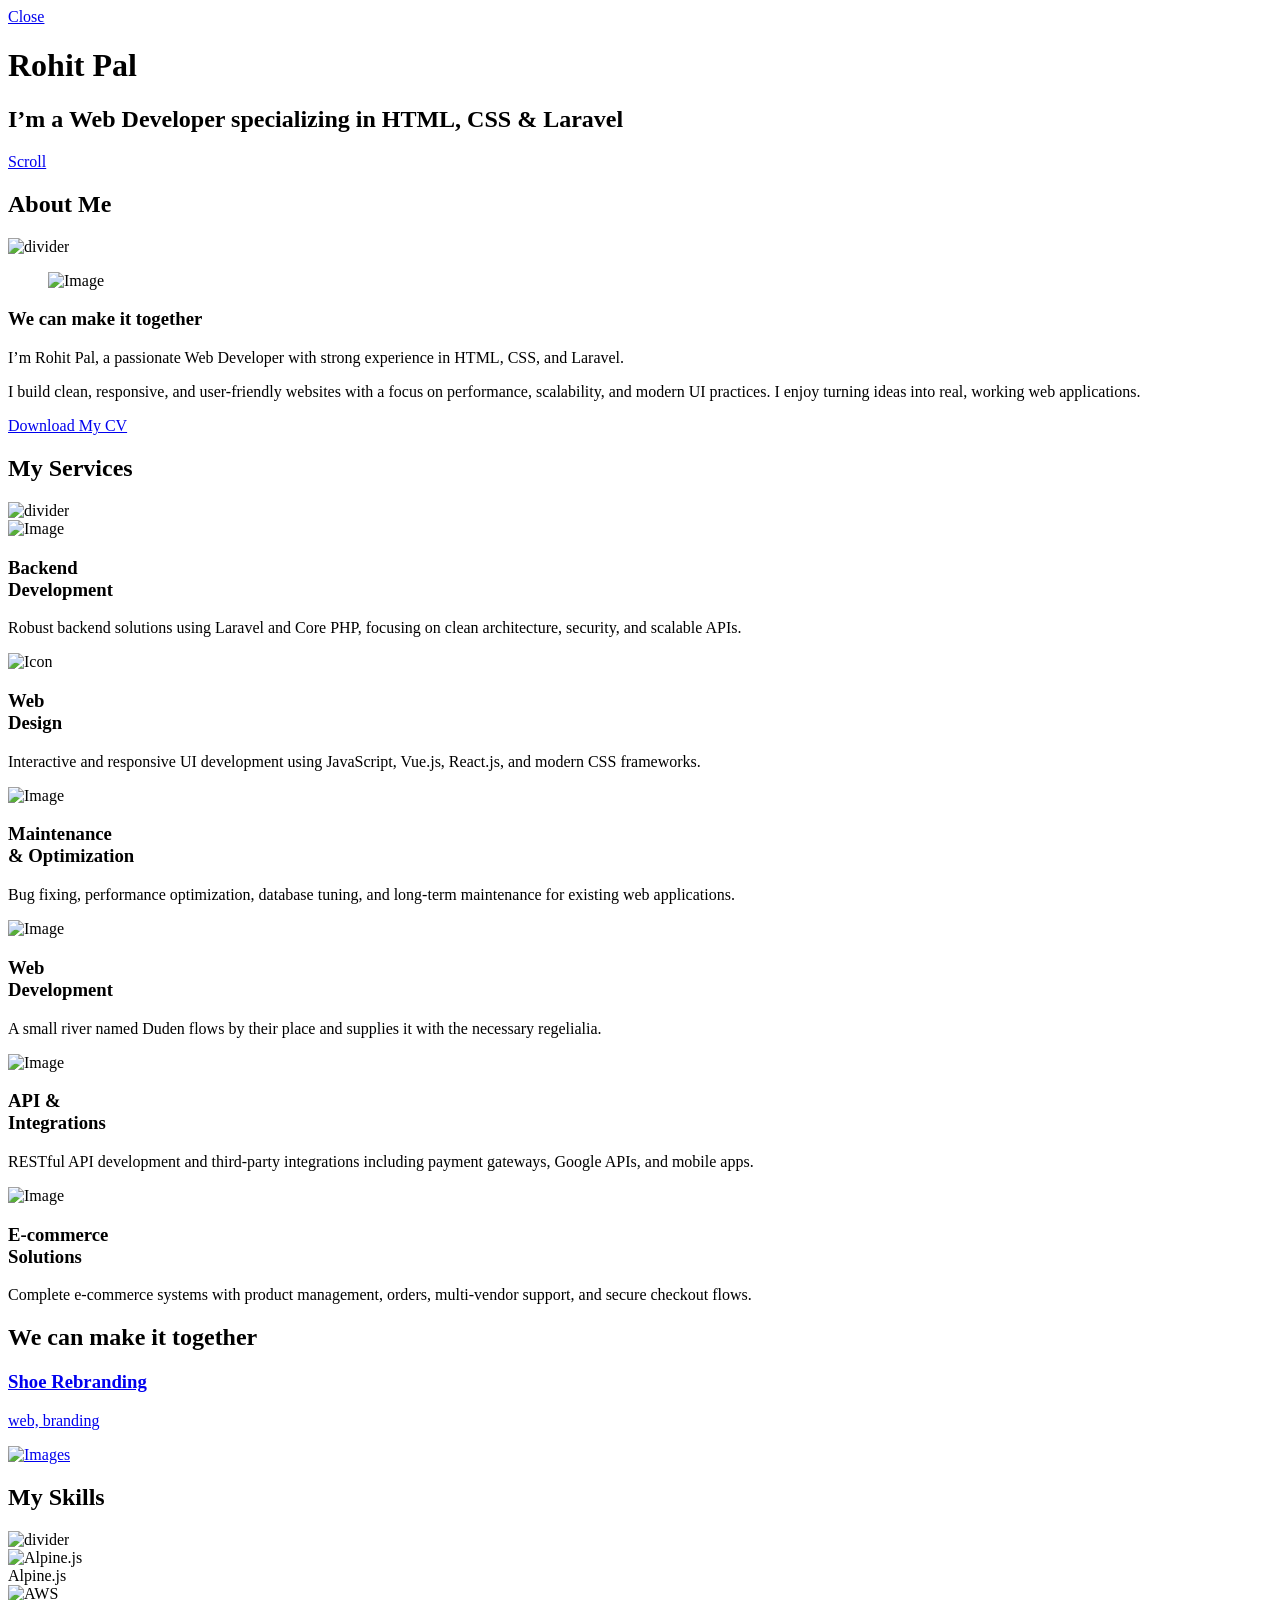
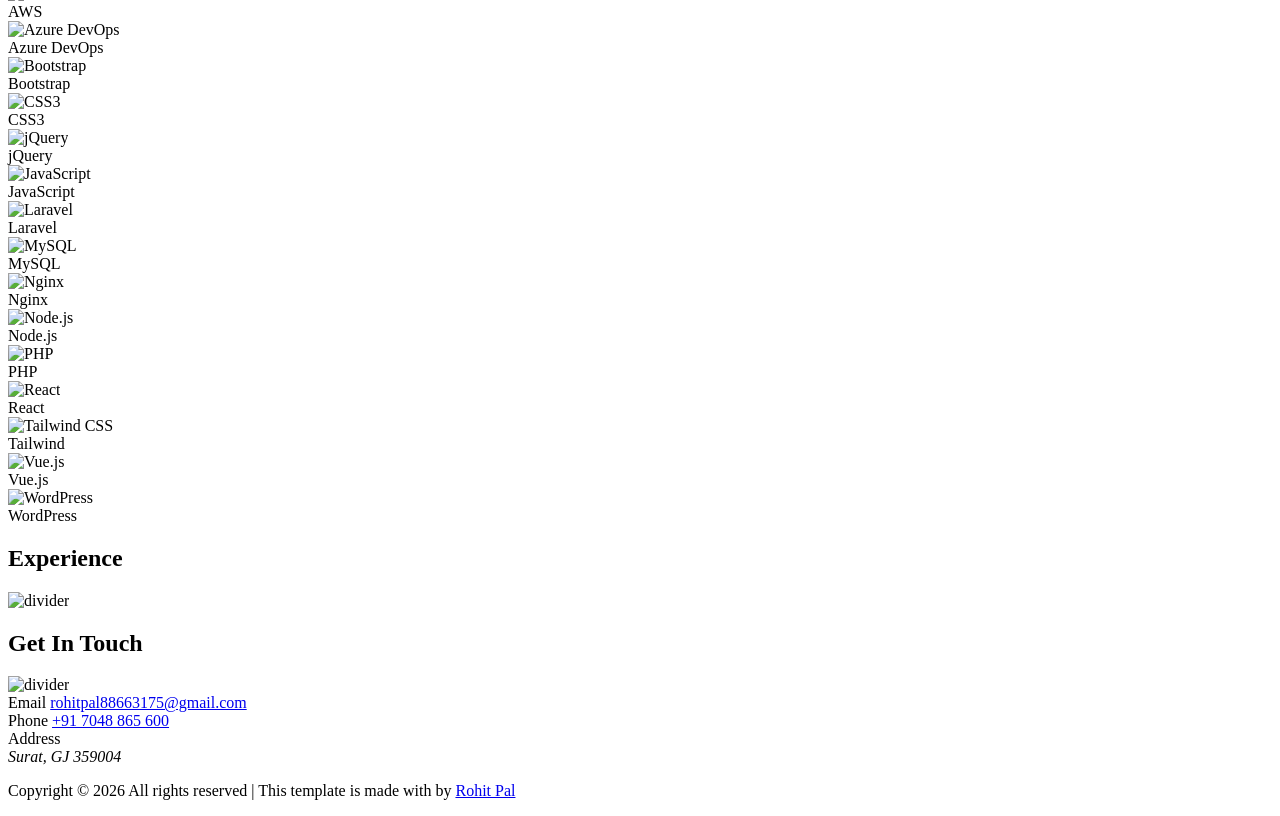
==== index.html @ 23f252c6 "Add files via upload" ====
<!doctype html>
<html lang="en">

<head>
  <title>Rohit Pal &mdash; a resume</title>
  <meta charset="utf-8">
  <meta name="viewport" content="width=device-width, initial-scale=1, shrink-to-fit=no">

  <meta name="description" content="">
  <meta name="keywords" content="html, css, javascript, jquery">
  <meta name="author" content="">

  <link rel="stylesheet" href="css/vendor/icomoon/style.css">
  <link rel="stylesheet" href="css/vendor/owl.carousel.min.css">
  <link rel="stylesheet" href="css/vendor/animate.min.css">
  <link rel="stylesheet" href="css/vendor/aos.css">
  <link rel="stylesheet" href="css/vendor/bootstrap.min.css">
  <link rel="stylesheet" href="css/vendor/jquery.fancybox.min.css">


  <!-- Theme Style -->
  <link rel="stylesheet" href="css/style.css">

</head>

<body data-spy="scroll" data-target=".site-nav-target" data-offset="200">

  <nav class="unslate_co--site-mobile-menu">
    <div class="close-wrap d-flex">
      <a href="#" class="d-flex ml-auto js-menu-toggle">
        <span class="close-label">Close</span>
        <div class="close-times">
          <span class="bar1"></span>
          <span class="bar2"></span>
        </div>
      </a>
    </div>
    <div class="site-mobile-inner"></div>
  </nav>


  <div class="unslate_co--site-wrap">

    <div class="unslate_co--site-inner">

      <div class="lines-wrap">
        <div class="lines-inner">
          <div class="lines"></div>
        </div>
      </div>
      <!-- END lines -->


      <!-- END nav -->

      <div class="cover-v1 jarallax" style="background-image: url('images/hero.png');" id="home-section">
        <div class="container">
          <div class="row align-items-center">

            <div class="col-md-7 mx-auto text-center">
              <h1 class="heading gsap-reveal-hero">Rohit Pal</h1>
              <h2 class="subheading gsap-reveal-hero">
                I’m a Web Developer specializing in HTML, CSS & Laravel
              </h2>
            </div>

          </div>
        </div>


        <a href="#portfolio-section" class="mouse-wrap smoothscroll">
          <span class="mouse">
            <span class="scroll"></span>
          </span>
          <span class="mouse-label">Scroll</span>
        </a>

      </div>
      <!-- END .cover-v1 -->




      <!-- About Me Section -->
      <div class="unslate_co--section" id="about-section">
        <div class="container">
          <div class="section-heading-wrap text-center mb-5">
            <h2 class="heading-h2 text-center divider"><span class="gsap-reveal">About Me</span></h2>
            <span class="gsap-reveal">
              <img src="images/divider.png" alt="divider" width="76">
            </span>
          </div>
          <div class="row mt-5 justify-content-between">
            <div class="col-lg-7 mb-5 mb-lg-0">
              <figure class="dotted-bg gsap-reveal-img ">
                <img src="images/about_me_pic2.jpg" alt="Image" class="img-fluid">
              </figure>
            </div>
            <div class="col-lg-4 pr-lg-5">
              <h3 class="mb-4 heading-h3"><span class="gsap-reveal">We can make it together</span></h3>
              <p class="lead gsap-reveal">
                I’m Rohit Pal, a passionate Web Developer with strong experience in HTML, CSS, and Laravel.
              </p>
              <p class="mb-4 gsap-reveal">
                I build clean, responsive, and user-friendly websites with a focus on performance,
                scalability, and modern UI practices. I enjoy turning ideas into real, working web
                applications.
              </p>
              <p class="gsap-reveal">
                <a href="pdf/Rohit_Laravel_Developer_Resume.pdf" target="_blank"
                  download="Rohit_Laravel_Developer_Resume.pdf" class="btn btn-outline-pill btn-custom-light">
                  Download My CV
                </a>
              </p>
            </div>
          </div>
        </div>
      </div>

      <!-- Service Section -->
      <div class="unslate_co--section" id="services-section">
        <div class="container">

          <div class="section-heading-wrap text-center mb-5">
            <h2 class="heading-h2 text-center divider"><span class="gsap-reveal">My Services</span></h2>
            <span class="gsap-reveal"><img src="images/divider.png" alt="divider" width="76"></span>
          </div>

          <div class="row gutter-v3">
            <div class="col-md-6 col-lg-4 mb-4">
              <div class="feature-v1" data-aos="fade-up" data-aos-delay="0">
                <div class="wrap-icon mb-3">
                  <img src="images/svg/001-options.svg" alt="Image" width="45">
                </div>
                <h3>Backend <br> Development</h3>
                <p>
                  Robust backend solutions using Laravel and Core PHP, focusing on clean architecture, security, and
                  scalable APIs.
                </p>
              </div>
            </div>
            <div class="col-md-6 col-lg-4 mb-4">
              <div class="feature-v1" data-aos="fade-up" data-aos-delay="100">
                <div class="wrap-icon mb-3">
                  <img src="images/svg/002-chat.svg" alt="Icon" width="45">
                </div>
                <h3>Web <br> Design</h3>
                <p>Interactive and responsive UI development using JavaScript, Vue.js, React.js, and modern CSS
                  frameworks.</p>
              </div>
            </div>
            <div class="col-md-6 col-lg-4 mb-4">
              <div class="feature-v1" data-aos="fade-up" data-aos-delay="200">
                <div class="wrap-icon mb-3">
                  <img src="images/svg/003-contact-book.svg" alt="Image" class="img-fluid" width="45">
                </div>
                <h3>Maintenance <br> & Optimization</h3>
                <p>
                  Bug fixing, performance optimization, database tuning, and long-term maintenance for existing web
                  applications.
                </p>
              </div>
            </div>

            <div class="col-md-6 col-lg-4 mb-4">
              <div class="feature-v1" data-aos="fade-up" data-aos-delay="0">
                <div class="wrap-icon mb-3">
                  <img src="images/svg/004-percentage.svg" alt="Image" width="45">
                </div>
                <h3>Web <br> Development</h3>
                <p>A small river named Duden flows by their place and supplies it with the necessary regelialia. </p>
              </div>
            </div>
            <div class="col-md-6 col-lg-4 mb-4">
              <div class="feature-v1" data-aos="fade-up" data-aos-delay="100">
                <div class="wrap-icon mb-3">
                  <img src="images/svg/006-goal.svg" alt="Image" width="45">
                </div>
                <h3>API & <br> Integrations</h3>
                <p>
                  RESTful API development and third-party integrations including payment gateways, Google APIs, and
                  mobile apps.
                </p>
              </div>
            </div>
            <div class="col-md-6 col-lg-4 mb-4">
              <div class="feature-v1" data-aos="fade-up" data-aos-delay="200">
                <div class="wrap-icon mb-3">
                  <img src="images/svg/005-line-chart.svg" alt="Image" width="45">
                </div>
                <h3>E-commerce <br> Solutions</h3>
                <p>
                  Complete e-commerce systems with product management, orders, multi-vendor support, and secure checkout
                  flows.
                </p>
              </div>
            </div>

          </div>
        </div>
      </div>

      <!-- Portfolio Section -->
      <div class="unslate_co--section" id="portfolio-section">
        <div class="container">
          <div class="portfolio-wrapper">
            <div class="d-flex align-items-center mb-4 gsap-reveal gsap-reveal-filter">
              <h2 class="mr-auto heading-h2"><span class="gsap-reveal">We can make it together</span></h2>
            </div>
            <div id="posts" class="row gutter-isotope-item">
              <div class="item web branding col-sm-6 col-md-6 col-lg-4 isotope-mb-2">
                <a href="portfolio-single-1.html" class="portfolio-item ajax-load-page isotope-item gsap-reveal-img"
                  data-id="1">
                  <div class="overlay">
                    <span class="wrap-icon icon-link2"></span>
                    <div class="portfolio-item-content">
                      <h3>Shoe Rebranding</h3>
                      <p>web, branding</p>
                    </div>
                  </div>
                  <img src="images/work_1_md.jpg" class="lazyload  img-fluid" alt="Images" />
                </a>
              </div>
            </div>
          </div>
        </div>
      </div>

      <!-- Skills Section-->
      <div class="unslate_co--section section-counter" id="skills-section">
        <div class="container">
          <div class="section-heading-wrap text-center mb-5">
            <h2 class="heading-h2 text-center divider"><span class="gsap-reveal">My Skills</span></h2>
            <span class="gsap-reveal"><img src="images/divider.png" alt="divider" width="76"></span>
          </div>

          <div class="owl-carousel logo-slider">
            <div class="logo-v1 gsap-reveal text-center">
              <div class="logo-box">
                <img src="images/skill/alpine_long.svg" alt="Alpine.js" class="img-fluid">
              </div>
              <span class="skill-name">Alpine.js</span>
            </div>

            <div class="logo-v1 gsap-reveal text-center">
              <div class="logo-box">
                <img src="images/skill/aws-color.png" alt="AWS" class="img-fluid">
              </div>
              <span class="skill-name">AWS</span>
            </div>

            <div class="logo-v1 gsap-reveal text-center">
              <div class="logo-box">
                <img src="images/skill/azure-devops-svgrepo-com.svg" alt="Azure DevOps" class="img-fluid">
              </div>
              <span class="skill-name">Azure DevOps</span>
            </div>

            <div class="logo-v1 gsap-reveal text-center">
              <div class="logo-box">
                <img src="images/skill/bootstrap-svgrepo-com.svg" alt="Bootstrap" class="img-fluid">
              </div>
              <span class="skill-name">Bootstrap</span>
            </div>

            <div class="logo-v1 gsap-reveal text-center">
              <div class="logo-box">
                <img src="images/skill/css-3-svgrepo-com.svg" alt="CSS3" class="img-fluid">
              </div>
              <span class="skill-name">CSS3</span>
            </div>

            <div class="logo-v1 gsap-reveal text-center">
              <div class="logo-box">
                <img src="images/skill/jQuery.png" alt="jQuery" class="img-fluid">
              </div>
              <span class="skill-name">jQuery</span>
            </div>

            <div class="logo-v1 gsap-reveal text-center">
              <div class="logo-box">
                <img src="images/skill/js-svgrepo-com.svg" alt="JavaScript" class="img-fluid">
              </div>
              <span class="skill-name">JavaScript</span>
            </div>

            <div class="logo-v1 gsap-reveal text-center">
              <div class="logo-box">
                <img src="images/skill/laravel-svgrepo-com.svg" alt="Laravel" class="img-fluid">
              </div>
              <span class="skill-name">Laravel</span>
            </div>

            <div class="logo-v1 gsap-reveal text-center">
              <div class="logo-box">
                <img src="images/skill/mysql-logo.svg" alt="MySQL" class="img-fluid">
              </div>
              <span class="skill-name">MySQL</span>
            </div>

            <div class="logo-v1 gsap-reveal text-center">
              <div class="logo-box">
                <img src="images/skill/nginx-logo-svgrepo-com.svg" alt="Nginx" class="img-fluid">
              </div>
              <span class="skill-name">Nginx</span>
            </div>

            <div class="logo-v1 gsap-reveal text-center">
              <div class="logo-box">
                <img src="images/skill/node-svgrepo-com.svg" alt="Node.js" class="img-fluid">
              </div>
              <span class="skill-name">Node.js</span>
            </div>

            <div class="logo-v1 gsap-reveal text-center">
              <div class="logo-box">
                <img src="images/skill/php2-svgrepo-com.svg" alt="PHP" class="img-fluid">
              </div>
              <span class="skill-name">PHP</span>
            </div>

            <div class="logo-v1 gsap-reveal text-center">
              <div class="logo-box">
                <img src="images/skill/react-svgrepo-com.svg" alt="React" class="img-fluid">
              </div>
              <span class="skill-name">React</span>
            </div>

            <div class="logo-v1 gsap-reveal text-center">
              <div class="logo-box">
                <img src="images/skill/tailwind-svgrepo-com.svg" alt="Tailwind CSS" class="img-fluid">
              </div>
              <span class="skill-name">Tailwind</span>
            </div>

            <div class="logo-v1 gsap-reveal text-center">
              <div class="logo-box">
                <img src="images/skill/vue-svgrepo-com.svg" alt="Vue.js" class="img-fluid">
              </div>
              <span class="skill-name">Vue.js</span>
            </div>

            <div class="logo-v1 gsap-reveal text-center">
              <div class="logo-box">
                <img src="images/skill/wordpress-svgrepo-com.svg" alt="WordPress" class="img-fluid">
              </div>
              <span class="skill-name">WordPress</span>
            </div>

          </div>




          <!-- <div class="row pt-5">
            <div class="col-6 col-sm-6 mb-5 mb-lg-0 col-md-6 col-lg-3" data-aos="fade-up" data-aos-delay="0">
              <div class="counter-v1 text-center">
                <span class="number-wrap">
                  <span class="number number-counter" data-number="90">0</span>
                  <span class="append-text">%</span>
                </span>
                <span class="counter-label">WordPress</span>
              </div>
            </div>
            <div class="col-6 col-sm-6 mb-5 mb-lg-0 col-md-6 col-lg-3" data-aos="fade-up" data-aos-delay="100">
              <div class="counter-v1 text-center">
                <span class="number-wrap">
                  <span class="number number-counter" data-number="99">0</span>
                  <span class="append-text">%</span>
                </span>
                <span class="counter-label">HTML/CSS</span>
              </div>
            </div>
            <div class="col-6 col-sm-6 mb-5 mb-lg-0 col-md-6 col-lg-3" data-aos="fade-up" data-aos-delay="200">
              <div class="counter-v1 text-center">
                <span class="number-wrap">
                  <span class="number number-counter" data-number="95">0</span>
                  <span class="append-text">%</span>
                </span>
                <span class="counter-label">jQuery</span>
              </div>
            </div>
            <div class="col-6 col-sm-6 mb-5 mb-lg-0 col-md-6 col-lg-3" data-aos="fade-up" data-aos-delay="300">
              <div class="counter-v1 text-center">
                <span class="number-wrap">
                  <span class="number number-counter" data-number="100">0</span>
                  <span class="append-text">%</span>
                </span>
                <span class="counter-label">Design</span>
              </div>
            </div>
          </div> -->
        </div>
      </div>

      <!-- experience Section-->
      <div class="unslate_co--section section-counter experience-section">
        <div class="container">
          <div class="section-heading-wrap text-center mb-5">
            <h2 class="heading-h2 divider">
              <span class="gsap-reveal">Experience</span>
            </h2>
            <img src="images/divider.png" alt="divider" width="76">
          </div>

          <div class="experience-timeline" id="experience-timeline"></div>
        </div>
      </div>


      <!-- Get In Touch Section-->
      <div class="unslate_co--section" id="contact-section">
        <div class="container">
          <div class="section-heading-wrap text-center mb-5">
            <h2 class="heading-h2 text-center divider"><span class="gsap-reveal">Get In Touch</span></h2>
            <span class="gsap-reveal"><img src="images/divider.png" alt="divider" width="76"></span>
          </div>

          <div class="d-flex justify-content-around">
            <div class="gsap-reveal d-block contact-info-v1">
              <span class="d-block contact-info-label">Email</span>
              <a href="mailto:rohitpal88663175@gmail.com" class="contact-info-val">rohitpal88663175@gmail.com</a>
            </div>
            <div class="gsap-reveal d-block contact-info-v1">
              <span class="d-block contact-info-label">Phone</span>
              <a href="tel:7048865600" class="contact-info-val">+91 7048 865 600</a>
            </div>
            <div class="gsap-reveal d-block contact-info-v1">
              <span class="d-block contact-info-label">Address</span>
              <address class="contact-info-val">Surat, GJ 359004</address>
            </div>
          </div>
          <p class="site-copyright mt-5">

              Copyright &copy;
              <script>
                document.write(new Date().getFullYear());
              </script> All rights reserved | This template is made with <i class="icon-heart"
                aria-hidden="true"></i> by <a href="tel: +91 7048665600" target="_blank">Rohit Pal</a>
             
            </p>
        </div>
      </div>
    </div> <!-- END .unslate_co-site-inner -->
  </div>


  <!-- Loader -->
  <div id="unslate_co--overlayer"></div>
  <div class="site-loader-wrap">
    <div class="site-loader"></div>
  </div>

  <script src="js/scripts-dist.js"></script>
  <script src="js/main.js"></script>
  <script src="js/experince.js"></script>
  <script src="js/project.js"></script>
</body>

</html>
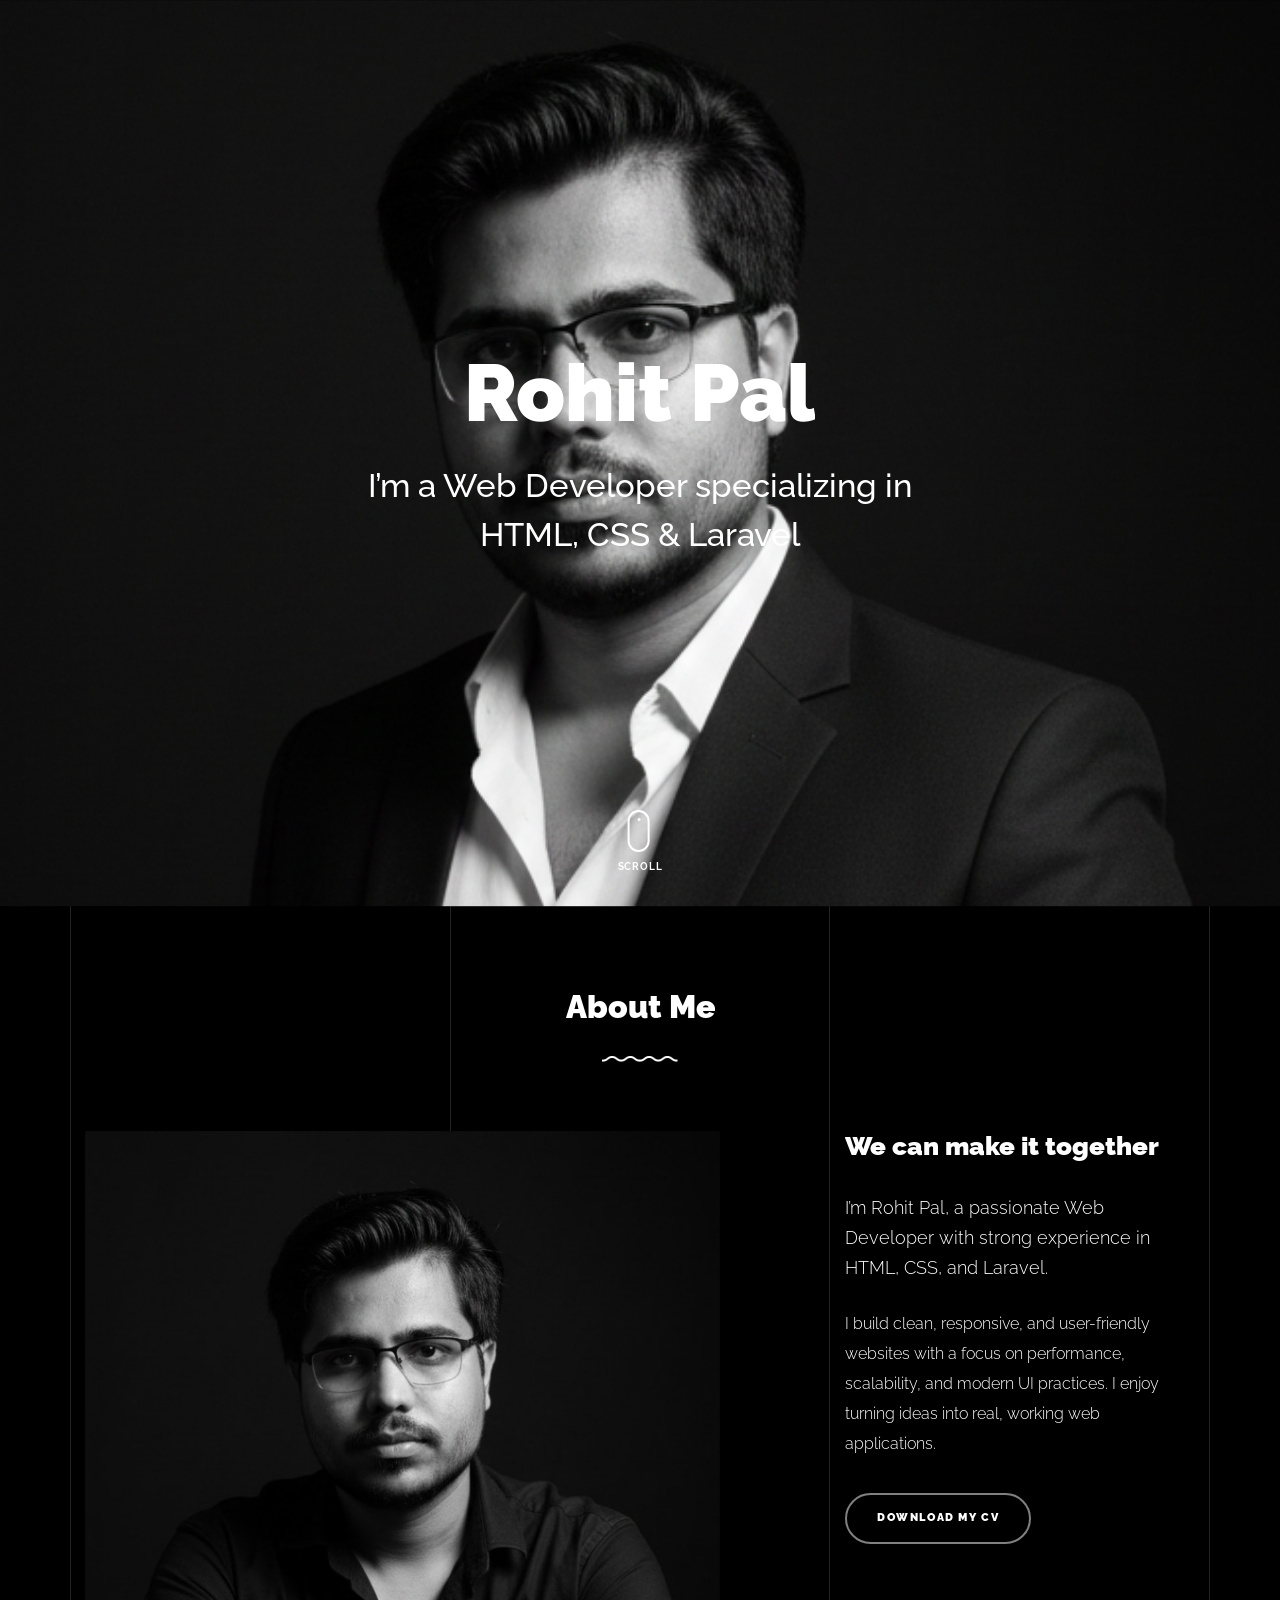
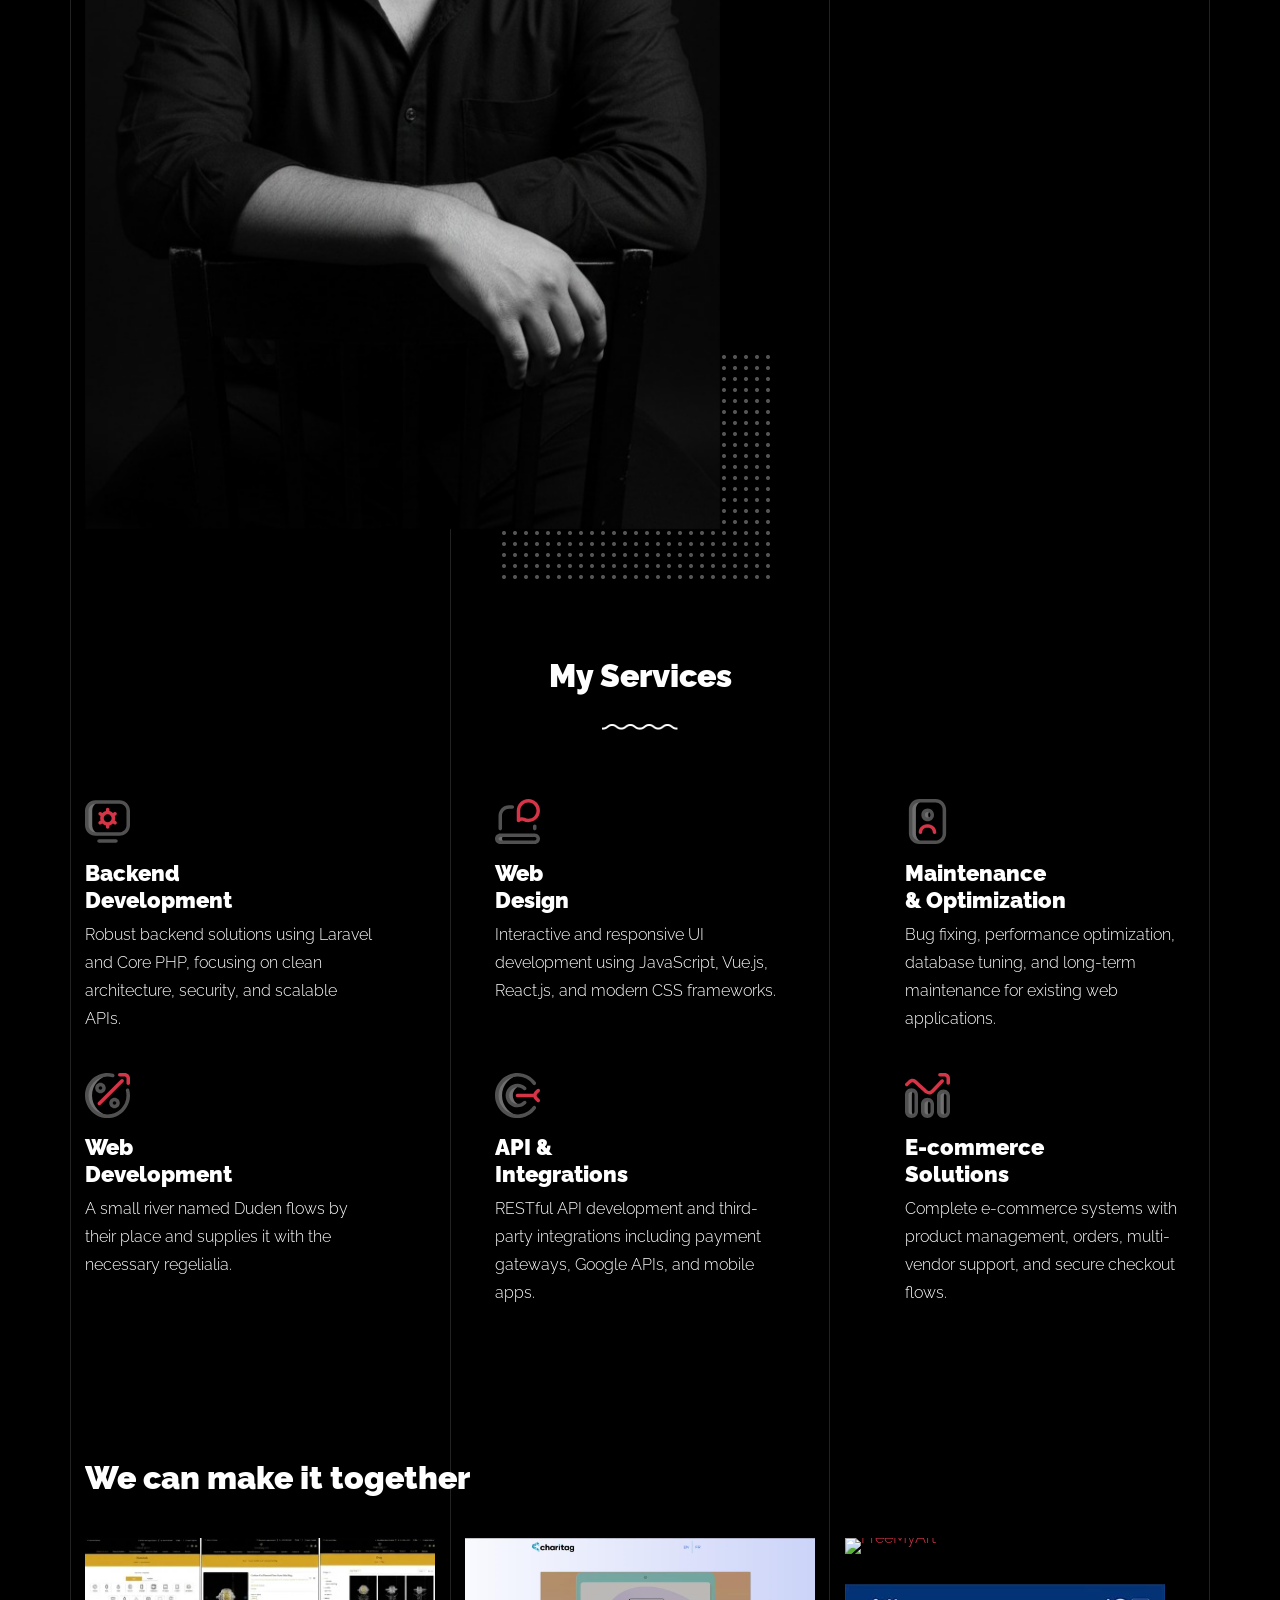
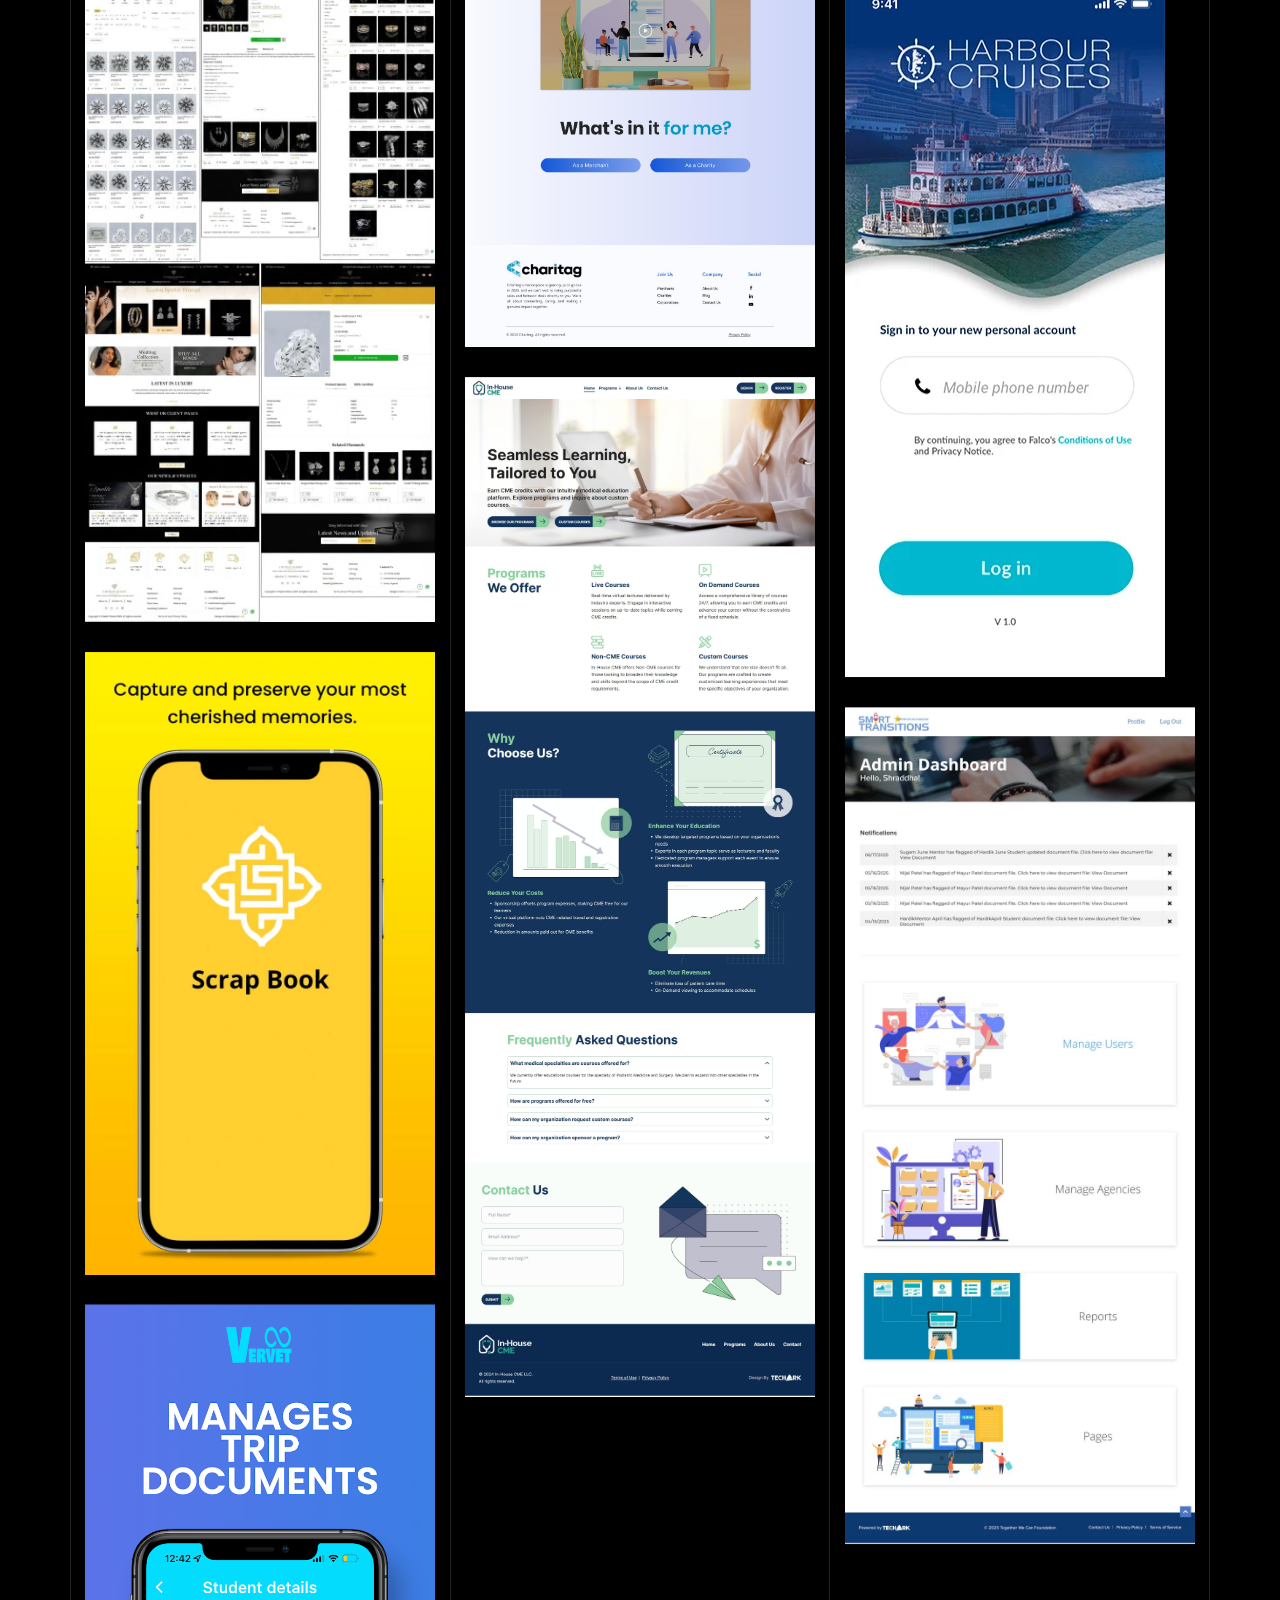
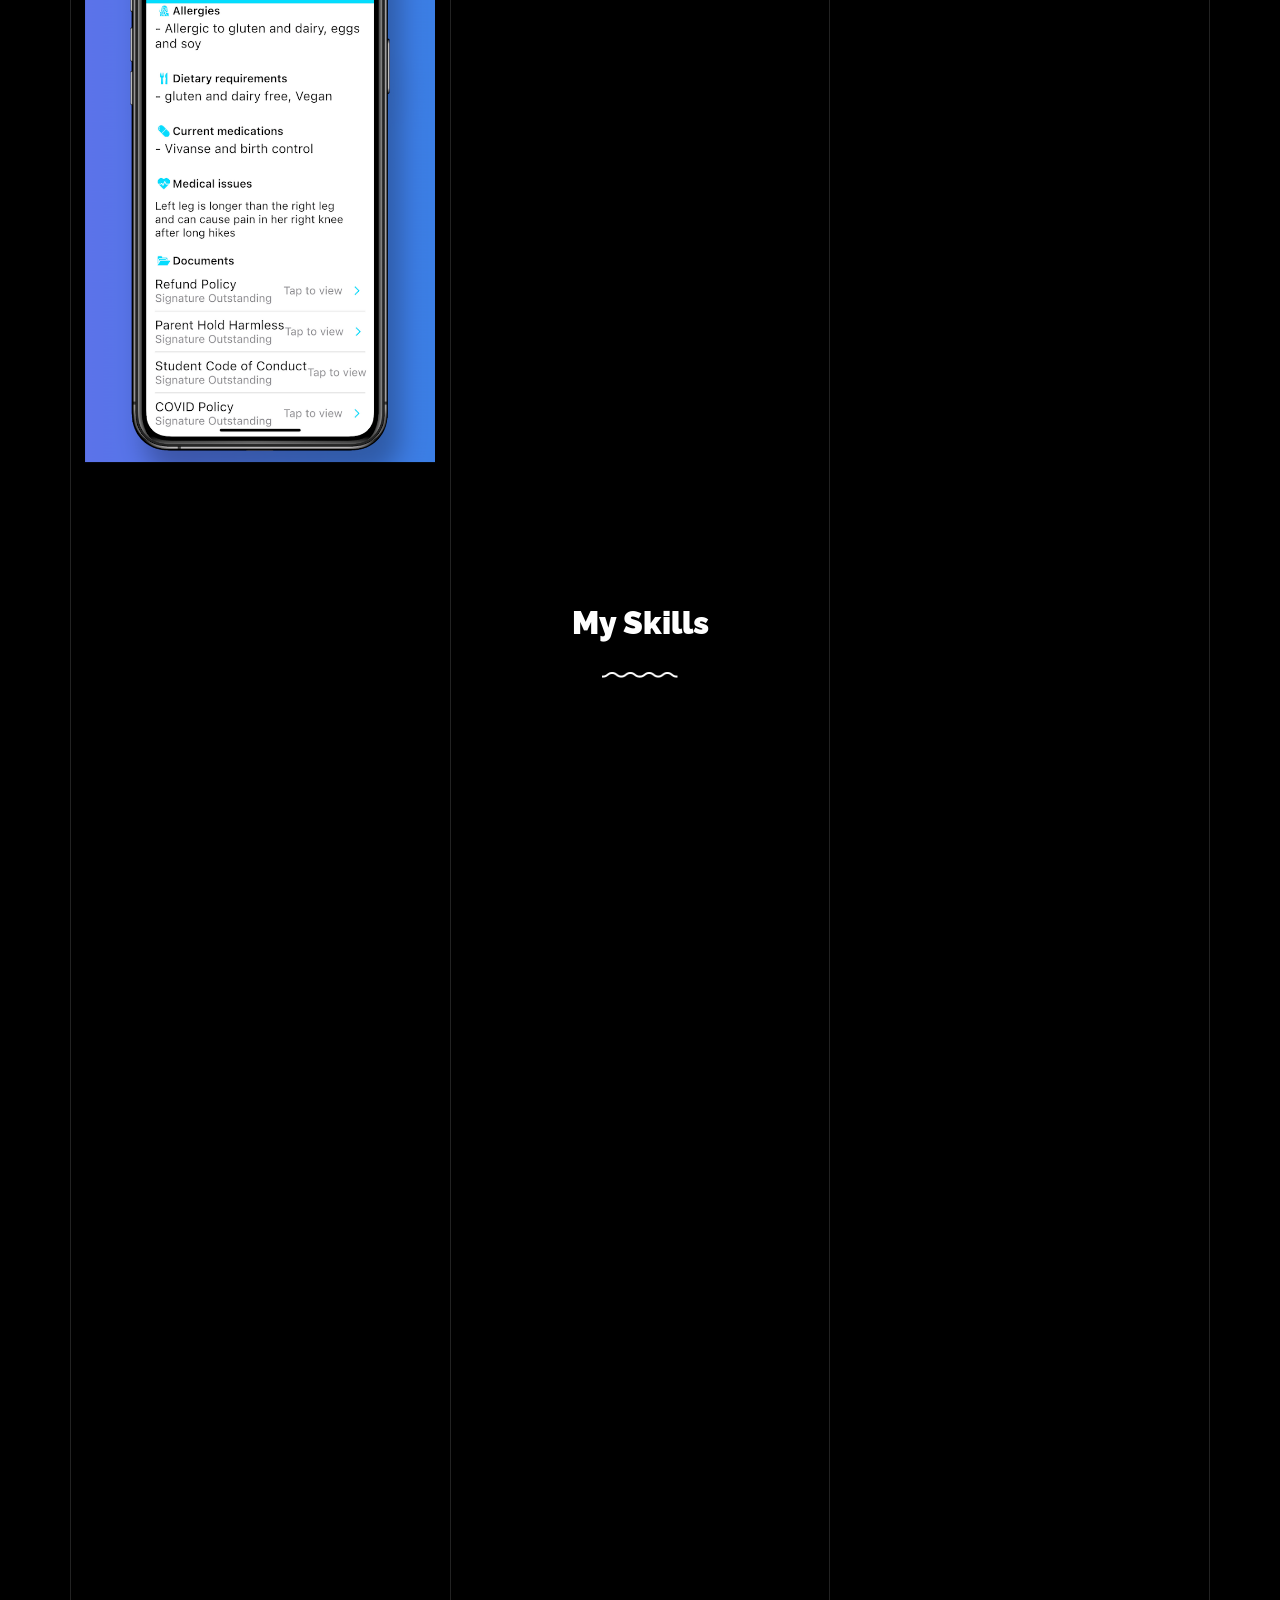
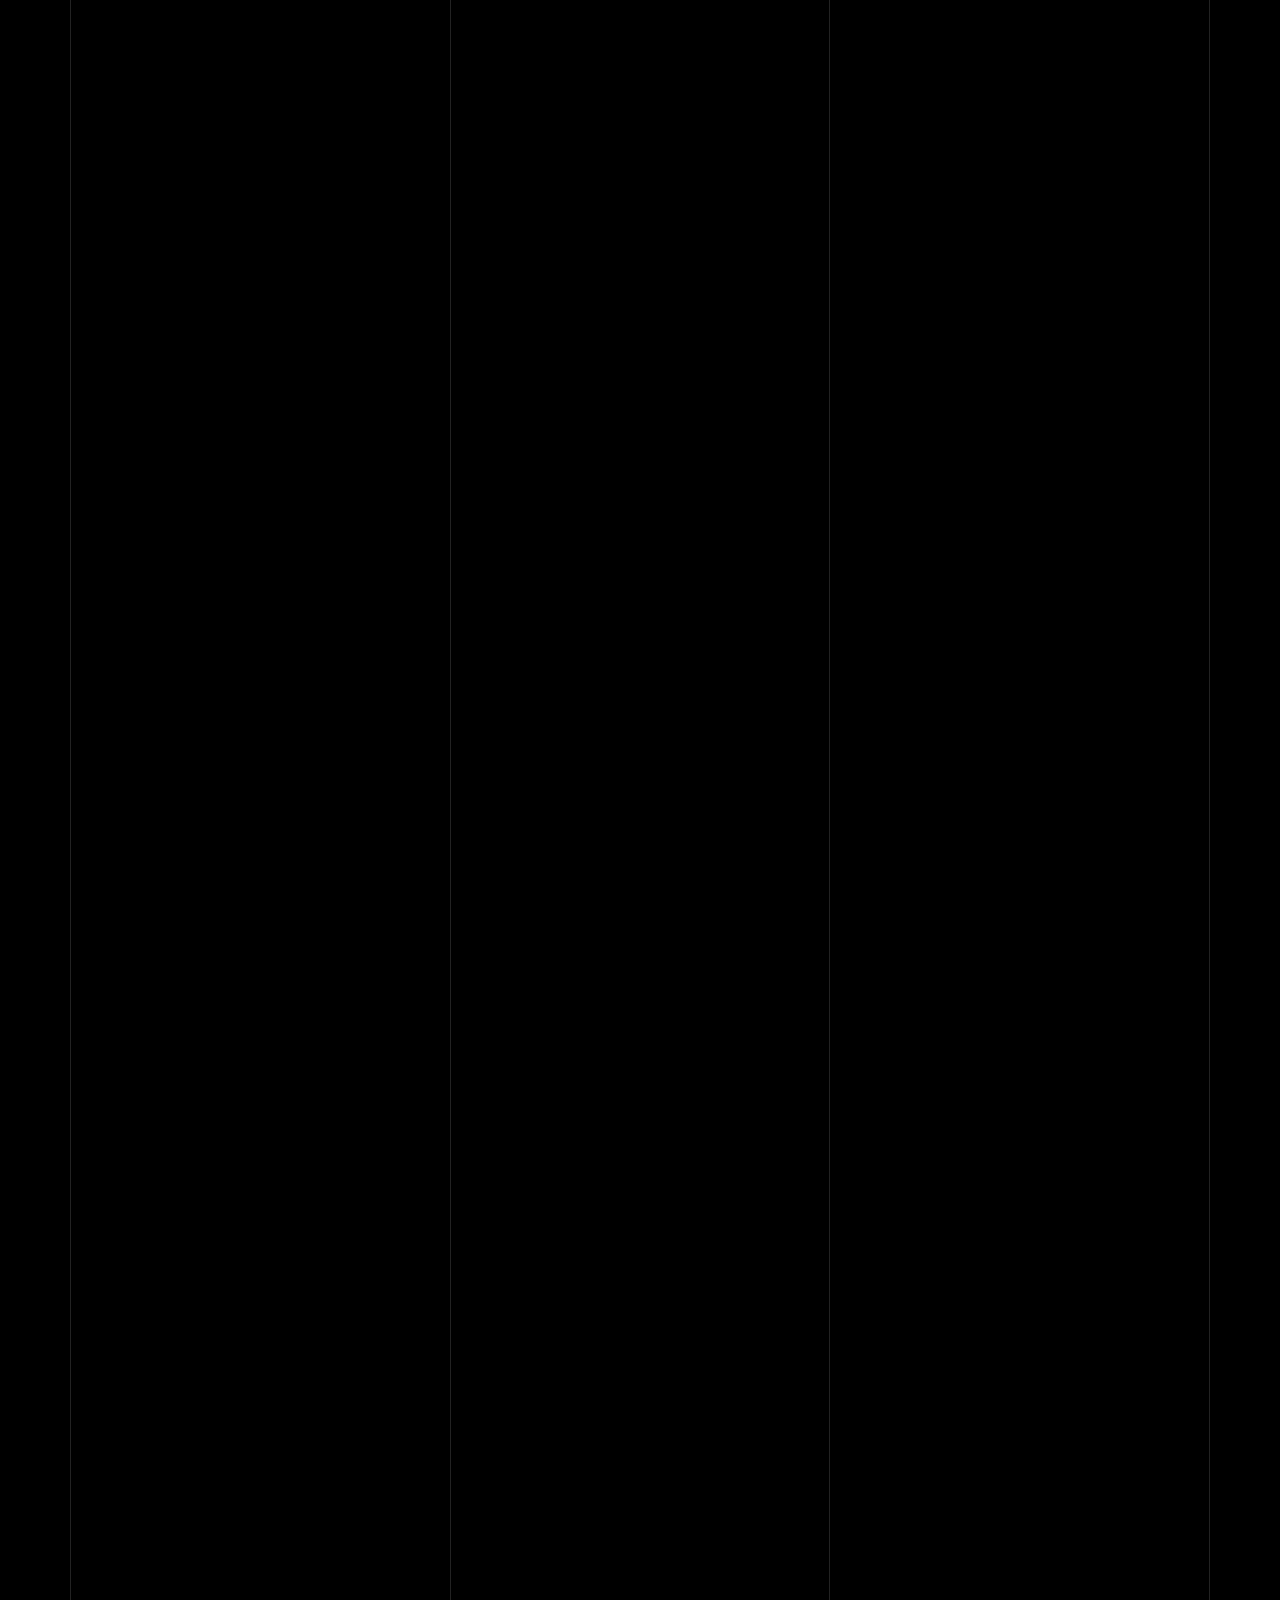
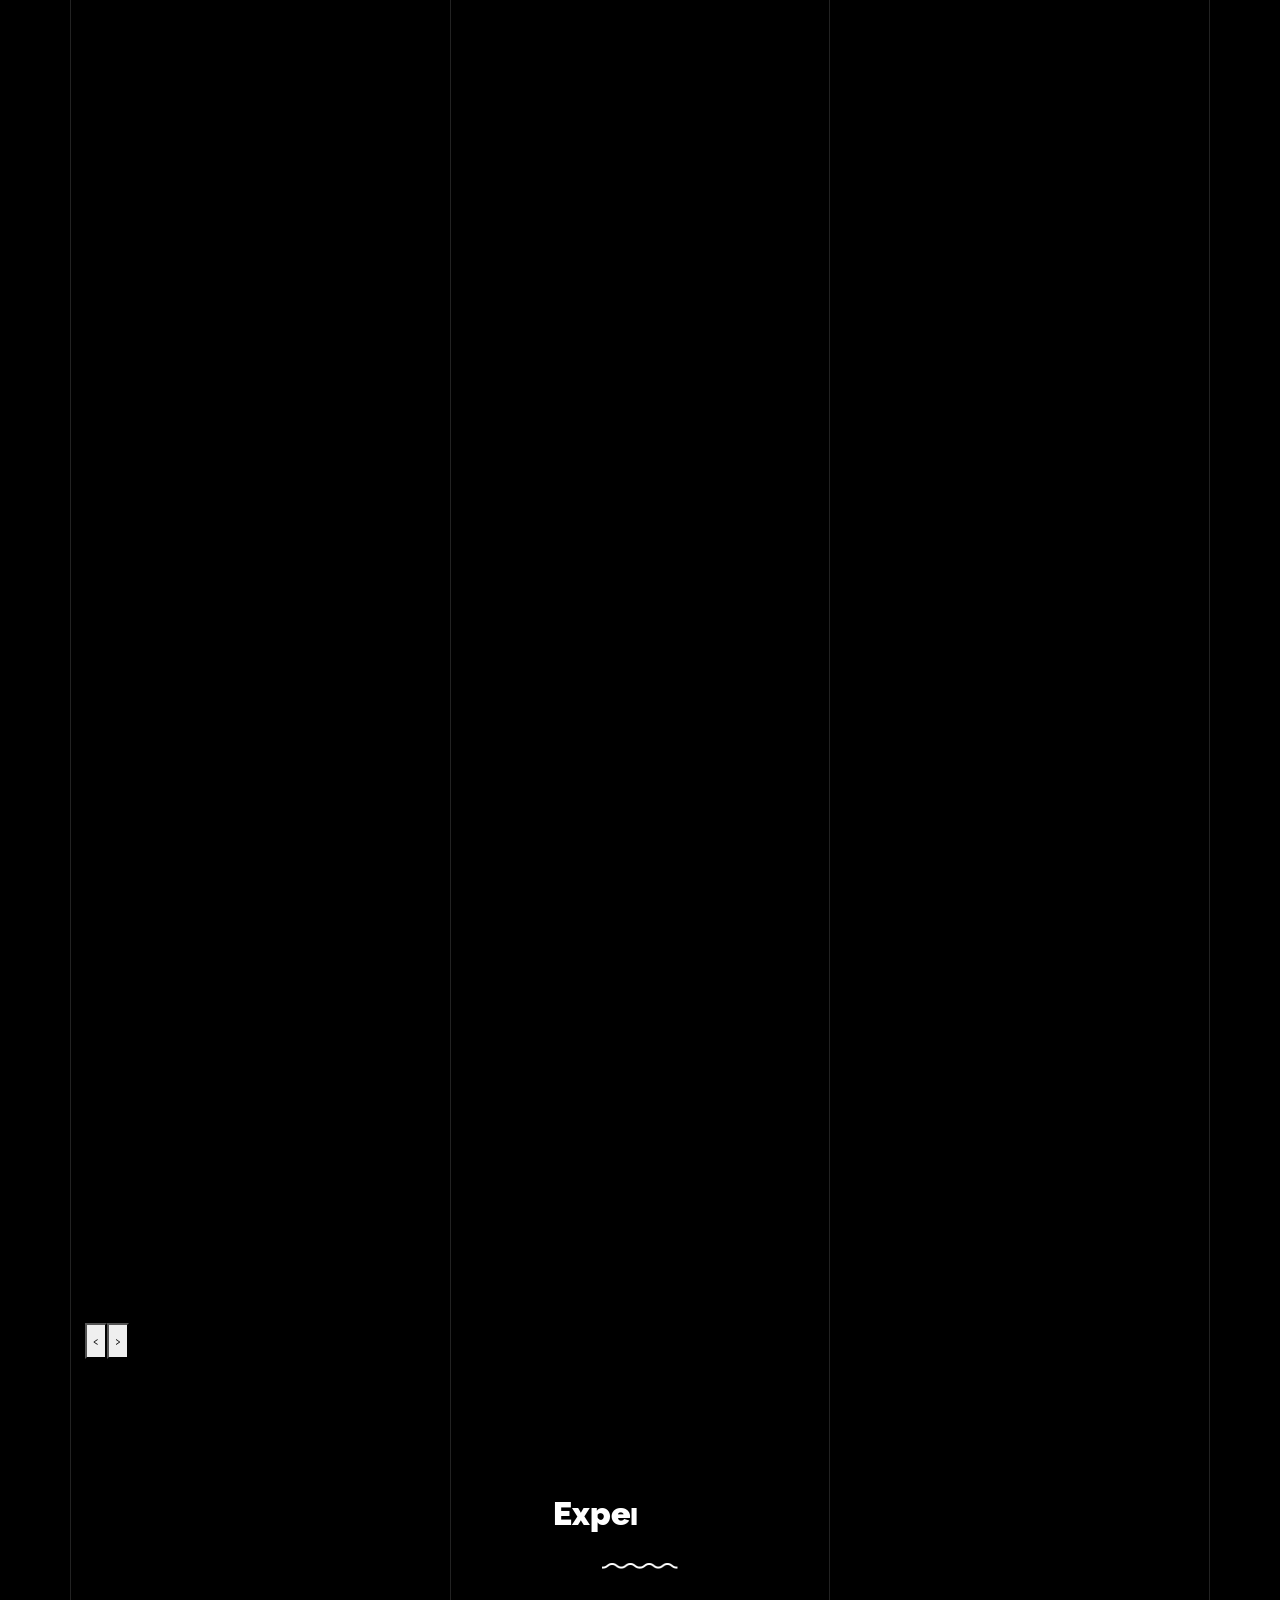
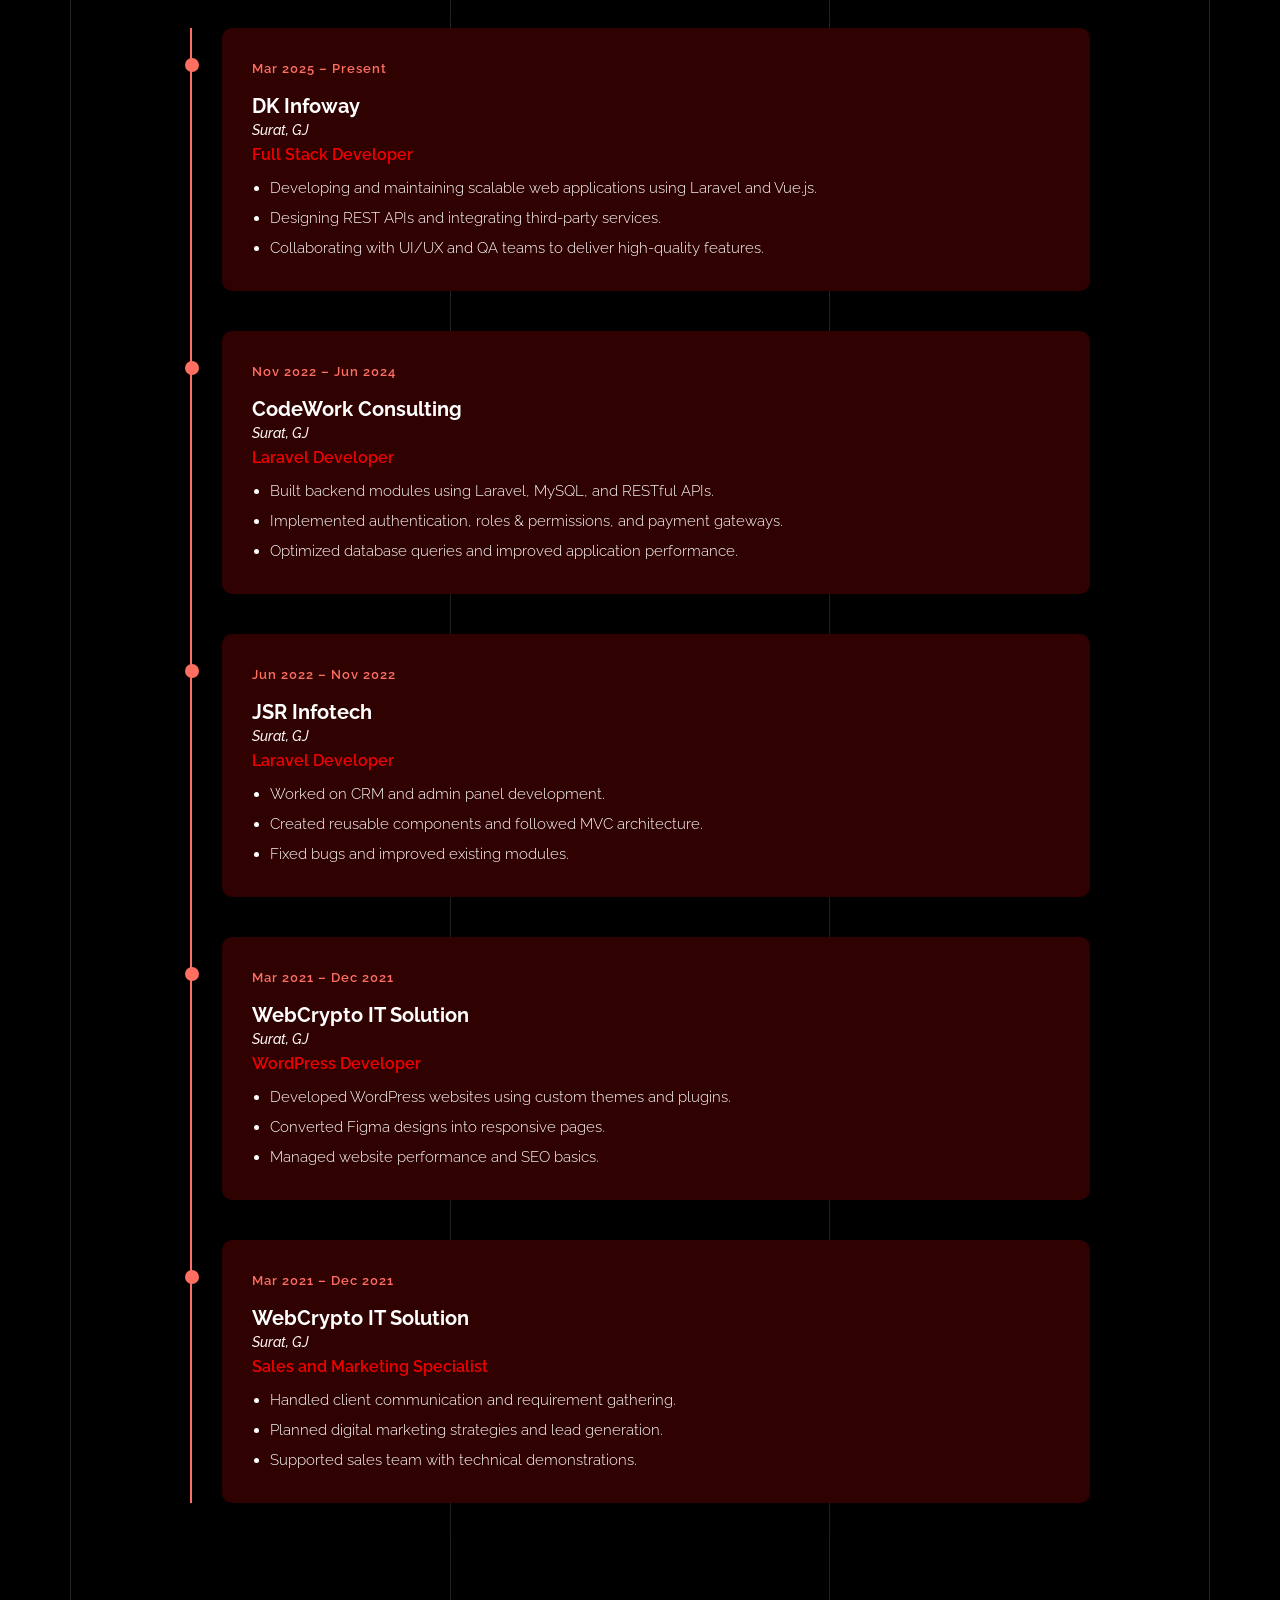
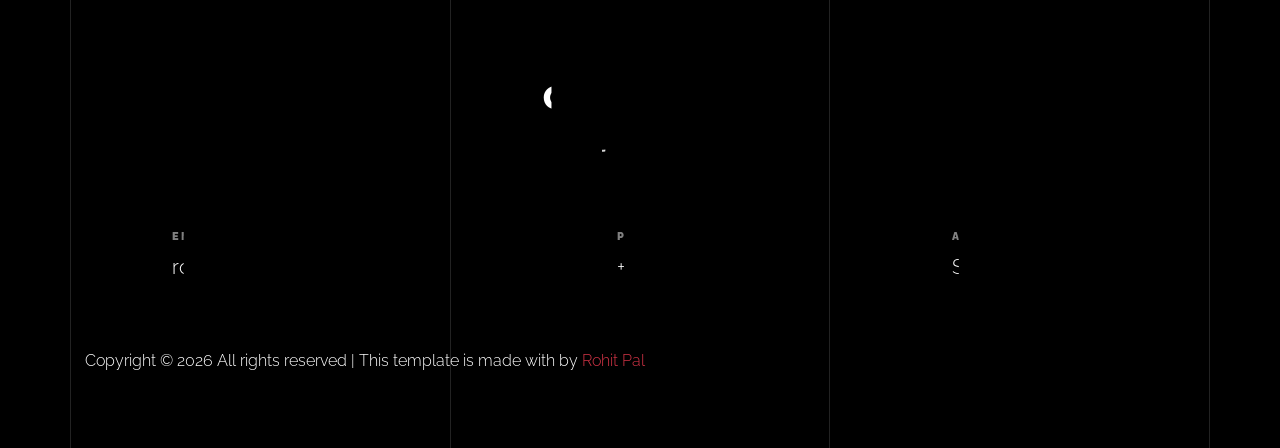
==== commit a82e9926: "SEO" ====
--- a/index.html
+++ b/index.html
@@ -2,24 +2,60 @@
 <html lang="en">
 
 <head>
-  <title>Rohit Pal &mdash; a resume</title>
+  <title>Rohit Pal | Laravel & Web Developer in Surat, India</title>
+
   <meta charset="utf-8">
-  <meta name="viewport" content="width=device-width, initial-scale=1, shrink-to-fit=no">
-
-  <meta name="description" content="">
-  <meta name="keywords" content="html, css, javascript, jquery">
-  <meta name="author" content="">
-
-  <link rel="stylesheet" href="css/vendor/icomoon/style.css">
-  <link rel="stylesheet" href="css/vendor/owl.carousel.min.css">
-  <link rel="stylesheet" href="css/vendor/animate.min.css">
-  <link rel="stylesheet" href="css/vendor/aos.css">
+  <meta name="viewport" content="width=device-width, initial-scale=1">
+
+  <!-- Primary SEO -->
+  <meta name="description" content="Rohit Pal – Web Developer specializing in Laravel, HTML, CSS, PHP, and scalable web solutions. Based in Surat, India.">
+  <meta name="keywords" content="Rohit Pal, Laravel Developer, Web Developer, PHP, HTML, CSS, MySQL, Portfolio">
+  <meta name="robots" content="index, follow">
+  <link rel="canonical" href="https://rp8866.github.io/">
+  <meta name="google-site-verification" content="v9ZMew-O78kBWiGp4dui39aCw30hqHJMmn4X3x0TPx4" />
+
+  <!-- Canonical -->
+  <link rel="canonical" href="https://rp8866.github.io/">
+
+  <!-- Open Graph for social previews -->
+  <meta property="og:title" content="Rohit Pal | Web & Laravel Developer">
+  <meta property="og:description" content="Explore the portfolio of Rohit Pal — a skilled Web Developer from Surat, India, specializing in Laravel, PHP, and responsive web design.">
+  <meta property="og:image" content="https://rp8866.github.io/images/hero.png">
+  <meta property="og:url" content="https://rp8866.github.io/">
+  <meta property="og:type" content="website">
+
+<!-- Twitter Card -->
+<meta name="twitter:card" content="summary_large_image">
+<meta name="twitter:title" content="Rohit Pal | Web & Laravel Developer">
+<meta name="twitter:description" content="Explore the portfolio of Rohit Pal — Web Developer from Surat, India.">
+<meta name="twitter:image" content="https://rp8866.github.io/images/hero.png">
+
+  <!-- Favicon -->
+  <link rel="icon" href="images/favicon.png" type="image/png">
+
+  <!-- CSS -->
   <link rel="stylesheet" href="css/vendor/bootstrap.min.css">
-  <link rel="stylesheet" href="css/vendor/jquery.fancybox.min.css">
-
-
-  <!-- Theme Style -->
   <link rel="stylesheet" href="css/style.css">
+
+
+  <script type="application/ld+json">
+{
+  "@context": "https://schema.org",
+  "@type": "Person",
+  "name": "Rohit Pal",
+  "jobTitle": "Web & Laravel Developer",
+  "url": "https://rp8866.github.io/",
+  "image": "https://rp8866.github.io/images/about_me_pic2.jpg",
+  "email": "mailto:rohitpal88663175@gmail.com",
+  "telephone": "+91-7048865600",
+  "address": {
+    "@type": "PostalAddress",
+    "addressLocality": "Surat",
+    "addressRegion": "GJ",
+    "addressCountry": "IN"
+  }
+}
+</script>
 
 </head>
 
@@ -93,7 +129,7 @@
           <div class="row mt-5 justify-content-between">
             <div class="col-lg-7 mb-5 mb-lg-0">
               <figure class="dotted-bg gsap-reveal-img ">
-                <img src="images/about_me_pic2.jpg" alt="Image" class="img-fluid">
+                <img src="images/about_me_pic2.jpg" class="img-fluid"  alt="Photo of Rohit Pal – Web & Laravel Developer" loading="lazy">
               </figure>
             </div>
             <div class="col-lg-4 pr-lg-5">
--- a/css/style.css
+++ b/css/style.css
@@ -0,0 +1,2237 @@
+@import url("https://fonts.googleapis.com/css?family=Arimo:400|Raleway:300,400,700&display=swap");
+body {
+  font-family: "Raleway", sans-serif;
+  color: #fff;
+  font-size: 16px;
+  line-height: 30px;
+  font-weight: 300;
+  position: relative;
+}
+
+body:before {
+  content: "";
+  position: absolute;
+  left: 0;
+  right: 0;
+  bottom: 0;
+  top: 0;
+  background: rgba(0, 0, 0, 0.5);
+  visibility: hidden;
+  opacity: 0;
+  -webkit-transition: .3s all ease;
+  -o-transition: .3s all ease;
+  transition: .3s all ease;
+  z-index: 8;
+}
+
+body.offcanvas {
+  overflow: hidden;
+}
+
+body.offcanvas:before {
+  visibility: visible;
+  opacity: 1;
+}
+
+body, .unslate_co--site-inner {
+  background: #000;
+}
+
+::-moz-selection {
+  background: #000;
+  color: #fff;
+}
+
+::selection {
+  background: #000;
+  color: #fff;
+}
+
+a {
+  -webkit-transition: .3s all ease;
+  -o-transition: .3s all ease;
+  transition: .3s all ease;
+}
+
+a, a:hover {
+  text-decoration: none !important;
+}
+
+.unslate_co--site-inner {
+  /* margin-bottom: 400px; */
+  position: relative;
+  width: 100%;
+  z-index: 1;
+}
+
+@media (max-width: 991.98px) {
+  .unslate_co--site-inner {
+    margin-bottom: auto !important;
+  }
+}
+
+.unslate_co--footer {
+  position: fixed !important;
+  width: 100%;
+  background-color: #191919;
+  color: #fff;
+  left: 0;
+  right: 0;
+  bottom: 0px;
+  z-index: -1;
+  height: 400px;
+}
+
+@media (max-width: 991.98px) {
+  .unslate_co--footer {
+    height: auto !important;
+    position: relative !important;
+  }
+}
+
+.btn {
+  font-size: 11px;
+  border-radius: 30px;
+  padding-top: 15px;
+  padding-bottom: 15px;
+  padding-left: 30px;
+  padding-right: 30px;
+  letter-spacing: .1rem;
+  text-transform: uppercase;
+  font-weight: 900;
+}
+
+.btn:active, .btn:focus {
+  outline: none;
+  -webkit-box-shadow: none;
+  box-shadow: none;
+}
+
+.btn.btn-outline-pill.btn-custom-light {
+  color: #fff;
+  border: 2px solid rgba(255, 255, 255, 0.5);
+  -webkit-transition: .3s all ease;
+  -o-transition: .3s all ease;
+  transition: .3s all ease;
+}
+
+.btn.btn-outline-pill.btn-custom-light:hover, .btn.btn-outline-pill.btn-custom-light:active, .btn.btn-outline-pill.btn-custom-light:focus {
+  border-color: #fff;
+}
+
+.btn.btn-bg-white--hover:hover {
+  background-color: #fff;
+  color: #000;
+}
+
+#unslate_co--overlayer {
+  width: 100%;
+  height: 100%;
+  position: fixed;
+  z-index: 7100;
+  background: #000;
+  top: 0;
+  left: 0;
+  right: 0;
+  bottom: 0;
+}
+
+.site-loader-wrap {
+  z-index: 7700;
+  position: fixed;
+  top: 50%;
+  left: 50%;
+  -webkit-transform: translate(-50%, -50%);
+  -ms-transform: translate(-50%, -50%);
+  transform: translate(-50%, -50%);
+}
+
+.unslate_co--site-nav {
+  padding-top: 30px;
+  padding-bottom: 30px;
+  position: absolute;
+  left: 0;
+  font-weight: 400;
+  z-index: 1002;
+  width: 100%;
+  top: 0;
+}
+
+.unslate_co--site-nav .container {
+  position: relative;
+}
+
+.unslate_co--site-nav .site-logo {
+  z-index: 99;
+}
+
+.unslate_co--site-nav .site-logo.pos-absolute {
+  position: absolute;
+  left: 50%;
+  -webkit-transform: translateX(-50%);
+  -ms-transform: translateX(-50%);
+  transform: translateX(-50%);
+}
+
+.unslate_co--site-nav .site-nav-ul-wrap {
+  width: 100%;
+  margin: 0 auto;
+  z-index: 1;
+  position: relative;
+}
+
+.unslate_co--site-nav .unslate_co--site-logo {
+  font-size: 1.7rem;
+  color: #fff;
+  font-weight: 700;
+}
+
+.unslate_co--site-nav .unslate_co--site-logo span {
+  color: #D63447;
+}
+
+.unslate_co--site-nav .site-nav-ul, .unslate_co--site-nav .site-nav-ul-none-onepage {
+  text-align: center;
+}
+
+.unslate_co--site-nav .site-nav-ul, .unslate_co--site-nav .site-nav-ul > li, .unslate_co--site-nav .site-nav-ul-none-onepage, .unslate_co--site-nav .site-nav-ul-none-onepage > li {
+  padding: 0;
+  margin: 0;
+  list-style: none;
+}
+
+.unslate_co--site-nav .site-nav-ul > li, .unslate_co--site-nav .site-nav-ul-none-onepage > li {
+  text-align: left;
+  display: inline-block;
+}
+
+.unslate_co--site-nav .site-nav-ul > li > a, .unslate_co--site-nav .site-nav-ul-none-onepage > li > a {
+  padding: 10px 7px;
+  display: block;
+  color: #fff;
+  font-size: 14px;
+  position: relative;
+}
+
+.unslate_co--site-nav .site-nav-ul > li > a:before, .unslate_co--site-nav .site-nav-ul-none-onepage > li > a:before {
+  left: 7px;
+  right: 7px;
+  content: "";
+  position: absolute;
+  height: 1px;
+  background: #fff;
+  bottom: 0;
+  width: 0%;
+  -webkit-transition: .2s width ease-in-out;
+  -o-transition: .2s width ease-in-out;
+  transition: .2s width ease-in-out;
+}
+
+.unslate_co--site-nav .site-nav-ul > li > a:hover, .unslate_co--site-nav .site-nav-ul-none-onepage > li > a:hover {
+  color: #fff;
+}
+
+.unslate_co--site-nav .site-nav-ul > li > a:hover:before, .unslate_co--site-nav .site-nav-ul-none-onepage > li > a:hover:before {
+  width: calc(100% - 14px);
+}
+
+.unslate_co--site-nav .site-nav-ul > li > a.active, .unslate_co--site-nav .site-nav-ul-none-onepage > li > a.active {
+  position: relative;
+}
+
+.unslate_co--site-nav .site-nav-ul > li > a.active:before, .unslate_co--site-nav .site-nav-ul-none-onepage > li > a.active:before {
+  color: #fff;
+  width: calc(100% - 14px);
+}
+
+.unslate_co--site-nav .site-nav-ul > li.has-children, .unslate_co--site-nav .site-nav-ul-none-onepage > li.has-children {
+  position: relative;
+}
+
+.unslate_co--site-nav .site-nav-ul > li.has-children > .dropdown, .unslate_co--site-nav .site-nav-ul > li.has-children > ul, .unslate_co--site-nav .site-nav-ul-none-onepage > li.has-children > .dropdown, .unslate_co--site-nav .site-nav-ul-none-onepage > li.has-children > ul {
+  visibility: hidden;
+  opacity: 0;
+  z-index: 2;
+  position: absolute;
+  left: 0;
+  top: 100%;
+  min-width: 200px;
+  background: #fff;
+  padding: 20px 0px;
+  margin-top: 20px;
+  -webkit-box-shadow: 0 15px 30px 0 rgba(0, 0, 0, 0.2);
+  box-shadow: 0 15px 30px 0 rgba(0, 0, 0, 0.2);
+  -webkit-transition: 0.2s 0s;
+  -o-transition: 0.2s 0s;
+  transition: 0.2s 0s;
+}
+
+.unslate_co--site-nav .site-nav-ul > li.has-children > .dropdown > li, .unslate_co--site-nav .site-nav-ul > li.has-children > ul > li, .unslate_co--site-nav .site-nav-ul-none-onepage > li.has-children > .dropdown > li, .unslate_co--site-nav .site-nav-ul-none-onepage > li.has-children > ul > li {
+  padding: 0;
+  margin: 0;
+  list-style: none;
+  line-height: 1.5;
+}
+
+.unslate_co--site-nav .site-nav-ul > li.has-children > .dropdown > li, .unslate_co--site-nav .site-nav-ul > li.has-children > ul > li, .unslate_co--site-nav .site-nav-ul-none-onepage > li.has-children > .dropdown > li, .unslate_co--site-nav .site-nav-ul-none-onepage > li.has-children > ul > li {
+  display: block;
+  /* 2nd level hover*/
+}
+
+.unslate_co--site-nav .site-nav-ul > li.has-children > .dropdown > li a, .unslate_co--site-nav .site-nav-ul > li.has-children > ul > li a, .unslate_co--site-nav .site-nav-ul-none-onepage > li.has-children > .dropdown > li a, .unslate_co--site-nav .site-nav-ul-none-onepage > li.has-children > ul > li a {
+  font-size: 14px;
+  padding-top: 5px;
+  padding-bottom: 5px;
+  padding-left: 30px;
+  padding-right: 30px;
+  display: block;
+  color: gray;
+}
+
+.unslate_co--site-nav .site-nav-ul > li.has-children > .dropdown > li a:hover, .unslate_co--site-nav .site-nav-ul > li.has-children > ul > li a:hover, .unslate_co--site-nav .site-nav-ul-none-onepage > li.has-children > .dropdown > li a:hover, .unslate_co--site-nav .site-nav-ul-none-onepage > li.has-children > ul > li a:hover {
+  color: #000;
+  background: #f9f9f9;
+  padding-left: 30px;
+}
+
+.unslate_co--site-nav .site-nav-ul > li.has-children > .dropdown > li.has-children, .unslate_co--site-nav .site-nav-ul > li.has-children > ul > li.has-children, .unslate_co--site-nav .site-nav-ul-none-onepage > li.has-children > .dropdown > li.has-children, .unslate_co--site-nav .site-nav-ul-none-onepage > li.has-children > ul > li.has-children {
+  position: relative;
+}
+
+.unslate_co--site-nav .site-nav-ul > li.has-children > .dropdown > li.has-children > a, .unslate_co--site-nav .site-nav-ul > li.has-children > ul > li.has-children > a, .unslate_co--site-nav .site-nav-ul-none-onepage > li.has-children > .dropdown > li.has-children > a, .unslate_co--site-nav .site-nav-ul-none-onepage > li.has-children > ul > li.has-children > a {
+  position: relative;
+}
+
+.unslate_co--site-nav .site-nav-ul > li.has-children > .dropdown > li.has-children > a:before, .unslate_co--site-nav .site-nav-ul > li.has-children > ul > li.has-children > a:before, .unslate_co--site-nav .site-nav-ul-none-onepage > li.has-children > .dropdown > li.has-children > a:before, .unslate_co--site-nav .site-nav-ul-none-onepage > li.has-children > ul > li.has-children > a:before {
+  position: absolute;
+  content: "\e315";
+  font-size: 16px;
+  top: 50%;
+  color: #000;
+  right: 20px;
+  -webkit-transform: translateY(-50%);
+  -ms-transform: translateY(-50%);
+  transform: translateY(-50%);
+  font-family: 'icomoon';
+}
+
+.unslate_co--site-nav .site-nav-ul > li.has-children > .dropdown > li.has-children > .dropdown, .unslate_co--site-nav .site-nav-ul > li.has-children > .dropdown > li.has-children > ul, .unslate_co--site-nav .site-nav-ul > li.has-children > ul > li.has-children > .dropdown, .unslate_co--site-nav .site-nav-ul > li.has-children > ul > li.has-children > ul, .unslate_co--site-nav .site-nav-ul-none-onepage > li.has-children > .dropdown > li.has-children > .dropdown, .unslate_co--site-nav .site-nav-ul-none-onepage > li.has-children > .dropdown > li.has-children > ul, .unslate_co--site-nav .site-nav-ul-none-onepage > li.has-children > ul > li.has-children > .dropdown, .unslate_co--site-nav .site-nav-ul-none-onepage > li.has-children > ul > li.has-children > ul {
+  z-index: 1;
+  visibility: hidden;
+  opacity: 0;
+  position: absolute;
+  left: 0;
+  z-index: 22;
+  list-style: none;
+  top: 0;
+  left: 100%;
+  min-width: 200px;
+  background: #fff;
+  padding: 20px 0px;
+  margin-top: 20px;
+  -webkit-box-shadow: 0 15px 30px 0 rgba(0, 0, 0, 0.2);
+  box-shadow: 0 15px 30px 0 rgba(0, 0, 0, 0.2);
+  -webkit-transition: 0.2s 0s;
+  -o-transition: 0.2s 0s;
+  transition: 0.2s 0s;
+}
+
+.unslate_co--site-nav .site-nav-ul > li.has-children > .dropdown > li.has-children > .dropdown a, .unslate_co--site-nav .site-nav-ul > li.has-children > .dropdown > li.has-children > ul a, .unslate_co--site-nav .site-nav-ul > li.has-children > ul > li.has-children > .dropdown a, .unslate_co--site-nav .site-nav-ul > li.has-children > ul > li.has-children > ul a, .unslate_co--site-nav .site-nav-ul-none-onepage > li.has-children > .dropdown > li.has-children > .dropdown a, .unslate_co--site-nav .site-nav-ul-none-onepage > li.has-children > .dropdown > li.has-children > ul a, .unslate_co--site-nav .site-nav-ul-none-onepage > li.has-children > ul > li.has-children > .dropdown a, .unslate_co--site-nav .site-nav-ul-none-onepage > li.has-children > ul > li.has-children > ul a {
+  padding-left: 30px;
+  padding-right: 30px;
+}
+
+.unslate_co--site-nav .site-nav-ul > li.has-children > .dropdown > li:hover, .unslate_co--site-nav .site-nav-ul > li.has-children > .dropdown > li:focus, .unslate_co--site-nav .site-nav-ul > li.has-children > .dropdown > li:active, .unslate_co--site-nav .site-nav-ul > li.has-children > ul > li:hover, .unslate_co--site-nav .site-nav-ul > li.has-children > ul > li:focus, .unslate_co--site-nav .site-nav-ul > li.has-children > ul > li:active, .unslate_co--site-nav .site-nav-ul-none-onepage > li.has-children > .dropdown > li:hover, .unslate_co--site-nav .site-nav-ul-none-onepage > li.has-children > .dropdown > li:focus, .unslate_co--site-nav .site-nav-ul-none-onepage > li.has-children > .dropdown > li:active, .unslate_co--site-nav .site-nav-ul-none-onepage > li.has-children > ul > li:hover, .unslate_co--site-nav .site-nav-ul-none-onepage > li.has-children > ul > li:focus, .unslate_co--site-nav .site-nav-ul-none-onepage > li.has-children > ul > li:active {
+  cursor: pointer;
+}
+
+.unslate_co--site-nav .site-nav-ul > li.has-children > .dropdown > li:hover > .dropdown, .unslate_co--site-nav .site-nav-ul > li.has-children > .dropdown > li:focus > .dropdown, .unslate_co--site-nav .site-nav-ul > li.has-children > .dropdown > li:active > .dropdown, .unslate_co--site-nav .site-nav-ul > li.has-children > ul > li:hover > .dropdown, .unslate_co--site-nav .site-nav-ul > li.has-children > ul > li:focus > .dropdown, .unslate_co--site-nav .site-nav-ul > li.has-children > ul > li:active > .dropdown, .unslate_co--site-nav .site-nav-ul-none-onepage > li.has-children > .dropdown > li:hover > .dropdown, .unslate_co--site-nav .site-nav-ul-none-onepage > li.has-children > .dropdown > li:focus > .dropdown, .unslate_co--site-nav .site-nav-ul-none-onepage > li.has-children > .dropdown > li:active > .dropdown, .unslate_co--site-nav .site-nav-ul-none-onepage > li.has-children > ul > li:hover > .dropdown, .unslate_co--site-nav .site-nav-ul-none-onepage > li.has-children > ul > li:focus > .dropdown, .unslate_co--site-nav .site-nav-ul-none-onepage > li.has-children > ul > li:active > .dropdown {
+  -webkit-transition-delay: 0s;
+  -o-transition-delay: 0s;
+  transition-delay: 0s;
+  margin-top: 0px;
+  visibility: visible;
+  opacity: 1;
+}
+
+.unslate_co--site-nav .site-nav-ul > li.has-children:hover, .unslate_co--site-nav .site-nav-ul > li.has-children:focus, .unslate_co--site-nav .site-nav-ul > li.has-children:active, .unslate_co--site-nav .site-nav-ul-none-onepage > li.has-children:hover, .unslate_co--site-nav .site-nav-ul-none-onepage > li.has-children:focus, .unslate_co--site-nav .site-nav-ul-none-onepage > li.has-children:active {
+  cursor: pointer;
+}
+
+.unslate_co--site-nav .site-nav-ul > li.has-children:hover > .dropdown, .unslate_co--site-nav .site-nav-ul > li.has-children:focus > .dropdown, .unslate_co--site-nav .site-nav-ul > li.has-children:active > .dropdown, .unslate_co--site-nav .site-nav-ul-none-onepage > li.has-children:hover > .dropdown, .unslate_co--site-nav .site-nav-ul-none-onepage > li.has-children:focus > .dropdown, .unslate_co--site-nav .site-nav-ul-none-onepage > li.has-children:active > .dropdown {
+  -webkit-transition-delay: 0s;
+  -o-transition-delay: 0s;
+  transition-delay: 0s;
+  margin-top: 0px;
+  visibility: visible;
+  opacity: 1;
+}
+
+.unslate_co--site-nav .site-nav-ul > li.active > a, .unslate_co--site-nav .site-nav-ul-none-onepage > li.active > a {
+  position: relative;
+}
+
+.unslate_co--site-nav .site-nav-ul > li.active > a:before, .unslate_co--site-nav .site-nav-ul-none-onepage > li.active > a:before {
+  color: #fff;
+  width: calc(100% - 40px);
+}
+
+.unslate_co--site-nav .burger-toggle-menu {
+  display: block;
+  width: 36px;
+  position: relative;
+  -webkit-transform: rotate(0deg);
+  -moz-transform: rotate(0deg);
+  -o-transform: rotate(0deg);
+  -ms-transform: rotate(0deg);
+  transform: rotate(0deg);
+  -webkit-transition: .5s ease-in-out;
+  -moz-transition: .5s ease-in-out;
+  -o-transition: .5s ease-in-out;
+  transition: .5s ease-in-out;
+  cursor: pointer;
+  z-index: 99;
+}
+
+.unslate_co--site-nav .burger-toggle-menu span {
+  display: block;
+  position: absolute;
+  height: 2px;
+  width: 100%;
+  background: #fff;
+  border-radius: 0px;
+  opacity: 1;
+  left: 0;
+  -webkit-transform: rotate(0deg);
+  -moz-transform: rotate(0deg);
+  -o-transform: rotate(0deg);
+  -ms-transform: rotate(0deg);
+  transform: rotate(0deg);
+  -webkit-transition: .25s ease-in-out;
+  -moz-transition: .25s ease-in-out;
+  -o-transition: .25s ease-in-out;
+  transition: .25s ease-in-out;
+}
+
+.unslate_co--site-nav .burger-toggle-menu span:nth-child(1) {
+  top: 0px;
+  -webkit-transform-origin: left center;
+  -moz-transform-origin: left center;
+  -o-transform-origin: left center;
+  -ms-transform-origin: left center;
+  transform-origin: left center;
+}
+
+.unslate_co--site-nav .burger-toggle-menu span:nth-child(2) {
+  top: 10px;
+  -webkit-transform-origin: left center;
+  -moz-transform-origin: left center;
+  -o-transform-origin: left center;
+  -ms-transform-origin: left center;
+  transform-origin: left center;
+}
+
+.unslate_co--site-nav .burger-toggle-menu span:nth-child(3) {
+  top: 20px;
+  -webkit-transform-origin: left center;
+  -moz-transform-origin: left center;
+  -o-transform-origin: left center;
+  -ms-transform-origin: left center;
+  transform-origin: left center;
+}
+
+.unslate_co--site-nav .burger-toggle-menu.open span:nth-child(1) {
+  -webkit-transform: rotate(45deg);
+  -moz-transform: rotate(45deg);
+  -o-transform: rotate(45deg);
+  -ms-transform: rotate(45deg);
+  transform: rotate(45deg);
+  top: -3px;
+  left: 0;
+}
+
+.unslate_co--site-nav .burger-toggle-menu.open span:nth-child(2) {
+  width: 0%;
+  opacity: 0;
+}
+
+.unslate_co--site-nav .burger-toggle-menu.open span:nth-child(3) {
+  -webkit-transform: rotate(-45deg);
+  -moz-transform: rotate(-45deg);
+  -o-transform: rotate(-45deg);
+  -ms-transform: rotate(-45deg);
+  transform: rotate(-45deg);
+  top: 23px;
+  left: 0;
+}
+
+.unslate_co--site-nav.scrolled {
+  position: fixed;
+  right: 0;
+  left: 0;
+  top: 0;
+  margin-top: -130px;
+  background: #fff !important;
+  -webkit-box-shadow: 0 0 10px 0 rgba(0, 0, 0, 0.1);
+  box-shadow: 0 0 10px 0 rgba(0, 0, 0, 0.1);
+  padding-top: 5px;
+  padding-bottom: 5px;
+}
+
+.unslate_co--site-nav.scrolled .burger-toggle-menu {
+  top: 10px;
+}
+
+.unslate_co--site-nav.scrolled .burger-toggle-menu span {
+  background: #000;
+}
+
+.unslate_co--site-nav.scrolled .unslate_co--site-logo {
+  color: #000;
+}
+
+.unslate_co--site-nav.scrolled .site-nav-ul, .unslate_co--site-nav.scrolled .site-nav-ul-none-onepage {
+  text-align: center;
+}
+
+.unslate_co--site-nav.scrolled .site-nav-ul, .unslate_co--site-nav.scrolled .site-nav-ul > li, .unslate_co--site-nav.scrolled .site-nav-ul-none-onepage, .unslate_co--site-nav.scrolled .site-nav-ul-none-onepage > li {
+  padding: 0;
+  margin: 0;
+  list-style: none;
+}
+
+.unslate_co--site-nav.scrolled .site-nav-ul > li, .unslate_co--site-nav.scrolled .site-nav-ul-none-onepage > li {
+  text-align: left;
+  display: inline-block;
+}
+
+.unslate_co--site-nav.scrolled .site-nav-ul > li > a, .unslate_co--site-nav.scrolled .site-nav-ul-none-onepage > li > a {
+  display: block;
+  color: #000;
+}
+
+.unslate_co--site-nav.scrolled .site-nav-ul > li > a:hover, .unslate_co--site-nav.scrolled .site-nav-ul-none-onepage > li > a:hover {
+  color: #D63447;
+}
+
+.unslate_co--site-nav.scrolled .site-nav-ul > li > a:before, .unslate_co--site-nav.scrolled .site-nav-ul-none-onepage > li > a:before {
+  background: #fff;
+}
+
+.unslate_co--site-nav.scrolled .site-nav-ul > li > a.active, .unslate_co--site-nav.scrolled .site-nav-ul-none-onepage > li > a.active {
+  color: #D63447;
+}
+
+.unslate_co--site-nav.scrolled .site-nav-ul > li > a.active:before, .unslate_co--site-nav.scrolled .site-nav-ul-none-onepage > li > a.active:before {
+  background: #fff;
+}
+
+.unslate_co--site-nav.scrolled.awake {
+  margin-top: 0px;
+  -webkit-transition: .3s all ease-out;
+  -o-transition: .3s all ease-out;
+  transition: .3s all ease-out;
+}
+
+.unslate_co--site-nav.scrolled.sleep {
+  -webkit-transition: .3s all ease-out;
+  -o-transition: .3s all ease-out;
+  transition: .3s all ease-out;
+}
+
+/* Mobile nav */
+.unslate_co--site-mobile-menu {
+  position: fixed;
+  z-index: 1009;
+  height: 100vh;
+  background: #fff;
+  width: 280px;
+  overflow: auto;
+  padding-top: 30px;
+  padding-bottom: 70px;
+  width: 280px;
+  left: 0;
+  -webkit-transform: translateX(-100%);
+  -ms-transform: translateX(-100%);
+  transform: translateX(-100%);
+  -webkit-transition: 1s -webkit-transform cubic-bezier(0.23, 1, 0.32, 1);
+  transition: 1s -webkit-transform cubic-bezier(0.23, 1, 0.32, 1);
+  -o-transition: 1s transform cubic-bezier(0.23, 1, 0.32, 1);
+  transition: 1s transform cubic-bezier(0.23, 1, 0.32, 1);
+  transition: 1s transform cubic-bezier(0.23, 1, 0.32, 1), 1s -webkit-transform cubic-bezier(0.23, 1, 0.32, 1);
+}
+
+.offcanvas .unslate_co--site-mobile-menu {
+  -webkit-transform: translateX(0%);
+  -ms-transform: translateX(0%);
+  transform: translateX(0%);
+}
+
+.unslate_co--site-mobile-menu .close-wrap {
+  margin-right: 20px;
+  position: relative;
+}
+
+.unslate_co--site-mobile-menu .close-wrap a {
+  margin-right: 15px;
+}
+
+.unslate_co--site-mobile-menu .close-wrap a:hover {
+  opacity: .5;
+}
+
+.unslate_co--site-mobile-menu .close-wrap a .close-label {
+  margin-right: 20px;
+  color: #000;
+}
+
+.unslate_co--site-mobile-menu .close-wrap a .close-times {
+  position: relative;
+  margin-top: 4px;
+  right: 0;
+}
+
+.unslate_co--site-mobile-menu .close-wrap a .close-times .bar1, .unslate_co--site-mobile-menu .close-wrap a .close-times .bar2 {
+  width: 2px;
+  height: 20px;
+  background: #000;
+  position: absolute;
+}
+
+.unslate_co--site-mobile-menu .close-wrap a .close-times .bar1 {
+  -webkit-transform: rotate(45deg);
+  -ms-transform: rotate(45deg);
+  transform: rotate(45deg);
+}
+
+.unslate_co--site-mobile-menu .close-wrap a .close-times .bar2 {
+  -webkit-transform: rotate(-45deg);
+  -ms-transform: rotate(-45deg);
+  transform: rotate(-45deg);
+}
+
+.unslate_co--site-mobile-menu ul, .unslate_co--site-mobile-menu ul li {
+  padding: 0;
+  margin: 0;
+  position: relative;
+}
+
+.unslate_co--site-mobile-menu ul a, .unslate_co--site-mobile-menu ul li a {
+  position: relative;
+  display: block;
+  padding-top: 10px;
+  padding-bottom: 10px;
+  padding-left: 20px;
+  padding-right: 20px;
+  color: #000;
+}
+
+.unslate_co--site-mobile-menu ul a:hover, .unslate_co--site-mobile-menu ul li a:hover {
+  color: #D63447;
+}
+
+.unslate_co--site-mobile-menu ul > li > ul > li > a {
+  position: relative;
+  padding-left: 30px;
+  font-size: 14px;
+  padding-top: 5px;
+  padding-bottom: 5px;
+}
+
+.unslate_co--site-mobile-menu ul > li > ul > li > ul > li > a {
+  position: relative;
+  padding-left: 50px;
+  font-size: 14px;
+  padding-top: 5px;
+  padding-bottom: 5px;
+}
+
+.unslate_co--site-mobile-menu ul > li.has-children .arrow-collapse {
+  position: absolute;
+  right: 10px;
+  top: 0px;
+  z-index: 20;
+  width: 45px;
+  height: 45px;
+  text-align: center;
+  cursor: pointer;
+  border-radius: 50%;
+}
+
+.unslate_co--site-mobile-menu ul > li.has-children .arrow-collapse:before {
+  font-size: 11px !important;
+  z-index: 20;
+  font-family: "icomoon";
+  content: "\f078";
+  position: absolute;
+  top: 50%;
+  left: 50%;
+  color: #000;
+  -webkit-transform: translate(-50%, -50%) rotate(-180deg);
+  -ms-transform: translate(-50%, -50%) rotate(-180deg);
+  transform: translate(-50%, -50%) rotate(-180deg);
+  -webkit-transition: .3s all ease;
+  -o-transition: .3s all ease;
+  transition: .3s all ease;
+}
+
+.unslate_co--site-mobile-menu ul > li.has-children .arrow-collapse.collapsed:before {
+  -webkit-transform: translate(-50%, -50%);
+  -ms-transform: translate(-50%, -50%);
+  transform: translate(-50%, -50%);
+}
+
+.unslate_co--site-mobile-menu ul > li.has-children > ul > li.has-children .arrow-collapse {
+  top: -10px;
+}
+
+.cover-v1 {
+  background-size: cover;
+  background-position: center center;
+  background-repeat: repeat;
+  width: 100%;
+}
+
+.cover-v1.gradient-bottom-black {
+  position: relative;
+}
+
+.cover-v1.gradient-bottom-black:before {
+  position: absolute;
+  top: 0;
+  left: 0;
+  right: 0;
+  bottom: 0;
+  content: "";
+  background: rgba(0, 0, 0, 0);
+  background: -moz-linear-gradient(top, rgba(0, 0, 0, 0) 79%, rgba(0, 0, 0, 0.05) 80%, black 100%);
+  background: -webkit-gradient(left top, left bottom, color-stop(79%, rgba(0, 0, 0, 0)), color-stop(80%, rgba(0, 0, 0, 0.05)), color-stop(100%, black));
+  background: -webkit-linear-gradient(top, rgba(0, 0, 0, 0) 79%, rgba(0, 0, 0, 0.05) 80%, black 100%);
+  background: -o-linear-gradient(top, rgba(0, 0, 0, 0) 79%, rgba(0, 0, 0, 0.05) 80%, black 100%);
+  background: -ms-linear-gradient(top, rgba(0, 0, 0, 0) 79%, rgba(0, 0, 0, 0.05) 80%, black 100%);
+  background: -webkit-gradient(linear, left top, left bottom, color-stop(79%, rgba(0, 0, 0, 0)), color-stop(80%, rgba(0, 0, 0, 0.05)), to(black));
+  background: linear-gradient(to bottom, rgba(0, 0, 0, 0) 79%, rgba(0, 0, 0, 0.05) 80%, black 100%);
+  filter: progid:DXImageTransform.Microsoft.gradient( startColorstr='#000000', endColorstr='#000000', GradientType=0 );
+}
+
+.cover-v1.overlay {
+  position: relative;
+}
+
+.cover-v1.overlay:before {
+  z-index: 9;
+  position: absolute;
+  top: 0;
+  left: 0;
+  right: 0;
+  bottom: 0;
+  content: "";
+  background: rgba(0, 0, 0, 0.4);
+}
+
+.cover-v1.overlay .mbYTP_wrapper {
+  z-index: -1;
+}
+
+.cover-v1 .container {
+  z-index: 9;
+  position: relative;
+}
+
+.cover-v1 .container, .cover-v1 .container > .row {
+  height: 100vh;
+  min-height: 650px;
+}
+
+.cover-v1 .heading {
+  font-size: 5rem;
+  font-weight: 900;
+  color: #fff;
+}
+
+@media (max-width: 991.98px) {
+  .cover-v1 .heading {
+    font-size: 3rem;
+  }
+}
+
+.cover-v1 .blog-heading {
+  font-weight: 900;
+  color: #fff;
+  font-size: 4rem;
+}
+
+@media (max-width: 991.98px) {
+  .cover-v1 .blog-heading {
+    font-size: 2rem;
+  }
+}
+
+.cover-v1 .post-meta {
+  font-size: 18px;
+}
+
+.cover-v1 .subheading {
+  font-size: 33px;
+  color: #fff;
+}
+
+@media (max-width: 991.98px) {
+  .cover-v1 .subheading {
+    font-size: 24px;
+  }
+}
+
+.mouse-wrap {
+  position: relative;
+  display: inline-block;
+  left: 50%;
+  -webkit-transform: translateX(-50%);
+  -ms-transform: translateX(-50%);
+  transform: translateX(-50%);
+  bottom: 50px;
+  z-index: 9;
+}
+
+.mouse-wrap:active, .mouse-wrap:active > .mouse-label, .mouse-wrap:focus, .mouse-wrap:focus > .mouse-label {
+  outline: none;
+}
+
+.mouse-wrap.mouse-with-slider {
+  bottom: -50px;
+}
+
+.mouse-wrap .mouse-label {
+  top: 0;
+  color: #fff;
+  font-size: 10px;
+  font-weight: 700;
+  letter-spacing: .05rem;
+  text-transform: uppercase;
+}
+
+.mouse-wrap.dark .mouse-label {
+  color: #000;
+}
+
+.mouse-wrap.dark .mouse {
+  border: 2px solid #000;
+}
+
+.mouse-wrap.dark .mouse .scroll {
+  background: #000;
+}
+
+.mouse-wrap .mouse {
+  position: absolute;
+  width: 22px;
+  height: 42px;
+  bottom: 30px;
+  display: block;
+  left: 50%;
+  margin-left: -12px;
+  border-radius: 15px;
+  border: 2px solid #fff;
+  -webkit-animation: intro 2s;
+  animation: intro 2s;
+}
+
+.mouse-wrap .mouse .scroll {
+  display: block;
+  width: 3px;
+  height: 3px;
+  margin: 6px auto;
+  border-radius: 4px;
+  background: #fff;
+  -webkit-animation: finger 2s infinite;
+  animation: finger 2s infinite;
+}
+
+@-webkit-keyframes intro {
+  0% {
+    opacity: 0;
+    -webkit-transform: translateY(40px);
+    transform: translateY(40px);
+  }
+  100% {
+    opacity: 1;
+    -webkit-transform: translateY(0);
+    transform: translateY(0);
+  }
+}
+
+@keyframes intro {
+  0% {
+    opacity: 0;
+    -webkit-transform: translateY(40px);
+    transform: translateY(40px);
+  }
+  100% {
+    opacity: 1;
+    -webkit-transform: translateY(0);
+    transform: translateY(0);
+  }
+}
+
+@-webkit-keyframes finger {
+  0% {
+    opacity: 1;
+  }
+  100% {
+    opacity: 0;
+    -webkit-transform: translateY(20px);
+    transform: translateY(20px);
+  }
+}
+
+@keyframes finger {
+  0% {
+    opacity: 1;
+  }
+  100% {
+    opacity: 0;
+    -webkit-transform: translateY(20px);
+    transform: translateY(20px);
+  }
+}
+
+.hero-slider-wrap {
+  position: relative;
+}
+
+.grid-item {
+  position: relative;
+}
+
+.grid-item:before {
+  content: '';
+  display: inline-block;
+  padding-top: 20rem;
+}
+
+.grid-item img {
+  position: absolute;
+  top: 0;
+  left: 0;
+  width: 100%;
+  height: 100%;
+  display: block;
+  -o-object-fit: cover;
+  object-fit: cover;
+}
+
+.blog-item {
+  position: relative;
+}
+
+.blog-item img {
+  position: absolute;
+  top: 0;
+  left: 0;
+  width: 100%;
+  height: 100%;
+  display: block;
+  -o-object-fit: cover;
+  object-fit: cover;
+}
+
+.portfolio-item {
+  overflow: hidden;
+}
+
+.portfolio-item img {
+  -webkit-transition: .3s all ease;
+  -o-transition: .3s all ease;
+  transition: .3s all ease;
+  position: relative;
+  -webkit-transform: scale(1);
+  -ms-transform: scale(1);
+  transform: scale(1);
+}
+
+.portfolio-item:hover img {
+  -webkit-transform: scale(1.09);
+  -ms-transform: scale(1.09);
+  transform: scale(1.09);
+}
+
+.portfolio-item, .blog-item {
+  display: block;
+  overflow: hidden;
+  position: relative;
+}
+
+.portfolio-item .overlay, .blog-item .overlay {
+  position: relative;
+  z-index: 8;
+  opacity: 0;
+  visibility: hidden;
+  -webkit-transition: .3s all ease;
+  -o-transition: .3s all ease;
+  transition: .3s all ease;
+}
+
+.portfolio-item .overlay, .portfolio-item .overlay:before, .blog-item .overlay, .blog-item .overlay:before {
+  position: absolute;
+  top: 0;
+  left: 0;
+  right: 0;
+  bottom: 0;
+}
+
+.portfolio-item .overlay:before, .blog-item .overlay:before {
+  background: rgba(0, 0, 0, 0.5);
+  content: "";
+}
+
+.portfolio-item .wrap-icon, .blog-item .wrap-icon {
+  position: absolute;
+  right: 20px;
+  color: #fff;
+  top: 20px;
+}
+
+.portfolio-item .portfolio-item-content, .blog-item .portfolio-item-content {
+  position: absolute;
+  bottom: 20px;
+  left: 20px;
+  right: 20px;
+}
+
+.portfolio-item .portfolio-item-content h3, .portfolio-item .portfolio-item-content p, .blog-item .portfolio-item-content h3, .blog-item .portfolio-item-content p {
+  color: #fff;
+  margin: 0;
+  padding: 0;
+}
+
+.portfolio-item .portfolio-item-content h3, .blog-item .portfolio-item-content h3 {
+  font-size: 18px;
+}
+
+.portfolio-item .portfolio-item-content p, .blog-item .portfolio-item-content p {
+  font-size: 12px;
+  color: rgba(255, 255, 255, 0.5);
+  font-family: "Arimo", sans-serif;
+}
+
+.portfolio-item:hover .overlay, .blog-item:hover .overlay {
+  opacity: 1;
+  visibility: visible;
+}
+
+.blog-item {
+  margin-left: 0 !important;
+}
+
+.blog-item .overlay {
+  opacity: 1;
+  visibility: visible;
+}
+
+.blog-item:hover .overlay {
+  opacity: 0;
+  visibility: hidden;
+}
+
+.filter-wrap {
+  position: relative;
+}
+
+.filter-wrap .filter {
+  font-size: 14px;
+  color: #fff;
+}
+
+.filter-wrap .filter a {
+  margin-left: 10px;
+  color: rgba(255, 255, 255, 0.5);
+}
+
+.filter-wrap .filter a:hover {
+  color: #fff;
+}
+
+.filter-wrap .filter a.active {
+  color: #fff;
+}
+
+@media (max-width: 991.98px) {
+  .filter-wrap .filter {
+    background: #000;
+    z-index: 9;
+    position: absolute;
+    min-width: 150px;
+    opacity: 0;
+    visibility: hidden;
+    -webkit-transition: .3s all ease;
+    -o-transition: .3s all ease;
+    transition: .3s all ease;
+    right: 0;
+    padding: 20px;
+    top: 10px;
+    -webkit-box-shadow: 0 2px 5px 0 rgba(0, 0, 0, 0.2);
+    box-shadow: 0 2px 5px 0 rgba(0, 0, 0, 0.2);
+    border-radius: 4px;
+  }
+  .filter-wrap .filter.active {
+    opacity: 1;
+    visibility: visible;
+  }
+  .filter-wrap .filter a {
+    display: block;
+  }
+}
+
+/* Isotope Transitions
+------------------------------- */
+.isotope,
+.isotope .item {
+  -webkit-transition-duration: 0.8s;
+  -moz-transition-duration: 0.8s;
+  -ms-transition-duration: 0.8s;
+  -o-transition-duration: 0.8s;
+  transition-duration: 0.8s;
+}
+
+.isotope {
+  -webkit-transition-property: height, width;
+  -moz-transition-property: height, width;
+  -ms-transition-property: height, width;
+  -o-transition-property: height, width;
+  transition-property: height, width;
+}
+
+.isotope .item {
+  -webkit-transition-property: -webkit-transform, opacity;
+  -moz-transition-property: -moz-transform, opacity;
+  -ms-transition-property: -ms-transform, opacity;
+  -o-transition-property: top, left, opacity;
+  -webkit-transition-property: opacity, -webkit-transform;
+  transition-property: opacity, -webkit-transform;
+  -o-transition-property: transform, opacity;
+  transition-property: transform, opacity;
+  transition-property: transform, opacity, -webkit-transform;
+}
+
+.unslate_co--section {
+  padding: 3.5rem 0;
+}
+
+@media (max-width: 767.98px) {
+  .unslate_co--section {
+    padding: 2rem 0;
+  }
+}
+
+.unslate_co--section a:hover {
+  color: #fff;
+}
+
+.heading-h2 {
+  font-size: 32px;
+  color: #fff;
+  font-weight: 900;
+}
+
+.heading-h2.divider:before {
+  position: absolute;
+  content: "";
+}
+
+.heading-h3 {
+  font-size: 26px;
+  font-weight: 900;
+  color: #fff;
+}
+
+.lead {
+  font-size: 18px;
+  line-height: 30px;
+}
+
+.relative {
+  position: relative;
+}
+
+figure.dotted-bg {
+  position: relative;
+}
+
+figure.dotted-bg:before {
+  z-index: -1;
+  content: "";
+  position: absolute;
+  bottom: -50px;
+  right: -50px;
+  width: 268px;
+  height: 224px;
+  background-image: url("../images/dotted_light.png");
+  background-repeat: no-repeat;
+}
+
+@media (max-width: 991.98px) {
+  figure.dotted-bg:before {
+    right: 0px;
+  }
+}
+
+.gutter-v1 {
+  margin-right: -1px !important;
+  margin-left: -1px !important;
+}
+
+@media (max-width: 991.98px) {
+  .gutter-v1 {
+    margin-left: -15px !important;
+    margin-right: -15px !important;
+  }
+}
+
+.gutter-v1 > .col,
+.gutter-v1 > [class*="col-"] {
+  padding-right: 1px !important;
+  padding-left: 1px !important;
+}
+
+@media (max-width: 991.98px) {
+  .gutter-v1 > .col,
+  .gutter-v1 > [class*="col-"] {
+    padding-right: 15px !important;
+    padding-left: 15px !important;
+  }
+}
+
+.gutter-v2 {
+  margin-right: -2px !important;
+  margin-left: -2px !important;
+}
+
+@media (max-width: 991.98px) {
+  .gutter-v2 {
+    margin-left: -15px !important;
+    margin-right: -15px !important;
+  }
+}
+
+.gutter-v2 > .col,
+.gutter-v2 > [class*="col-"] {
+  margin-bottom: 4px;
+  padding-right: 2px !important;
+  padding-left: 2px !important;
+}
+
+@media (max-width: 991.98px) {
+  .gutter-v2 > .col,
+  .gutter-v2 > [class*="col-"] {
+    padding-right: 15px !important;
+    padding-left: 15px !important;
+  }
+}
+
+.gutter-v3 {
+  margin-left: -60px !important;
+  margin-right: -60px !important;
+}
+
+@media (max-width: 991.98px) {
+  .gutter-v3 {
+    margin-left: -15px !important;
+    margin-right: -15px !important;
+  }
+}
+
+.gutter-v3 > .col,
+.gutter-v3 > [class*="col-"] {
+  padding-right: 60px !important;
+  padding-left: 60px !important;
+}
+
+@media (max-width: 991.98px) {
+  .gutter-v3 > .col,
+  .gutter-v3 > [class*="col-"] {
+    padding-right: 15px !important;
+    padding-left: 15px !important;
+  }
+}
+
+.gutter-v4 {
+  margin-right: -10px !important;
+  margin-left: -10px !important;
+}
+
+.gutter-v4 > .col,
+.gutter-v4 > [class*="col-"] {
+  margin-bottom: 20px;
+  padding-right: 10px !important;
+  padding-left: 10px !important;
+}
+
+.gutter-isotope-item {
+  margin-right: -15px !important;
+  margin-left: -15px !important;
+}
+
+@media (max-width: 991.98px) {
+  .gutter-isotope-item {
+    margin-left: -15px !important;
+    margin-right: -15px !important;
+  }
+}
+
+.gutter-isotope-item > .col,
+.gutter-isotope-item > [class*="col-"] {
+  padding-right: 15px !important;
+  padding-left: 15px !important;
+}
+
+@media (max-width: 991.98px) {
+  .gutter-isotope-item > .col,
+  .gutter-isotope-item > [class*="col-"] {
+    padding-right: 15px !important;
+    padding-left: 15px !important;
+  }
+}
+
+.isotope-mb-2 {
+  margin-bottom: 30px !important;
+}
+
+.feature-v1 {
+  line-height: 28px;
+}
+
+@media (max-width: 767.98px) {
+  .feature-v1 {
+    text-align: center;
+  }
+}
+
+.feature-v1 h3 {
+  font-size: 22px;
+  font-weight: 900;
+}
+
+.feature-v1 p {
+  font-size: 16px;
+}
+
+.counter-v1 .number-wrap {
+  display: block;
+}
+
+.counter-v1 .number-wrap .number {
+  font-size: 69px;
+  font-weight: 900;
+  font-family: "Arimo", sans-serif;
+  color: #D63447;
+}
+
+.counter-v1 .number-wrap .append-text {
+  position: relative;
+  top: -30px;
+  font-size: 28px;
+  font-weight: 900;
+}
+
+.counter-v1 .counter-label {
+  text-transform: uppercase;
+  letter-spacing: .1rem;
+  font-size: 11px;
+  font-weight: 900;
+}
+
+.testimonial-v1 {
+  text-align: center;
+  z-index: 9;
+}
+
+.testimonial-v1 .testimonial-inner-bg {
+  padding: 50px;
+  padding-bottom: 70px;
+  background-color: #212121;
+  text-align: center;
+  font-size: 20px;
+  line-height: 40px;
+  position: relative;
+  z-index: 1;
+  -webkit-box-shadow: 0px 30px 0 -20px #d63447;
+  box-shadow: 0px 30px 0 -20px #d63447;
+}
+
+@media (max-width: 991.98px) {
+  .testimonial-v1 .testimonial-inner-bg {
+    font-size: 16px;
+    line-height: 32px;
+    padding: 30px 30px 50px 30px;
+  }
+}
+
+.testimonial-v1 .testimonial-inner-bg .quote {
+  display: block;
+  font-size: 80px;
+  font-family: 'Georgia', serif;
+}
+
+.testimonial-v1 .testimonial-author-info {
+  z-index: 2;
+  margin-top: -45px;
+  position: relative;
+}
+
+.testimonial-v1 .testimonial-author-info img {
+  width: 90px;
+  margin: 0 auto 30px auto;
+  border-radius: 50%;
+}
+
+.testimonial-v1 .testimonial-author-info h3 {
+  font-size: 20px;
+  margin: 0;
+}
+
+.testimonial-v1 .testimonial-author-info .position {
+  font-size: 12px;
+  color: rgba(255, 255, 255, 0.5);
+}
+
+.testimonial-slider .owl-stage, .single-slider .owl-stage {
+  overflow: hidden;
+}
+
+@media (max-width: 991.98px) {
+  .testimonial-slider .owl-nav, .single-slider .owl-nav {
+    display: none;
+  }
+}
+
+.testimonial-slider .owl-nav .owl-prev,
+.testimonial-slider .owl-nav .owl-next, .single-slider .owl-nav .owl-prev,
+.single-slider .owl-nav .owl-next {
+  position: absolute;
+  bottom: -70px;
+  z-index: 99;
+  -webkit-transform: translateY(-50%);
+  -ms-transform: translateY(-50%);
+  transform: translateY(-50%);
+  color: #fff !important;
+}
+
+.testimonial-slider .owl-nav .owl-prev span,
+.testimonial-slider .owl-nav .owl-next span, .single-slider .owl-nav .owl-prev span,
+.single-slider .owl-nav .owl-next span {
+  font-size: 30px;
+}
+
+.testimonial-slider .owl-nav .owl-prev:hover,
+.testimonial-slider .owl-nav .owl-next:hover, .single-slider .owl-nav .owl-prev:hover,
+.single-slider .owl-nav .owl-next:hover {
+  color: #fff;
+}
+
+.testimonial-slider .owl-nav .owl-prev:active, .testimonial-slider .owl-nav .owl-prev:focus,
+.testimonial-slider .owl-nav .owl-next:active,
+.testimonial-slider .owl-nav .owl-next:focus, .single-slider .owl-nav .owl-prev:active, .single-slider .owl-nav .owl-prev:focus,
+.single-slider .owl-nav .owl-next:active,
+.single-slider .owl-nav .owl-next:focus {
+  outline: none;
+}
+
+.testimonial-slider .owl-nav .owl-prev, .single-slider .owl-nav .owl-prev {
+  left: 60px;
+}
+
+.testimonial-slider .owl-nav .owl-next, .single-slider .owl-nav .owl-next {
+  right: 60px;
+}
+
+.testimonial-slider .owl-dots, .single-slider .owl-dots {
+  position: absolute;
+  width: 100%;
+  text-align: center;
+  bottom: 50px;
+}
+
+.testimonial-slider .owl-dots .owl-dot, .single-slider .owl-dots .owl-dot {
+  display: inline-block;
+}
+
+.testimonial-slider .owl-dots .owl-dot > span, .single-slider .owl-dots .owl-dot > span {
+  margin: 4px;
+  display: inline-block;
+  width: 8px;
+  height: 8px;
+  border-radius: 50%;
+  background: rgba(255, 255, 255, 0.5);
+  -webkit-transition: .3s all ease;
+  -o-transition: .3s all ease;
+  transition: .3s all ease;
+}
+
+.testimonial-slider .owl-dots .owl-dot.active > span, .single-slider .owl-dots .owl-dot.active > span {
+  background: white;
+}
+
+.testimonial-slider .owl-dots .owl-dot:active, .testimonial-slider .owl-dots .owl-dot:focus, .single-slider .owl-dots .owl-dot:active, .single-slider .owl-dots .owl-dot:focus {
+  outline: none;
+}
+
+.testimonial-slider .owl-dots {
+  bottom: -50px;
+}
+
+.single-slider {
+  margin-bottom: 90px;
+}
+
+.single-slider .owl-prev, .single-slider .owl-next {
+  position: absolute;
+  top: 50%;
+  -webkit-transform: translateY(-50%);
+  -ms-transform: translateY(-50%);
+  transform: translateY(-50%);
+  z-index: 99;
+  width: 60px;
+  height: 60px;
+  border-radius: 50%;
+  background: rgba(0, 0, 0, 0.2) !important;
+  -webkit-transition: .3s all ease;
+  -o-transition: .3s all ease;
+  transition: .3s all ease;
+}
+
+.single-slider .owl-prev:hover, .single-slider .owl-next:hover {
+  background: rgba(0, 0, 0, 0.9) !important;
+}
+
+.single-slider .owl-prev span, .single-slider .owl-next span {
+  position: absolute;
+  top: 50%;
+  left: 50%;
+  -webkit-transform: translate(-50%, -50%);
+  -ms-transform: translate(-50%, -50%);
+  transform: translate(-50%, -50%);
+}
+
+.single-slider .owl-prev span:before, .single-slider .owl-next span:before {
+  font-size: 40px;
+}
+
+.blog-post-entry {
+  margin-bottom: 30px;
+}
+
+.blog-post-entry .post-meta {
+  font-family: "Arimo", sans-serif;
+}
+
+.form-outline-style-v1 .form-group {
+  position: relative;
+  margin-bottom: 50px;
+}
+
+.form-outline-style-v1 .form-group label {
+  position: absolute;
+  top: 5px;
+  -webkit-transition: .3s all ease;
+  -o-transition: .3s all ease;
+  transition: .3s all ease;
+}
+
+.form-outline-style-v1 .form-group .form-control {
+  border: none;
+  background: none;
+  padding-left: 0;
+  padding-right: 0;
+  border-radius: 0;
+  color: #fff;
+  border-bottom: 1px solid rgba(255, 255, 255, 0.5);
+}
+
+.form-outline-style-v1 .form-group .form-control:active, .form-outline-style-v1 .form-group .form-control:focus {
+  outline: none;
+  -webkit-box-shadow: none;
+  box-shadow: none;
+  border-bottom: 1px solid white;
+}
+
+.form-outline-style-v1 .form-group label {
+  font-size: 12px;
+  display: block;
+  margin-bottom: 0;
+  color: #b3b3b3;
+  text-transform: uppercase;
+  font-weight: 900;
+}
+
+.form-outline-style-v1 .form-group.focus {
+  background: #fff;
+}
+
+.form-outline-style-v1 .form-group.field--not-empty label {
+  margin-top: -25px;
+}
+
+.form-control {
+  border: none;
+  background: none;
+  padding-left: 0;
+  padding-right: 0;
+  border-radius: 0;
+  color: #fff;
+  border-bottom: 1px solid rgba(255, 255, 255, 0.5);
+}
+
+.form-control:active, .form-control:focus {
+  background: none;
+  outline: none;
+  -webkit-box-shadow: none;
+  box-shadow: none;
+  border-bottom: 1px solid white;
+}
+
+@media (max-width: 767.98px) {
+  .contact-info-v1 {
+    text-align: center;
+  }
+}
+
+.contact-info-v1 > div {
+  margin-bottom: 30px;
+}
+
+.contact-info-v1 .contact-info-label {
+  font-size: 11px;
+  letter-spacing: .1rem;
+  font-weight: 900;
+  text-transform: uppercase;
+  color: rgba(255, 255, 255, 0.5);
+}
+
+.contact-info-v1 .contact-info-val {
+  font-size: 20px;
+  color: #fff;
+}
+
+.portfolio-single-inner .heading-portfolio-single-h2 {
+  margin-bottom: 40px;
+  font-size: 50px;
+  font-weight: 900;
+}
+
+@media (max-width: 991.98px) {
+  .portfolio-single-inner .heading-portfolio-single-h2 {
+    font-size: 30px;
+  }
+}
+
+#portfolio-single-holder .portfolio-single-inner {
+  position: relative;
+  opacity: 0;
+  display: none;
+}
+
+.unslate_co--close-portfolio {
+  position: absolute;
+  top: -10px;
+  cursor: pointer;
+  z-index: 9;
+  padding: 10px 10px 10px 10px;
+  right: -10px;
+  border: 2px solid transparent;
+  background-color: #212121;
+  border-radius: 30px;
+  -webkit-transition: .3s all ease;
+  -o-transition: .3s all ease;
+  transition: .3s all ease;
+}
+
+.unslate_co--close-portfolio .close-portfolio-label {
+  font-size: 14px;
+  top: 25px;
+  right: -10px;
+  width: 150px;
+  position: absolute;
+  -webkit-transform: translateY(-50%);
+  -ms-transform: translateY(-50%);
+  transform: translateY(-50%);
+  opacity: 0;
+  visibility: hidden;
+  -webkit-transition: .3s all ease;
+  -o-transition: .3s all ease;
+  transition: .3s all ease;
+}
+
+.unslate_co--close-portfolio .wrap-icon-close {
+  font-size: 30px;
+  position: relative;
+  -webkit-transition: .3s all ease;
+  -o-transition: .3s all ease;
+  transition: .3s all ease;
+}
+
+.unslate_co--close-portfolio:hover .wrap-icon-close {
+  -webkit-transform: rotate(90deg);
+  -ms-transform: rotate(90deg);
+  transform: rotate(90deg);
+}
+
+.unslate_co--close-portfolio:hover .close-portfolio-lanel {
+  opacity: 1;
+  left: -10px;
+  visibility: visible;
+}
+
+.unslate_co--close-portfolio:hover, .unslate_co--close-portfolio:focus {
+  border-color: #333333;
+  background-color: #2e2e2e;
+}
+
+.unslate_co--close-portfolio:hover .close-portfolio-label, .unslate_co--close-portfolio:focus .close-portfolio-label {
+  right: 20px;
+  opacity: 1;
+  visibility: visible;
+}
+
+.close-portfolio--content {
+  right: 50%;
+  -webkit-transform: translateX(50%);
+  -ms-transform: translateX(50%);
+  transform: translateX(50%);
+}
+
+.close-portfolio--content .close-portfolio-label {
+  right: 50% !important;
+  -webkit-transform: translateX(50%);
+  -ms-transform: translateX(50%);
+  transform: translateX(50%);
+  top: 50px;
+}
+
+.detail-v1 .detail-label {
+  display: block;
+  font-size: 11px;
+  font-weight: 900;
+  text-transform: uppercase;
+  letter-spacing: .1rem;
+  color: rgba(255, 255, 255, 0.5);
+}
+
+.detail-v1 .detail-val {
+  font-size: 16px;
+  color: #fff;
+}
+
+.detail-v1 .detail-val a {
+  color: #fff;
+}
+
+.unslate_co--footer {
+  text-align: center;
+  font-weight: 300;
+  color: rgba(255, 255, 255, 0.5);
+}
+
+.unslate_co--footer a {
+  color: rgba(255, 255, 255, 0.6);
+}
+
+.unslate_co--footer a:hover {
+  color: #fff;
+}
+
+.unslate_co--footer .footer-site-logo {
+  margin-bottom: 30px;
+}
+
+.unslate_co--footer .footer-site-logo a {
+  font-size: 30px;
+  font-weight: 900;
+  font-family: "Raleway", sans-serif;
+  color: #fff;
+}
+
+.unslate_co--footer .footer-site-logo a span {
+  color: #D63447;
+}
+
+.unslate_co--footer .footer-site-social {
+  padding: 0;
+  margin: 0;
+  margin-bottom: 30px;
+}
+
+.unslate_co--footer .footer-site-social li {
+  padding: 0;
+  margin: 0;
+  list-style: none;
+  display: inline-block;
+}
+
+@media (max-width: 991.98px) {
+  .unslate_co--footer .footer-site-social li {
+    display: block;
+  }
+}
+
+.unslate_co--footer .footer-site-social li a {
+  display: inline-block;
+  padding-left: 20px;
+  padding-right: 20px;
+  color: rgba(255, 255, 255, 0.5);
+  letter-spacing: .1rem;
+  text-transform: uppercase;
+  font-size: 12px;
+  font-weight: bold;
+}
+
+.unslate_co--footer .footer-site-social li a:hover, .unslate_co--footer .footer-site-social li a:focus {
+  color: #fff;
+}
+
+.loader-portfolio-wrap {
+  text-align: center;
+  display: none;
+  opacity: 0;
+  visibility: hidden;
+  left: 50%;
+  top: 0px;
+  -webkit-transform: translateX(-50%);
+  -ms-transform: translateX(-50%);
+  transform: translateX(-50%);
+  position: absolute;
+}
+
+.loader-portfolio, .site-loader {
+  width: 2rem;
+  height: 2rem;
+  margin: 2rem auto;
+  border-radius: 50%;
+  border: 0.3rem solid rgba(255, 255, 255, 0.3);
+  border-top-color: #fff;
+  -webkit-animation: 1.5s spin infinite linear;
+  animation: 1.5s spin infinite linear;
+}
+
+.loader-portfolio.dark, .site-loader.dark {
+  border: 0.3rem solid rgba(0, 0, 0, 0.3);
+  border-top-color: #000;
+}
+
+@-webkit-keyframes spin {
+  to {
+    -webkit-transform: rotate(360deg);
+    transform: rotate(360deg);
+  }
+}
+
+@keyframes spin {
+  to {
+    -webkit-transform: rotate(360deg);
+    transform: rotate(360deg);
+  }
+}
+
+.jarallax {
+  position: relative;
+  z-index: 0;
+}
+
+.jarallax > .jarallax-img {
+  position: absolute;
+  -o-object-fit: cover;
+  object-fit: cover;
+  /* support for plugin https://github.com/bfred-it/object-fit-images */
+  font-family: 'object-fit: cover;';
+  top: 0;
+  left: 0;
+  width: 100%;
+  height: 100%;
+  z-index: -1;
+}
+
+span.error {
+  color: rgba(255, 255, 255, 0.5);
+}
+
+#message {
+  resize: vertical;
+}
+
+#form-message-warning, #form-message-success {
+  display: none;
+}
+
+#form-message-warning {
+  color: #f64b3c;
+}
+
+#form-message-success {
+  color: #8cba51;
+  font-size: 18px;
+  font-weight: bold;
+}
+
+.submitting {
+  float: left;
+  width: 100%;
+  padding: 10px 0;
+  display: none;
+  font-weight: bold;
+  font-size: 13px;
+  letter-spacing: .1rem;
+  color: rgba(255, 255, 255, 0.5);
+}
+
+.unslate_co--sticky {
+  position: -webkit-sticky;
+  position: sticky;
+  top: 80px;
+}
+
+.unslate_co--sticky:after, .unslate_co--sticky:before {
+  content: '';
+  display: table;
+}
+
+.comment-form-wrap {
+  clear: both;
+}
+
+.comment-list {
+  padding: 0;
+  margin: 0;
+}
+
+.comment-list .children {
+  padding: 50px 0 0 40px;
+  margin: 0;
+  float: left;
+  width: 100%;
+}
+
+.comment-list li {
+  padding: 0;
+  margin: 0 0 30px 0;
+  float: left;
+  width: 100%;
+  clear: both;
+  list-style: none;
+}
+
+.comment-list li .vcard {
+  width: 80px;
+  float: left;
+}
+
+.comment-list li .vcard img {
+  width: 50px;
+  border-radius: 50%;
+}
+
+.comment-list li .comment-body {
+  float: right;
+  width: calc(100% - 80px);
+}
+
+.comment-list li .comment-body h3 {
+  font-size: 20px;
+}
+
+.comment-list li .comment-body .meta {
+  text-transform: uppercase;
+  font-size: 13px;
+  letter-spacing: .1em;
+  color: #ccc;
+  margin-bottom: 20px;
+}
+
+.comment-list li .comment-body .reply {
+  padding: 7px 15px;
+  background: gray;
+  color: #fff;
+  text-transform: uppercase;
+  border-radius: 30px;
+  font-size: 11px;
+  font-weight: 900;
+  letter-spacing: .1rem;
+}
+
+.comment-list li .comment-body .reply:hover {
+  color: #fff;
+  background: #8c8c8c;
+}
+
+.categories_tags {
+  font-weight: bold;
+}
+
+.post-single-navigation a {
+  line-height: 1.5;
+  font-weight: bold;
+  padding-top: 2rem;
+  padding-bottom: 2rem;
+  display: inline-block;
+}
+
+.post-single-navigation a span {
+  margin-bottom: 10px;
+  font-size: 11px;
+  text-transform: uppercase;
+  color: rgba(255, 255, 255, 0.4);
+}
+
+.lines-wrap {
+  position: absolute;
+  z-index: -1;
+  left: 0;
+  top: 0;
+  width: 100%;
+  height: 100%;
+  overflow: hidden;
+}
+
+@media (max-width: 767.98px) {
+  .lines-wrap {
+    display: none;
+  }
+}
+
+.lines-wrap .lines-inner {
+  position: absolute;
+  width: 1140px;
+  left: 50%;
+  margin-left: -570px;
+  top: 0;
+  height: 100%;
+  border-left: 1px solid #222;
+  border-right: 1px solid #222;
+}
+
+.lines-wrap .lines-inner .lines {
+  position: absolute;
+  left: 33.333333%;
+  right: 33.333333%;
+  height: 100%;
+  border-left: 1px solid #222;
+  border-right: 1px solid #222;
+}
+
+.gsap-reveal {
+  position: relative;
+  display: inline-block;
+  overflow: hidden;
+}
+
+@media (max-width: 991.98px) {
+  .gsap-reveal.gsap-reveal-filter {
+    overflow: visible !important;
+  }
+}
+
+.gsap-reveal .cover {
+  position: absolute;
+  top: 0;
+  left: 0;
+  right: 0;
+  bottom: 0;
+  background: black;
+}
+
+.gsap-reveal-hero {
+  line-height: 0;
+}
+
+.gsap-reveal-hero .reveal-wrap {
+  position: relative;
+  overflow: hidden;
+  display: inline-block;
+}
+
+.gsap-reveal-hero .reveal-wrap .cover {
+  position: absolute;
+  top: 0;
+  left: 0;
+  width: 100%;
+  height: 100%;
+  background: #d63447;
+  margin-left: -100%;
+  z-index: 2;
+}
+
+.gsap-reveal-hero .reveal-wrap .reveal-content {
+  line-height: 1.5;
+  z-index: 1;
+  display: inline-block;
+  -webkit-transform: translateX(-100%);
+  -ms-transform: translateX(-100%);
+  transform: translateX(-100%);
+}
+
+.gsap-reveal-img {
+  line-height: 0;
+}
+
+.gsap-reveal-img .reveal-wrap {
+  position: relative;
+  overflow: hidden;
+}
+
+.gsap-reveal-img .reveal-wrap .cover {
+  position: absolute;
+  top: 0;
+  left: 0;
+  width: 100%;
+  height: 100%;
+  background: #d63447;
+  margin-left: -100%;
+  z-index: 9;
+}
+
+.gsap-reveal-img .reveal-wrap .reveal-content {
+  opacity: 0;
+  visibility: hidden;
+}
+
+.gsap-reveal-img .reveal-wrap .reveal-content .portfolio-item-content h3 {
+  margin-bottom: 10px;
+}
+
+
+.logo-slider .logo-v1 {
+              display: flex;
+              align-items: center;
+              justify-content: center;
+            }
+
+            .logo-box {
+              width: 120px;     /* same width for all */
+              height: 80px;     /* same height for all */
+              display: flex;
+              align-items: center;
+              justify-content: center;
+            }
+
+            .logo-v1 {
+              display: flex;
+              flex-direction: column;
+              align-items: center;
+            }
+
+            .skill-name {
+              margin-top: 8px;
+              font-size: 13px;
+              font-weight: 500;
+              color: #ffffff;
+              white-space: nowrap;
+            }
+
+            .logo-box img {
+              max-width: 100%;
+              max-height: 100%;
+              object-fit: contain;
+            }
+
+
+            /**********************************
+******** Experience Section ********
+**********************************/
+.experience-section {
+    padding: 80px 0;
+}
+
+.experience-timeline {
+    position: relative;
+    max-width: 900px;
+    margin: auto;
+    padding-left: 30px;
+    border-left: 2px solid #FF6F61;
+}
+
+.experience-item {
+    position: relative;
+    color: #fff;
+    padding: 25px 30px;
+    margin-bottom: 40px;
+    border-radius: 10px;
+    box-shadow: 0 10px 30px rgba(0,0,0,0.06);
+        background: #2f0101;
+    transition: transform 0.3s ease, box-shadow 0.3s ease;
+}
+
+.experience-item:hover {
+    transform: translateY(-5px);
+    box-shadow: 0 15px 40px rgba(0,0,0,0.1);
+        box-shadow: rgb(255 255 255 / 19%) 0px 5px 15px;
+}
+
+.experience-item::before {
+    content: "";
+    position: absolute;
+    left: -4.3%;
+    top: 30px;
+    width: 14px;
+    height: 14px;
+    background: #FF6F61;
+    border-radius: 50%;
+}
+
+.experience-date {
+    display: inline-block;
+    font-size: 13px;
+    letter-spacing: 1px;
+    color: #FF6F61;
+    font-weight: 600;
+    margin-bottom: 10px;
+}
+
+.experience-item h3 {
+    font-size: 20px;
+    font-weight: 700;
+    margin-bottom: 4px;
+}
+
+.experience-item h4 {
+    font-size: 14px;
+    font-style: italic;
+    color: #fff7f7;
+    margin-bottom: 6px;
+}
+
+.experience-item h5 {
+    font-size: 16px;
+    font-weight: 600;
+    margin-bottom: 12px;
+    color: #f00000;
+}
+
+.experience-item p {
+    font-size: 15px;
+    line-height: 1.6;
+    color: #cfcfcf;
+}
+
+.experience-item ul {
+    padding-left: 18px;
+    margin: 0;
+}
+
+.experience-item ul li {
+    font-size: 15px;
+    color: #fff;
+    line-height: 1.6;
+    margin-bottom: 6px;
+}
+/******** Responsive ********/
+@media (max-width: 767px) {
+    .experience-timeline {
+        padding-left: 20px;
+    }
+
+    .experience-item {
+        padding: 20px;
+    }
+
+    .experience-item::before {
+        left: -32px;
+    }
+}
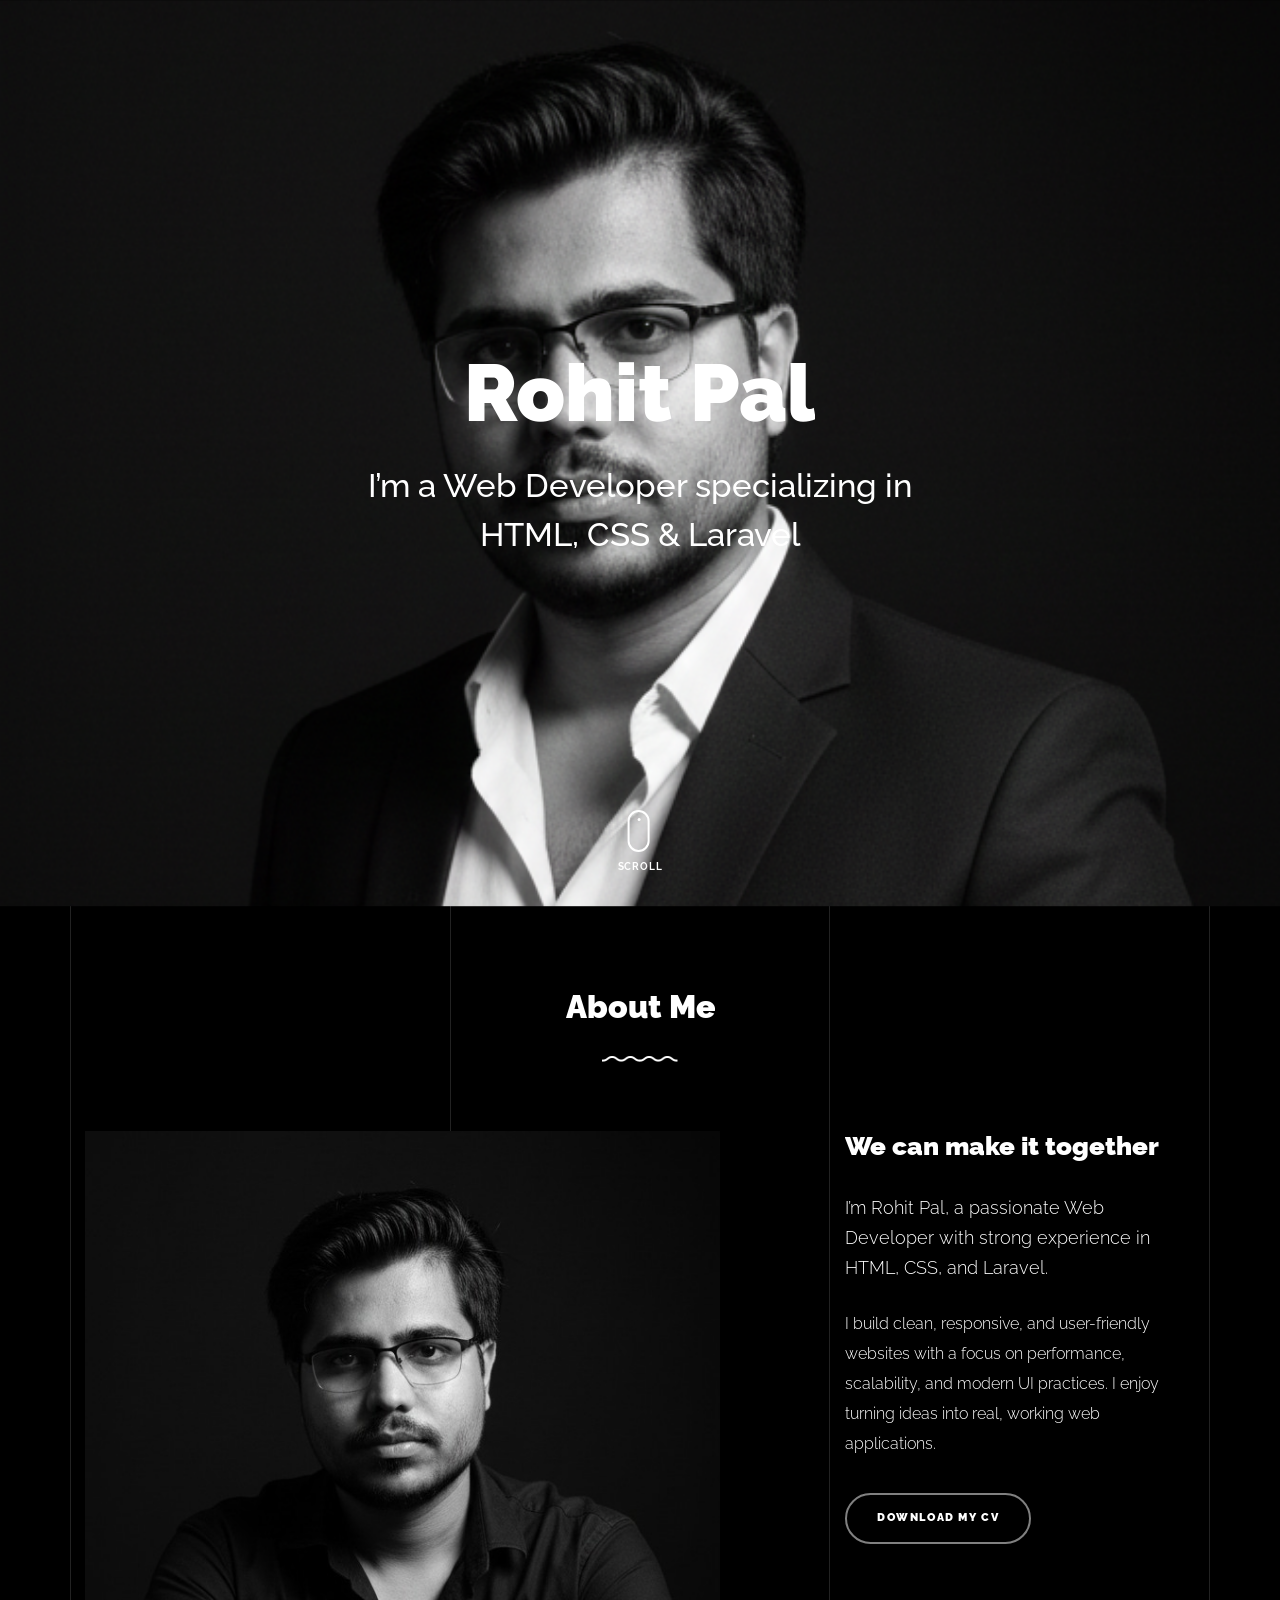
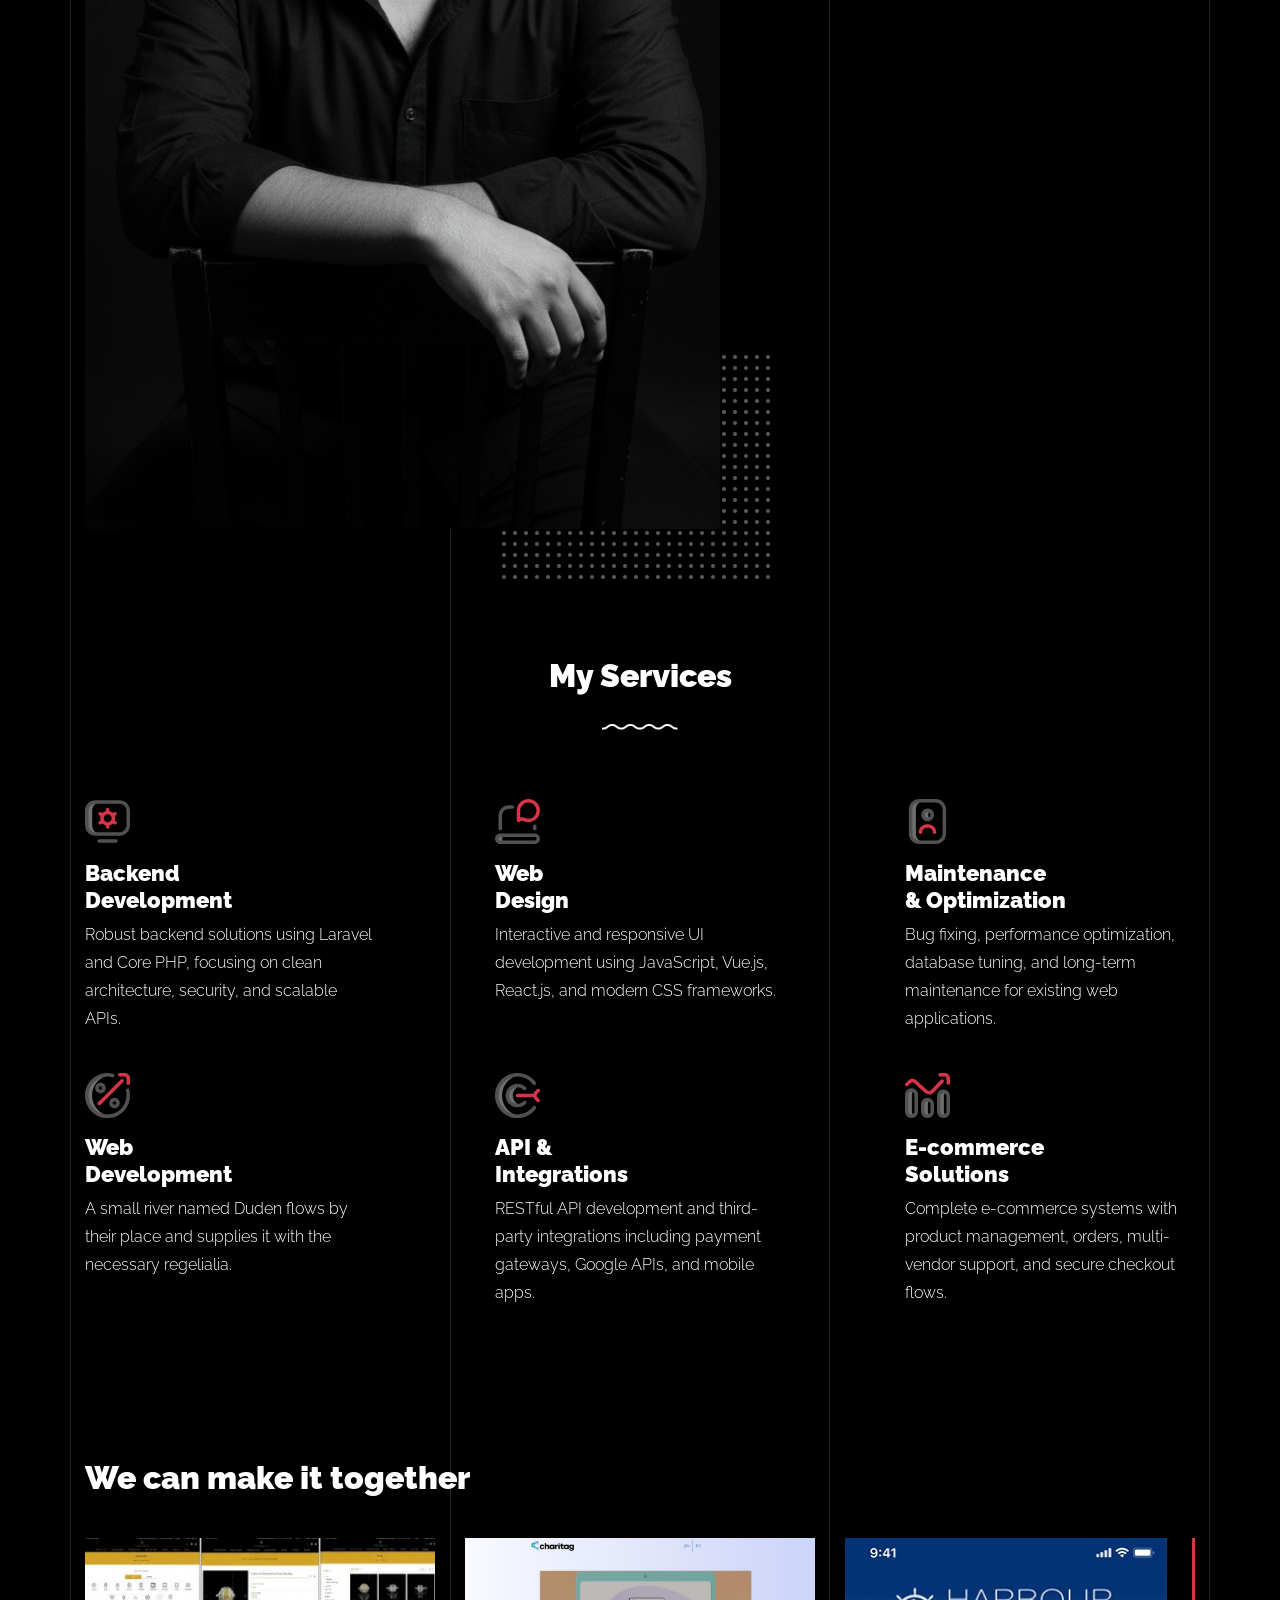
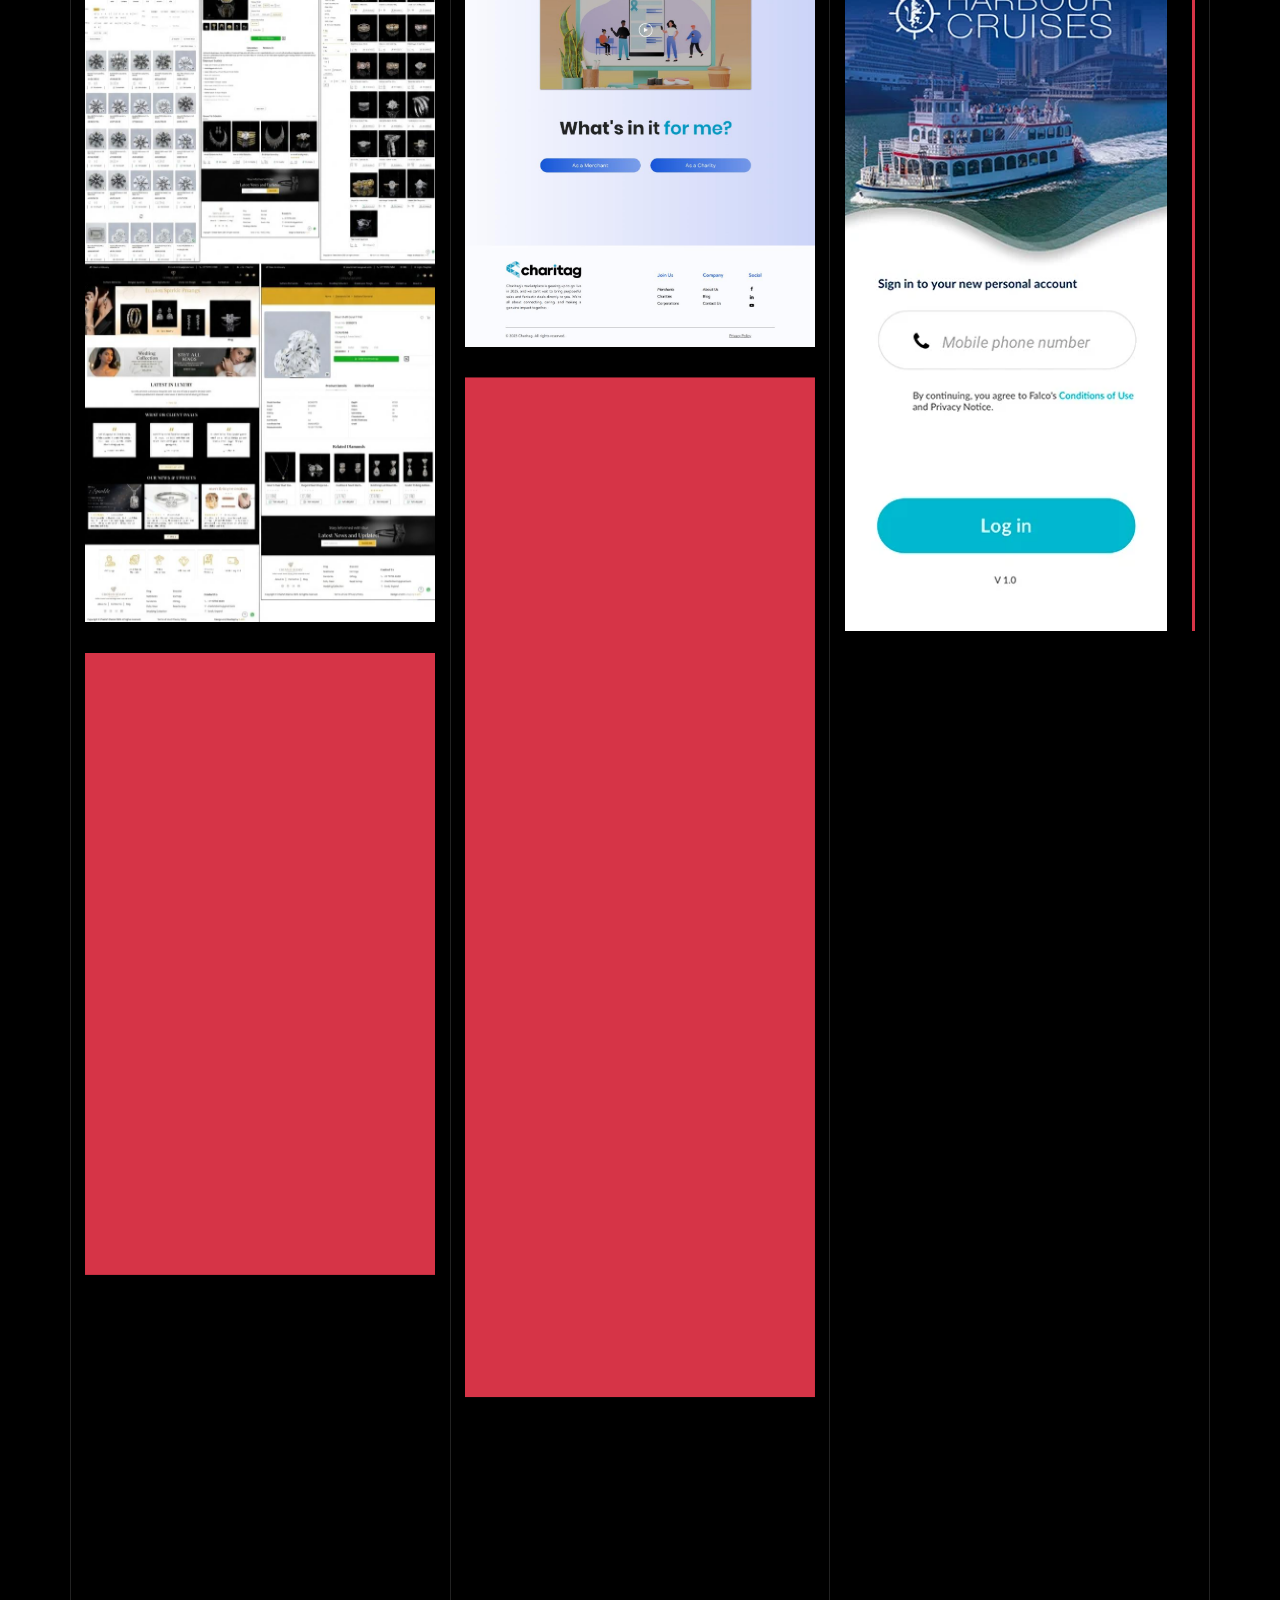
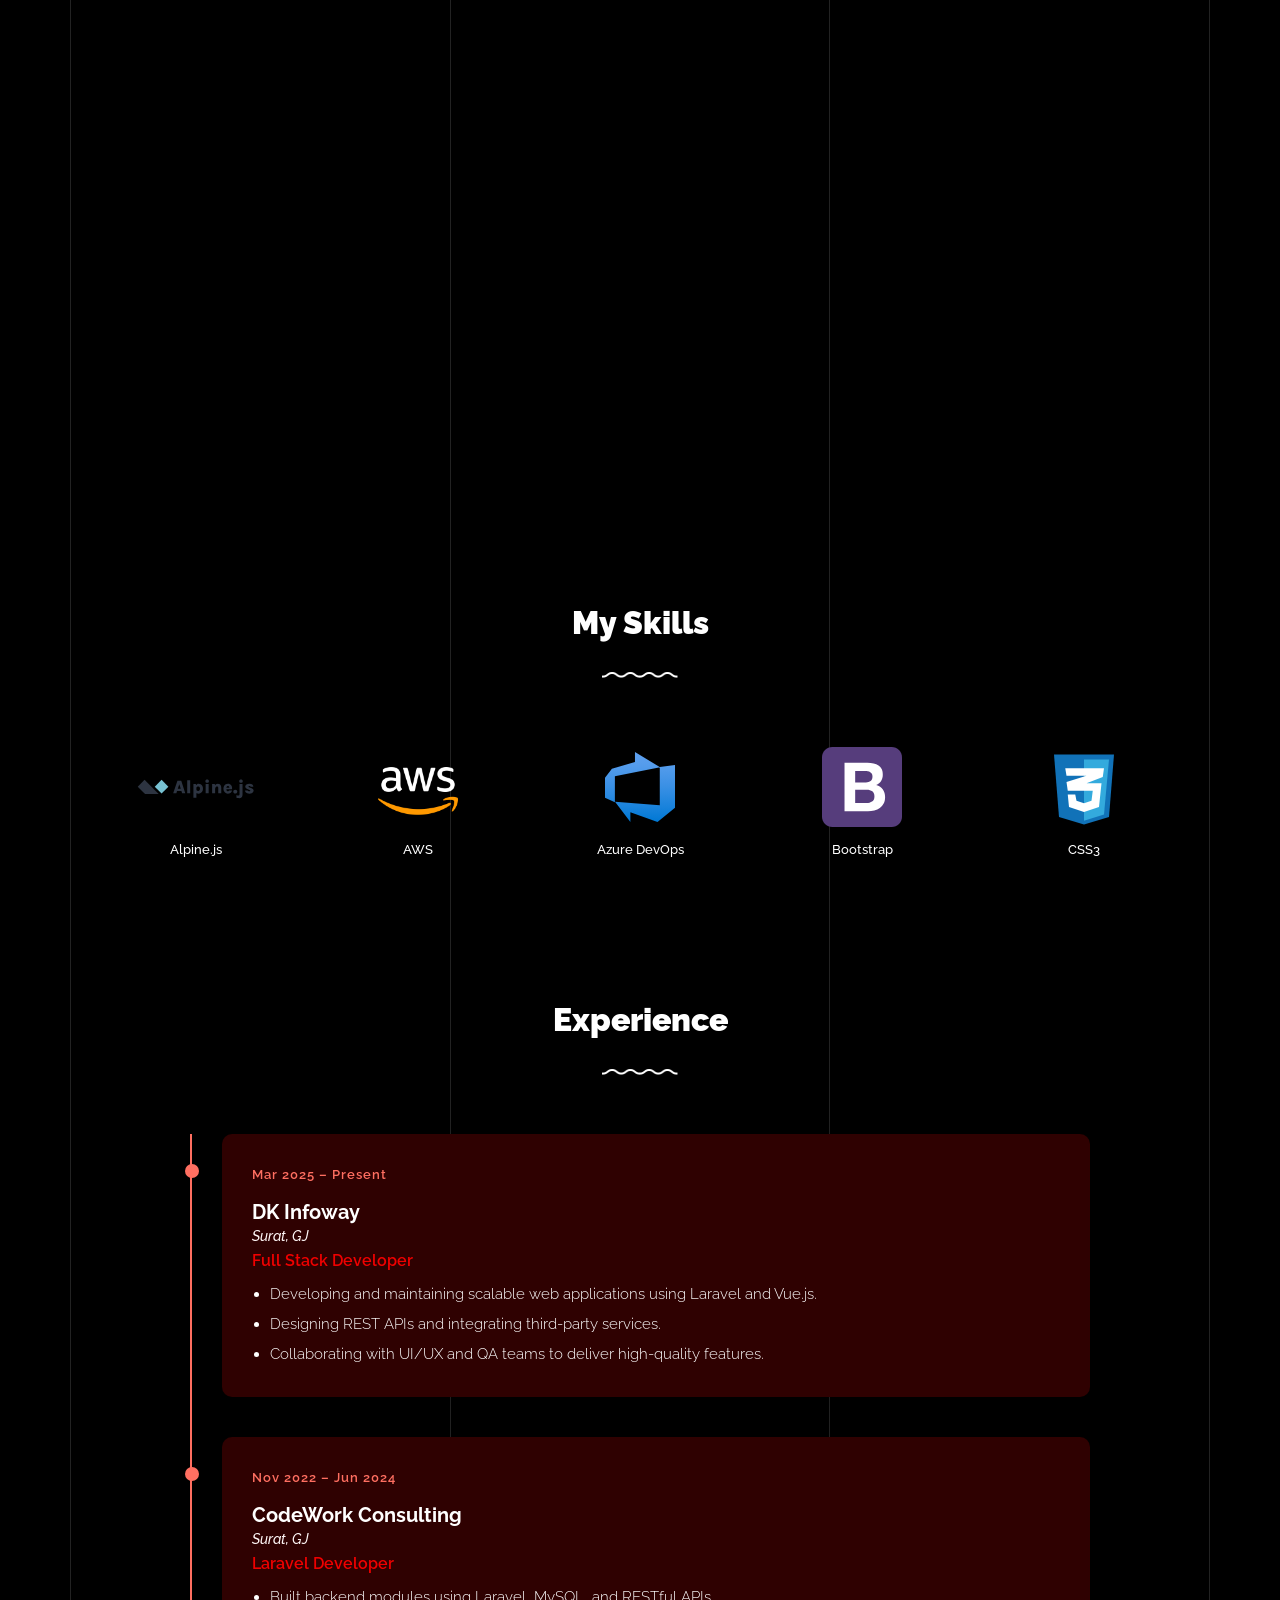
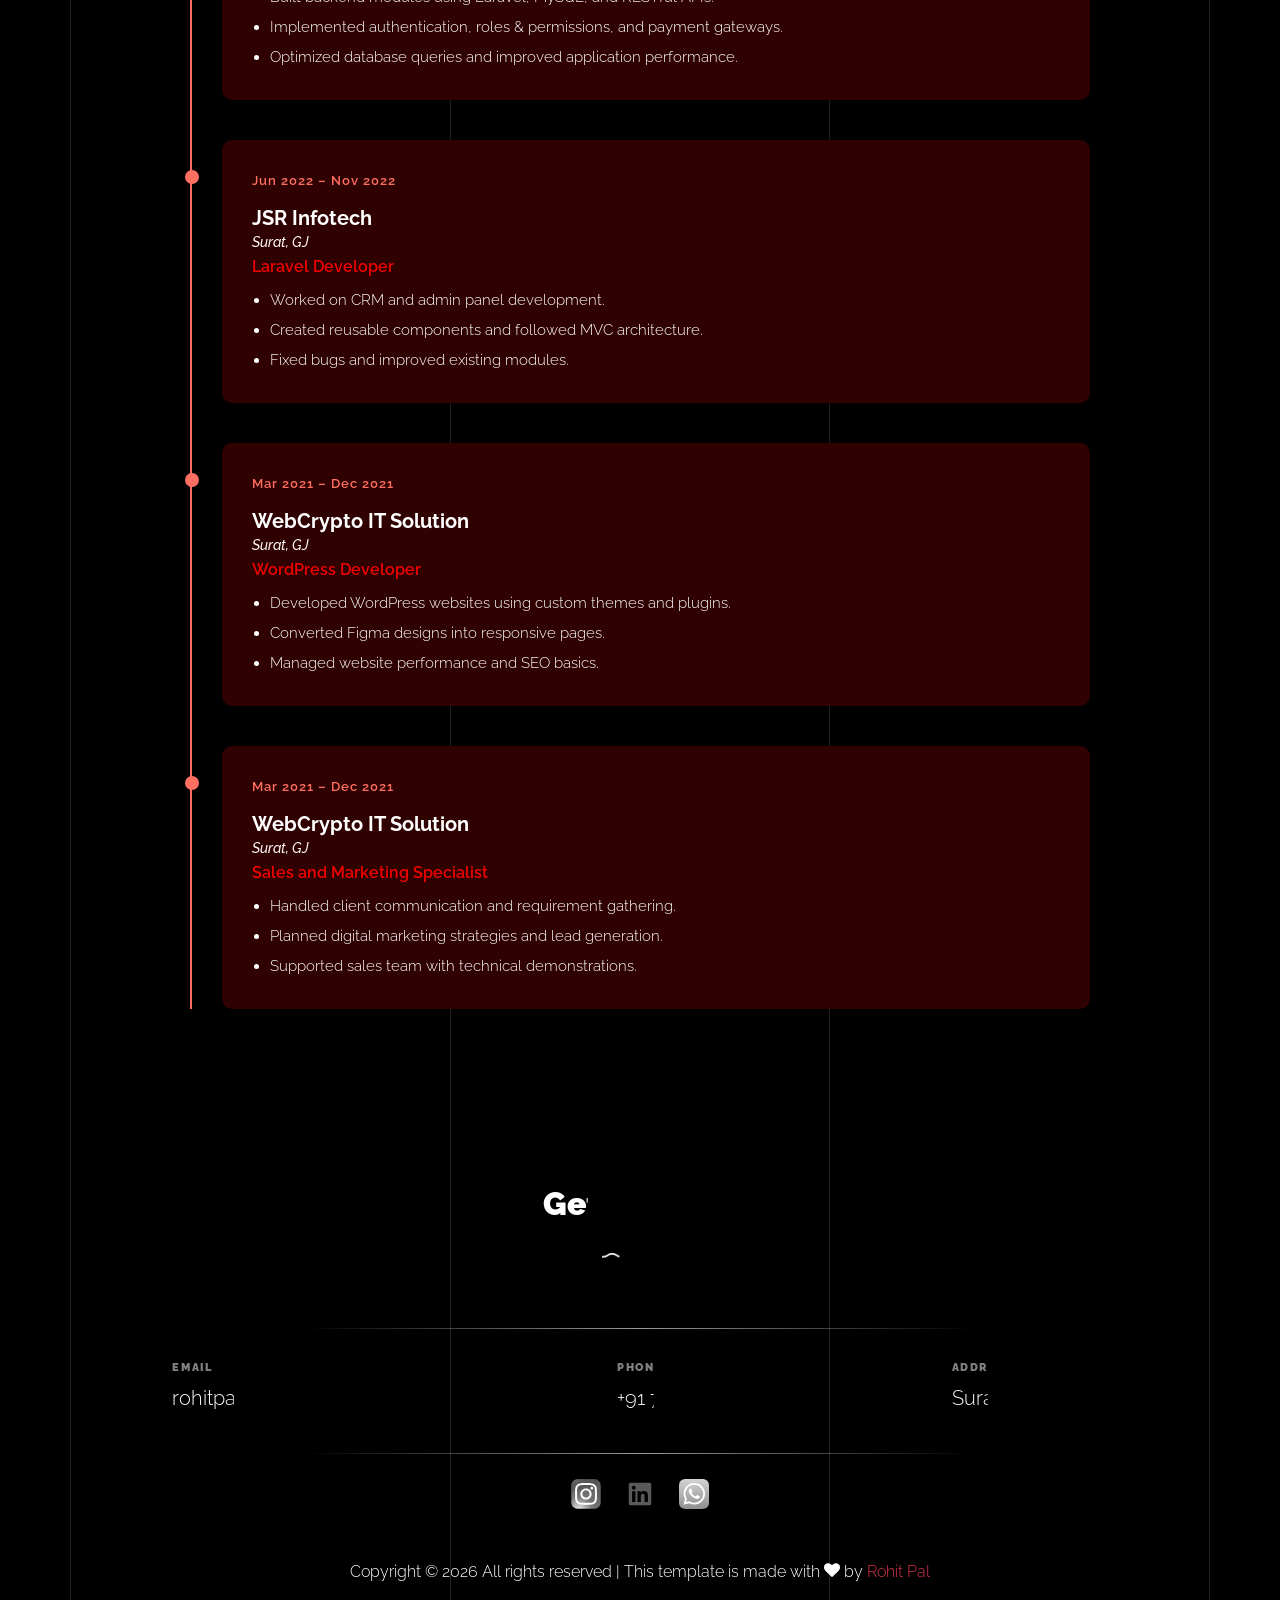
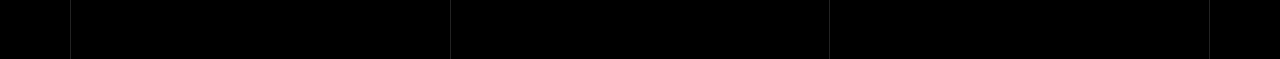
==== commit 45418118: "Add Social Media" ====
--- a/index.html
+++ b/index.html
@@ -2,12 +2,11 @@
 <html lang="en">
 
 <head>
-  <title>Rohit Pal | Laravel & Web Developer in Surat, India</title>
-
+   <title>Rohit Pal | Laravel & Web Developer in Surat, India</title>
   <meta charset="utf-8">
-  <meta name="viewport" content="width=device-width, initial-scale=1">
-
-  <!-- Primary SEO -->
+  <meta name="viewport" content="width=device-width, initial-scale=1, shrink-to-fit=no">
+
+   <!-- Primary SEO -->
   <meta name="description" content="Rohit Pal – Web Developer specializing in Laravel, HTML, CSS, PHP, and scalable web solutions. Based in Surat, India.">
   <meta name="keywords" content="Rohit Pal, Laravel Developer, Web Developer, PHP, HTML, CSS, MySQL, Portfolio">
   <meta name="robots" content="index, follow">
@@ -30,15 +29,18 @@
 <meta name="twitter:description" content="Explore the portfolio of Rohit Pal — Web Developer from Surat, India.">
 <meta name="twitter:image" content="https://rp8866.github.io/images/hero.png">
 
-  <!-- Favicon -->
-  <link rel="icon" href="images/favicon.png" type="image/png">
-
-  <!-- CSS -->
+  <link rel="stylesheet" href="css/vendor/icomoon/style.css">
+  <link rel="stylesheet" href="css/vendor/owl.carousel.min.css">
+  <link rel="stylesheet" href="css/vendor/animate.min.css">
+  <link rel="stylesheet" href="css/vendor/aos.css">
   <link rel="stylesheet" href="css/vendor/bootstrap.min.css">
+  <link rel="stylesheet" href="css/vendor/jquery.fancybox.min.css">
+
+
+  <!-- Theme Style -->
   <link rel="stylesheet" href="css/style.css">
 
-
-  <script type="application/ld+json">
+   <script type="application/ld+json">
 {
   "@context": "https://schema.org",
   "@type": "Person",
@@ -56,7 +58,6 @@
   }
 }
 </script>
-
 </head>
 
 <body data-spy="scroll" data-target=".site-nav-target" data-offset="200">
@@ -129,7 +130,7 @@
           <div class="row mt-5 justify-content-between">
             <div class="col-lg-7 mb-5 mb-lg-0">
               <figure class="dotted-bg gsap-reveal-img ">
-                <img src="images/about_me_pic2.jpg" class="img-fluid"  alt="Photo of Rohit Pal – Web & Laravel Developer" loading="lazy">
+                <img src="images/about_me_pic2.jpg" alt="Image" class="img-fluid">
               </figure>
             </div>
             <div class="col-lg-4 pr-lg-5">
@@ -451,7 +452,7 @@
             <h2 class="heading-h2 text-center divider"><span class="gsap-reveal">Get In Touch</span></h2>
             <span class="gsap-reveal"><img src="images/divider.png" alt="divider" width="76"></span>
           </div>
-
+           <hr class="my-4 divider-hr">
           <div class="d-flex justify-content-around">
             <div class="gsap-reveal d-block contact-info-v1">
               <span class="d-block contact-info-label">Email</span>
@@ -466,7 +467,24 @@
               <address class="contact-info-val">Surat, GJ 359004</address>
             </div>
           </div>
-          <p class="site-copyright mt-5">
+          
+          <hr class="my-4 divider-hr">
+          <div class="text-center mb-4 social-links">
+            <a href="https://www.instagram.com/rohit_pal8866" target="_blank" aria-label="Instagram">
+              <img src="images/social/Instagram.svg" alt="Instagram" class="social-icon">
+            </a>
+
+            <a href="https://www.linkedin.com/in/rohit-pal8866/" target="_blank" aria-label="LinkedIn">
+              <img src="images/social/linkedin.svg" alt="LinkedIn" class="social-icon">
+            </a>
+
+            <a href="https://wa.me/917048865600" target="_blank" aria-label="WhatsApp">
+              <img src="images/social/whatsapp.svg" alt="WhatsApp" class="social-icon">
+            </a>
+          </div>
+        
+
+          <p class="site-copyright mt-5 text-center">
 
               Copyright &copy;
               <script>
--- a/css/vendor/icomoon/style.css
+++ b/css/vendor/icomoon/style.css
@@ -0,0 +1,4919 @@
+@font-face {
+  font-family: 'icomoon';
+  src:  url('fonts/icomoon.eot?10si43');
+  src:  url('fonts/icomoon.eot?10si43#iefix') format('embedded-opentype'),
+    url('fonts/icomoon.ttf?10si43') format('truetype'),
+    url('fonts/icomoon.woff?10si43') format('woff'),
+    url('fonts/icomoon.svg?10si43#icomoon') format('svg');
+  font-weight: normal;
+  font-style: normal;
+}
+
+[class^="icon-"], [class*=" icon-"] {
+  /* use !important to prevent issues with browser extensions that change fonts */
+  font-family: 'icomoon' !important;
+  speak: none;
+  font-style: normal;
+  font-weight: normal;
+  font-variant: normal;
+  text-transform: none;
+  line-height: 1;
+
+  /* Better Font Rendering =========== */
+  -webkit-font-smoothing: antialiased;
+  -moz-osx-font-smoothing: grayscale;
+}
+
+.icon-asterisk:before {
+  content: "\f069";
+}
+.icon-plus:before {
+  content: "\f067";
+}
+.icon-question:before {
+  content: "\f128";
+}
+.icon-minus:before {
+  content: "\f068";
+}
+.icon-glass:before {
+  content: "\f000";
+}
+.icon-music:before {
+  content: "\f001";
+}
+.icon-search:before {
+  content: "\f002";
+}
+.icon-envelope-o:before {
+  content: "\f003";
+}
+.icon-heart:before {
+  content: "\f004";
+}
+.icon-star:before {
+  content: "\f005";
+}
+.icon-star-o:before {
+  content: "\f006";
+}
+.icon-user:before {
+  content: "\f007";
+}
+.icon-film:before {
+  content: "\f008";
+}
+.icon-th-large:before {
+  content: "\f009";
+}
+.icon-th:before {
+  content: "\f00a";
+}
+.icon-th-list:before {
+  content: "\f00b";
+}
+.icon-check:before {
+  content: "\f00c";
+}
+.icon-close:before {
+  content: "\f00d";
+}
+.icon-remove:before {
+  content: "\f00d";
+}
+.icon-times:before {
+  content: "\f00d";
+}
+.icon-search-plus:before {
+  content: "\f00e";
+}
+.icon-search-minus:before {
+  content: "\f010";
+}
+.icon-power-off:before {
+  content: "\f011";
+}
+.icon-signal:before {
+  content: "\f012";
+}
+.icon-cog:before {
+  content: "\f013";
+}
+.icon-gear:before {
+  content: "\f013";
+}
+.icon-trash-o:before {
+  content: "\f014";
+}
+.icon-home:before {
+  content: "\f015";
+}
+.icon-file-o:before {
+  content: "\f016";
+}
+.icon-clock-o:before {
+  content: "\f017";
+}
+.icon-road:before {
+  content: "\f018";
+}
+.icon-download:before {
+  content: "\f019";
+}
+.icon-arrow-circle-o-down:before {
+  content: "\f01a";
+}
+.icon-arrow-circle-o-up:before {
+  content: "\f01b";
+}
+.icon-inbox:before {
+  content: "\f01c";
+}
+.icon-play-circle-o:before {
+  content: "\f01d";
+}
+.icon-repeat:before {
+  content: "\f01e";
+}
+.icon-rotate-right:before {
+  content: "\f01e";
+}
+.icon-refresh:before {
+  content: "\f021";
+}
+.icon-list-alt:before {
+  content: "\f022";
+}
+.icon-lock:before {
+  content: "\f023";
+}
+.icon-flag:before {
+  content: "\f024";
+}
+.icon-headphones:before {
+  content: "\f025";
+}
+.icon-volume-off:before {
+  content: "\f026";
+}
+.icon-volume-down:before {
+  content: "\f027";
+}
+.icon-volume-up:before {
+  content: "\f028";
+}
+.icon-qrcode:before {
+  content: "\f029";
+}
+.icon-barcode:before {
+  content: "\f02a";
+}
+.icon-tag:before {
+  content: "\f02b";
+}
+.icon-tags:before {
+  content: "\f02c";
+}
+.icon-book:before {
+  content: "\f02d";
+}
+.icon-bookmark:before {
+  content: "\f02e";
+}
+.icon-print:before {
+  content: "\f02f";
+}
+.icon-camera:before {
+  content: "\f030";
+}
+.icon-font:before {
+  content: "\f031";
+}
+.icon-bold:before {
+  content: "\f032";
+}
+.icon-italic:before {
+  content: "\f033";
+}
+.icon-text-height:before {
+  content: "\f034";
+}
+.icon-text-width:before {
+  content: "\f035";
+}
+.icon-align-left:before {
+  content: "\f036";
+}
+.icon-align-center:before {
+  content: "\f037";
+}
+.icon-align-right:before {
+  content: "\f038";
+}
+.icon-align-justify:before {
+  content: "\f039";
+}
+.icon-list:before {
+  content: "\f03a";
+}
+.icon-dedent:before {
+  content: "\f03b";
+}
+.icon-outdent:before {
+  content: "\f03b";
+}
+.icon-indent:before {
+  content: "\f03c";
+}
+.icon-video-camera:before {
+  content: "\f03d";
+}
+.icon-image:before {
+  content: "\f03e";
+}
+.icon-photo:before {
+  content: "\f03e";
+}
+.icon-picture-o:before {
+  content: "\f03e";
+}
+.icon-pencil:before {
+  content: "\f040";
+}
+.icon-map-marker:before {
+  content: "\f041";
+}
+.icon-adjust:before {
+  content: "\f042";
+}
+.icon-tint:before {
+  content: "\f043";
+}
+.icon-edit:before {
+  content: "\f044";
+}
+.icon-pencil-square-o:before {
+  content: "\f044";
+}
+.icon-share-square-o:before {
+  content: "\f045";
+}
+.icon-check-square-o:before {
+  content: "\f046";
+}
+.icon-arrows:before {
+  content: "\f047";
+}
+.icon-step-backward:before {
+  content: "\f048";
+}
+.icon-fast-backward:before {
+  content: "\f049";
+}
+.icon-backward:before {
+  content: "\f04a";
+}
+.icon-play:before {
+  content: "\f04b";
+}
+.icon-pause:before {
+  content: "\f04c";
+}
+.icon-stop:before {
+  content: "\f04d";
+}
+.icon-forward:before {
+  content: "\f04e";
+}
+.icon-fast-forward:before {
+  content: "\f050";
+}
+.icon-step-forward:before {
+  content: "\f051";
+}
+.icon-eject:before {
+  content: "\f052";
+}
+.icon-chevron-left:before {
+  content: "\f053";
+}
+.icon-chevron-right:before {
+  content: "\f054";
+}
+.icon-plus-circle:before {
+  content: "\f055";
+}
+.icon-minus-circle:before {
+  content: "\f056";
+}
+.icon-times-circle:before {
+  content: "\f057";
+}
+.icon-check-circle:before {
+  content: "\f058";
+}
+.icon-question-circle:before {
+  content: "\f059";
+}
+.icon-info-circle:before {
+  content: "\f05a";
+}
+.icon-crosshairs:before {
+  content: "\f05b";
+}
+.icon-times-circle-o:before {
+  content: "\f05c";
+}
+.icon-check-circle-o:before {
+  content: "\f05d";
+}
+.icon-ban:before {
+  content: "\f05e";
+}
+.icon-arrow-left:before {
+  content: "\f060";
+}
+.icon-arrow-right:before {
+  content: "\f061";
+}
+.icon-arrow-up:before {
+  content: "\f062";
+}
+.icon-arrow-down:before {
+  content: "\f063";
+}
+.icon-mail-forward:before {
+  content: "\f064";
+}
+.icon-share:before {
+  content: "\f064";
+}
+.icon-expand:before {
+  content: "\f065";
+}
+.icon-compress:before {
+  content: "\f066";
+}
+.icon-exclamation-circle:before {
+  content: "\f06a";
+}
+.icon-gift:before {
+  content: "\f06b";
+}
+.icon-leaf:before {
+  content: "\f06c";
+}
+.icon-fire:before {
+  content: "\f06d";
+}
+.icon-eye:before {
+  content: "\f06e";
+}
+.icon-eye-slash:before {
+  content: "\f070";
+}
+.icon-exclamation-triangle:before {
+  content: "\f071";
+}
+.icon-warning:before {
+  content: "\f071";
+}
+.icon-plane:before {
+  content: "\f072";
+}
+.icon-calendar:before {
+  content: "\f073";
+}
+.icon-random:before {
+  content: "\f074";
+}
+.icon-comment:before {
+  content: "\f075";
+}
+.icon-magnet:before {
+  content: "\f076";
+}
+.icon-chevron-up:before {
+  content: "\f077";
+}
+.icon-chevron-down:before {
+  content: "\f078";
+}
+.icon-retweet:before {
+  content: "\f079";
+}
+.icon-shopping-cart:before {
+  content: "\f07a";
+}
+.icon-folder:before {
+  content: "\f07b";
+}
+.icon-folder-open:before {
+  content: "\f07c";
+}
+.icon-arrows-v:before {
+  content: "\f07d";
+}
+.icon-arrows-h:before {
+  content: "\f07e";
+}
+.icon-bar-chart:before {
+  content: "\f080";
+}
+.icon-bar-chart-o:before {
+  content: "\f080";
+}
+.icon-twitter-square:before {
+  content: "\f081";
+}
+.icon-facebook-square:before {
+  content: "\f082";
+}
+.icon-camera-retro:before {
+  content: "\f083";
+}
+.icon-key:before {
+  content: "\f084";
+}
+.icon-cogs:before {
+  content: "\f085";
+}
+.icon-gears:before {
+  content: "\f085";
+}
+.icon-comments:before {
+  content: "\f086";
+}
+.icon-thumbs-o-up:before {
+  content: "\f087";
+}
+.icon-thumbs-o-down:before {
+  content: "\f088";
+}
+.icon-star-half:before {
+  content: "\f089";
+}
+.icon-heart-o:before {
+  content: "\f08a";
+}
+.icon-sign-out:before {
+  content: "\f08b";
+}
+.icon-linkedin-square:before {
+  content: "\f08c";
+}
+.icon-thumb-tack:before {
+  content: "\f08d";
+}
+.icon-external-link:before {
+  content: "\f08e";
+}
+.icon-sign-in:before {
+  content: "\f090";
+}
+.icon-trophy:before {
+  content: "\f091";
+}
+.icon-github-square:before {
+  content: "\f092";
+}
+.icon-upload:before {
+  content: "\f093";
+}
+.icon-lemon-o:before {
+  content: "\f094";
+}
+.icon-phone:before {
+  content: "\f095";
+}
+.icon-square-o:before {
+  content: "\f096";
+}
+.icon-bookmark-o:before {
+  content: "\f097";
+}
+.icon-phone-square:before {
+  content: "\f098";
+}
+.icon-twitter:before {
+  content: "\f099";
+}
+.icon-facebook:before {
+  content: "\f09a";
+}
+.icon-facebook-f:before {
+  content: "\f09a";
+}
+.icon-github:before {
+  content: "\f09b";
+}
+.icon-unlock:before {
+  content: "\f09c";
+}
+.icon-credit-card:before {
+  content: "\f09d";
+}
+.icon-feed:before {
+  content: "\f09e";
+}
+.icon-rss:before {
+  content: "\f09e";
+}
+.icon-hdd-o:before {
+  content: "\f0a0";
+}
+.icon-bullhorn:before {
+  content: "\f0a1";
+}
+.icon-bell-o:before {
+  content: "\f0a2";
+}
+.icon-certificate:before {
+  content: "\f0a3";
+}
+.icon-hand-o-right:before {
+  content: "\f0a4";
+}
+.icon-hand-o-left:before {
+  content: "\f0a5";
+}
+.icon-hand-o-up:before {
+  content: "\f0a6";
+}
+.icon-hand-o-down:before {
+  content: "\f0a7";
+}
+.icon-arrow-circle-left:before {
+  content: "\f0a8";
+}
+.icon-arrow-circle-right:before {
+  content: "\f0a9";
+}
+.icon-arrow-circle-up:before {
+  content: "\f0aa";
+}
+.icon-arrow-circle-down:before {
+  content: "\f0ab";
+}
+.icon-globe:before {
+  content: "\f0ac";
+}
+.icon-wrench:before {
+  content: "\f0ad";
+}
+.icon-tasks:before {
+  content: "\f0ae";
+}
+.icon-filter:before {
+  content: "\f0b0";
+}
+.icon-briefcase:before {
+  content: "\f0b1";
+}
+.icon-arrows-alt:before {
+  content: "\f0b2";
+}
+.icon-group:before {
+  content: "\f0c0";
+}
+.icon-users:before {
+  content: "\f0c0";
+}
+.icon-chain:before {
+  content: "\f0c1";
+}
+.icon-link:before {
+  content: "\f0c1";
+}
+.icon-cloud:before {
+  content: "\f0c2";
+}
+.icon-flask:before {
+  content: "\f0c3";
+}
+.icon-cut:before {
+  content: "\f0c4";
+}
+.icon-scissors:before {
+  content: "\f0c4";
+}
+.icon-copy:before {
+  content: "\f0c5";
+}
+.icon-files-o:before {
+  content: "\f0c5";
+}
+.icon-paperclip:before {
+  content: "\f0c6";
+}
+.icon-floppy-o:before {
+  content: "\f0c7";
+}
+.icon-save:before {
+  content: "\f0c7";
+}
+.icon-square:before {
+  content: "\f0c8";
+}
+.icon-bars:before {
+  content: "\f0c9";
+}
+.icon-navicon:before {
+  content: "\f0c9";
+}
+.icon-reorder:before {
+  content: "\f0c9";
+}
+.icon-list-ul:before {
+  content: "\f0ca";
+}
+.icon-list-ol:before {
+  content: "\f0cb";
+}
+.icon-strikethrough:before {
+  content: "\f0cc";
+}
+.icon-underline:before {
+  content: "\f0cd";
+}
+.icon-table:before {
+  content: "\f0ce";
+}
+.icon-magic:before {
+  content: "\f0d0";
+}
+.icon-truck:before {
+  content: "\f0d1";
+}
+.icon-pinterest:before {
+  content: "\f0d2";
+}
+.icon-pinterest-square:before {
+  content: "\f0d3";
+}
+.icon-google-plus-square:before {
+  content: "\f0d4";
+}
+.icon-google-plus:before {
+  content: "\f0d5";
+}
+.icon-money:before {
+  content: "\f0d6";
+}
+.icon-caret-down:before {
+  content: "\f0d7";
+}
+.icon-caret-up:before {
+  content: "\f0d8";
+}
+.icon-caret-left:before {
+  content: "\f0d9";
+}
+.icon-caret-right:before {
+  content: "\f0da";
+}
+.icon-columns:before {
+  content: "\f0db";
+}
+.icon-sort:before {
+  content: "\f0dc";
+}
+.icon-unsorted:before {
+  content: "\f0dc";
+}
+.icon-sort-desc:before {
+  content: "\f0dd";
+}
+.icon-sort-down:before {
+  content: "\f0dd";
+}
+.icon-sort-asc:before {
+  content: "\f0de";
+}
+.icon-sort-up:before {
+  content: "\f0de";
+}
+.icon-envelope:before {
+  content: "\f0e0";
+}
+.icon-linkedin:before {
+  content: "\f0e1";
+}
+.icon-rotate-left:before {
+  content: "\f0e2";
+}
+.icon-undo:before {
+  content: "\f0e2";
+}
+.icon-gavel:before {
+  content: "\f0e3";
+}
+.icon-legal:before {
+  content: "\f0e3";
+}
+.icon-dashboard:before {
+  content: "\f0e4";
+}
+.icon-tachometer:before {
+  content: "\f0e4";
+}
+.icon-comment-o:before {
+  content: "\f0e5";
+}
+.icon-comments-o:before {
+  content: "\f0e6";
+}
+.icon-bolt:before {
+  content: "\f0e7";
+}
+.icon-flash:before {
+  content: "\f0e7";
+}
+.icon-sitemap:before {
+  content: "\f0e8";
+}
+.icon-umbrella:before {
+  content: "\f0e9";
+}
+.icon-clipboard:before {
+  content: "\f0ea";
+}
+.icon-paste:before {
+  content: "\f0ea";
+}
+.icon-lightbulb-o:before {
+  content: "\f0eb";
+}
+.icon-exchange:before {
+  content: "\f0ec";
+}
+.icon-cloud-download:before {
+  content: "\f0ed";
+}
+.icon-cloud-upload:before {
+  content: "\f0ee";
+}
+.icon-user-md:before {
+  content: "\f0f0";
+}
+.icon-stethoscope:before {
+  content: "\f0f1";
+}
+.icon-suitcase:before {
+  content: "\f0f2";
+}
+.icon-bell:before {
+  content: "\f0f3";
+}
+.icon-coffee:before {
+  content: "\f0f4";
+}
+.icon-cutlery:before {
+  content: "\f0f5";
+}
+.icon-file-text-o:before {
+  content: "\f0f6";
+}
+.icon-building-o:before {
+  content: "\f0f7";
+}
+.icon-hospital-o:before {
+  content: "\f0f8";
+}
+.icon-ambulance:before {
+  content: "\f0f9";
+}
+.icon-medkit:before {
+  content: "\f0fa";
+}
+.icon-fighter-jet:before {
+  content: "\f0fb";
+}
+.icon-beer:before {
+  content: "\f0fc";
+}
+.icon-h-square:before {
+  content: "\f0fd";
+}
+.icon-plus-square:before {
+  content: "\f0fe";
+}
+.icon-angle-double-left:before {
+  content: "\f100";
+}
+.icon-angle-double-right:before {
+  content: "\f101";
+}
+.icon-angle-double-up:before {
+  content: "\f102";
+}
+.icon-angle-double-down:before {
+  content: "\f103";
+}
+.icon-angle-left:before {
+  content: "\f104";
+}
+.icon-angle-right:before {
+  content: "\f105";
+}
+.icon-angle-up:before {
+  content: "\f106";
+}
+.icon-angle-down:before {
+  content: "\f107";
+}
+.icon-desktop:before {
+  content: "\f108";
+}
+.icon-laptop:before {
+  content: "\f109";
+}
+.icon-tablet:before {
+  content: "\f10a";
+}
+.icon-mobile:before {
+  content: "\f10b";
+}
+.icon-mobile-phone:before {
+  content: "\f10b";
+}
+.icon-circle-o:before {
+  content: "\f10c";
+}
+.icon-quote-left:before {
+  content: "\f10d";
+}
+.icon-quote-right:before {
+  content: "\f10e";
+}
+.icon-spinner:before {
+  content: "\f110";
+}
+.icon-circle:before {
+  content: "\f111";
+}
+.icon-mail-reply:before {
+  content: "\f112";
+}
+.icon-reply:before {
+  content: "\f112";
+}
+.icon-github-alt:before {
+  content: "\f113";
+}
+.icon-folder-o:before {
+  content: "\f114";
+}
+.icon-folder-open-o:before {
+  content: "\f115";
+}
+.icon-smile-o:before {
+  content: "\f118";
+}
+.icon-frown-o:before {
+  content: "\f119";
+}
+.icon-meh-o:before {
+  content: "\f11a";
+}
+.icon-gamepad:before {
+  content: "\f11b";
+}
+.icon-keyboard-o:before {
+  content: "\f11c";
+}
+.icon-flag-o:before {
+  content: "\f11d";
+}
+.icon-flag-checkered:before {
+  content: "\f11e";
+}
+.icon-terminal:before {
+  content: "\f120";
+}
+.icon-code:before {
+  content: "\f121";
+}
+.icon-mail-reply-all:before {
+  content: "\f122";
+}
+.icon-reply-all:before {
+  content: "\f122";
+}
+.icon-star-half-empty:before {
+  content: "\f123";
+}
+.icon-star-half-full:before {
+  content: "\f123";
+}
+.icon-star-half-o:before {
+  content: "\f123";
+}
+.icon-location-arrow:before {
+  content: "\f124";
+}
+.icon-crop:before {
+  content: "\f125";
+}
+.icon-code-fork:before {
+  content: "\f126";
+}
+.icon-chain-broken:before {
+  content: "\f127";
+}
+.icon-unlink:before {
+  content: "\f127";
+}
+.icon-info:before {
+  content: "\f129";
+}
+.icon-exclamation:before {
+  content: "\f12a";
+}
+.icon-superscript:before {
+  content: "\f12b";
+}
+.icon-subscript:before {
+  content: "\f12c";
+}
+.icon-eraser:before {
+  content: "\f12d";
+}
+.icon-puzzle-piece:before {
+  content: "\f12e";
+}
+.icon-microphone:before {
+  content: "\f130";
+}
+.icon-microphone-slash:before {
+  content: "\f131";
+}
+.icon-shield:before {
+  content: "\f132";
+}
+.icon-calendar-o:before {
+  content: "\f133";
+}
+.icon-fire-extinguisher:before {
+  content: "\f134";
+}
+.icon-rocket:before {
+  content: "\f135";
+}
+.icon-maxcdn:before {
+  content: "\f136";
+}
+.icon-chevron-circle-left:before {
+  content: "\f137";
+}
+.icon-chevron-circle-right:before {
+  content: "\f138";
+}
+.icon-chevron-circle-up:before {
+  content: "\f139";
+}
+.icon-chevron-circle-down:before {
+  content: "\f13a";
+}
+.icon-html5:before {
+  content: "\f13b";
+}
+.icon-css3:before {
+  content: "\f13c";
+}
+.icon-anchor:before {
+  content: "\f13d";
+}
+.icon-unlock-alt:before {
+  content: "\f13e";
+}
+.icon-bullseye:before {
+  content: "\f140";
+}
+.icon-ellipsis-h:before {
+  content: "\f141";
+}
+.icon-ellipsis-v:before {
+  content: "\f142";
+}
+.icon-rss-square:before {
+  content: "\f143";
+}
+.icon-play-circle:before {
+  content: "\f144";
+}
+.icon-ticket:before {
+  content: "\f145";
+}
+.icon-minus-square:before {
+  content: "\f146";
+}
+.icon-minus-square-o:before {
+  content: "\f147";
+}
+.icon-level-up:before {
+  content: "\f148";
+}
+.icon-level-down:before {
+  content: "\f149";
+}
+.icon-check-square:before {
+  content: "\f14a";
+}
+.icon-pencil-square:before {
+  content: "\f14b";
+}
+.icon-external-link-square:before {
+  content: "\f14c";
+}
+.icon-share-square:before {
+  content: "\f14d";
+}
+.icon-compass:before {
+  content: "\f14e";
+}
+.icon-caret-square-o-down:before {
+  content: "\f150";
+}
+.icon-toggle-down:before {
+  content: "\f150";
+}
+.icon-caret-square-o-up:before {
+  content: "\f151";
+}
+.icon-toggle-up:before {
+  content: "\f151";
+}
+.icon-caret-square-o-right:before {
+  content: "\f152";
+}
+.icon-toggle-right:before {
+  content: "\f152";
+}
+.icon-eur:before {
+  content: "\f153";
+}
+.icon-euro:before {
+  content: "\f153";
+}
+.icon-gbp:before {
+  content: "\f154";
+}
+.icon-dollar:before {
+  content: "\f155";
+}
+.icon-usd:before {
+  content: "\f155";
+}
+.icon-inr:before {
+  content: "\f156";
+}
+.icon-rupee:before {
+  content: "\f156";
+}
+.icon-cny:before {
+  content: "\f157";
+}
+.icon-jpy:before {
+  content: "\f157";
+}
+.icon-rmb:before {
+  content: "\f157";
+}
+.icon-yen:before {
+  content: "\f157";
+}
+.icon-rouble:before {
+  content: "\f158";
+}
+.icon-rub:before {
+  content: "\f158";
+}
+.icon-ruble:before {
+  content: "\f158";
+}
+.icon-krw:before {
+  content: "\f159";
+}
+.icon-won:before {
+  content: "\f159";
+}
+.icon-bitcoin:before {
+  content: "\f15a";
+}
+.icon-btc:before {
+  content: "\f15a";
+}
+.icon-file:before {
+  content: "\f15b";
+}
+.icon-file-text:before {
+  content: "\f15c";
+}
+.icon-sort-alpha-asc:before {
+  content: "\f15d";
+}
+.icon-sort-alpha-desc:before {
+  content: "\f15e";
+}
+.icon-sort-amount-asc:before {
+  content: "\f160";
+}
+.icon-sort-amount-desc:before {
+  content: "\f161";
+}
+.icon-sort-numeric-asc:before {
+  content: "\f162";
+}
+.icon-sort-numeric-desc:before {
+  content: "\f163";
+}
+.icon-thumbs-up:before {
+  content: "\f164";
+}
+.icon-thumbs-down:before {
+  content: "\f165";
+}
+.icon-youtube-square:before {
+  content: "\f166";
+}
+.icon-youtube:before {
+  content: "\f167";
+}
+.icon-xing:before {
+  content: "\f168";
+}
+.icon-xing-square:before {
+  content: "\f169";
+}
+.icon-youtube-play:before {
+  content: "\f16a";
+}
+.icon-dropbox:before {
+  content: "\f16b";
+}
+.icon-stack-overflow:before {
+  content: "\f16c";
+}
+.icon-instagram:before {
+  content: "\f16d";
+}
+.icon-flickr:before {
+  content: "\f16e";
+}
+.icon-adn:before {
+  content: "\f170";
+}
+.icon-bitbucket:before {
+  content: "\f171";
+}
+.icon-bitbucket-square:before {
+  content: "\f172";
+}
+.icon-tumblr:before {
+  content: "\f173";
+}
+.icon-tumblr-square:before {
+  content: "\f174";
+}
+.icon-long-arrow-down:before {
+  content: "\f175";
+}
+.icon-long-arrow-up:before {
+  content: "\f176";
+}
+.icon-long-arrow-left:before {
+  content: "\f177";
+}
+.icon-long-arrow-right:before {
+  content: "\f178";
+}
+.icon-apple:before {
+  content: "\f179";
+}
+.icon-windows:before {
+  content: "\f17a";
+}
+.icon-android:before {
+  content: "\f17b";
+}
+.icon-linux:before {
+  content: "\f17c";
+}
+.icon-dribbble:before {
+  content: "\f17d";
+}
+.icon-skype:before {
+  content: "\f17e";
+}
+.icon-foursquare:before {
+  content: "\f180";
+}
+.icon-trello:before {
+  content: "\f181";
+}
+.icon-female:before {
+  content: "\f182";
+}
+.icon-male:before {
+  content: "\f183";
+}
+.icon-gittip:before {
+  content: "\f184";
+}
+.icon-gratipay:before {
+  content: "\f184";
+}
+.icon-sun-o:before {
+  content: "\f185";
+}
+.icon-moon-o:before {
+  content: "\f186";
+}
+.icon-archive:before {
+  content: "\f187";
+}
+.icon-bug:before {
+  content: "\f188";
+}
+.icon-vk:before {
+  content: "\f189";
+}
+.icon-weibo:before {
+  content: "\f18a";
+}
+.icon-renren:before {
+  content: "\f18b";
+}
+.icon-pagelines:before {
+  content: "\f18c";
+}
+.icon-stack-exchange:before {
+  content: "\f18d";
+}
+.icon-arrow-circle-o-right:before {
+  content: "\f18e";
+}
+.icon-arrow-circle-o-left:before {
+  content: "\f190";
+}
+.icon-caret-square-o-left:before {
+  content: "\f191";
+}
+.icon-toggle-left:before {
+  content: "\f191";
+}
+.icon-dot-circle-o:before {
+  content: "\f192";
+}
+.icon-wheelchair:before {
+  content: "\f193";
+}
+.icon-vimeo-square:before {
+  content: "\f194";
+}
+.icon-try:before {
+  content: "\f195";
+}
+.icon-turkish-lira:before {
+  content: "\f195";
+}
+.icon-plus-square-o:before {
+  content: "\f196";
+}
+.icon-space-shuttle:before {
+  content: "\f197";
+}
+.icon-slack:before {
+  content: "\f198";
+}
+.icon-envelope-square:before {
+  content: "\f199";
+}
+.icon-wordpress:before {
+  content: "\f19a";
+}
+.icon-openid:before {
+  content: "\f19b";
+}
+.icon-bank:before {
+  content: "\f19c";
+}
+.icon-institution:before {
+  content: "\f19c";
+}
+.icon-university:before {
+  content: "\f19c";
+}
+.icon-graduation-cap:before {
+  content: "\f19d";
+}
+.icon-mortar-board:before {
+  content: "\f19d";
+}
+.icon-yahoo:before {
+  content: "\f19e";
+}
+.icon-google:before {
+  content: "\f1a0";
+}
+.icon-reddit:before {
+  content: "\f1a1";
+}
+.icon-reddit-square:before {
+  content: "\f1a2";
+}
+.icon-stumbleupon-circle:before {
+  content: "\f1a3";
+}
+.icon-stumbleupon:before {
+  content: "\f1a4";
+}
+.icon-delicious:before {
+  content: "\f1a5";
+}
+.icon-digg:before {
+  content: "\f1a6";
+}
+.icon-pied-piper-pp:before {
+  content: "\f1a7";
+}
+.icon-pied-piper-alt:before {
+  content: "\f1a8";
+}
+.icon-drupal:before {
+  content: "\f1a9";
+}
+.icon-joomla:before {
+  content: "\f1aa";
+}
+.icon-language:before {
+  content: "\f1ab";
+}
+.icon-fax:before {
+  content: "\f1ac";
+}
+.icon-building:before {
+  content: "\f1ad";
+}
+.icon-child:before {
+  content: "\f1ae";
+}
+.icon-paw:before {
+  content: "\f1b0";
+}
+.icon-spoon:before {
+  content: "\f1b1";
+}
+.icon-cube:before {
+  content: "\f1b2";
+}
+.icon-cubes:before {
+  content: "\f1b3";
+}
+.icon-behance:before {
+  content: "\f1b4";
+}
+.icon-behance-square:before {
+  content: "\f1b5";
+}
+.icon-steam:before {
+  content: "\f1b6";
+}
+.icon-steam-square:before {
+  content: "\f1b7";
+}
+.icon-recycle:before {
+  content: "\f1b8";
+}
+.icon-automobile:before {
+  content: "\f1b9";
+}
+.icon-car:before {
+  content: "\f1b9";
+}
+.icon-cab:before {
+  content: "\f1ba";
+}
+.icon-taxi:before {
+  content: "\f1ba";
+}
+.icon-tree:before {
+  content: "\f1bb";
+}
+.icon-spotify:before {
+  content: "\f1bc";
+}
+.icon-deviantart:before {
+  content: "\f1bd";
+}
+.icon-soundcloud:before {
+  content: "\f1be";
+}
+.icon-database:before {
+  content: "\f1c0";
+}
+.icon-file-pdf-o:before {
+  content: "\f1c1";
+}
+.icon-file-word-o:before {
+  content: "\f1c2";
+}
+.icon-file-excel-o:before {
+  content: "\f1c3";
+}
+.icon-file-powerpoint-o:before {
+  content: "\f1c4";
+}
+.icon-file-image-o:before {
+  content: "\f1c5";
+}
+.icon-file-photo-o:before {
+  content: "\f1c5";
+}
+.icon-file-picture-o:before {
+  content: "\f1c5";
+}
+.icon-file-archive-o:before {
+  content: "\f1c6";
+}
+.icon-file-zip-o:before {
+  content: "\f1c6";
+}
+.icon-file-audio-o:before {
+  content: "\f1c7";
+}
+.icon-file-sound-o:before {
+  content: "\f1c7";
+}
+.icon-file-movie-o:before {
+  content: "\f1c8";
+}
+.icon-file-video-o:before {
+  content: "\f1c8";
+}
+.icon-file-code-o:before {
+  content: "\f1c9";
+}
+.icon-vine:before {
+  content: "\f1ca";
+}
+.icon-codepen:before {
+  content: "\f1cb";
+}
+.icon-jsfiddle:before {
+  content: "\f1cc";
+}
+.icon-life-bouy:before {
+  content: "\f1cd";
+}
+.icon-life-buoy:before {
+  content: "\f1cd";
+}
+.icon-life-ring:before {
+  content: "\f1cd";
+}
+.icon-life-saver:before {
+  content: "\f1cd";
+}
+.icon-support:before {
+  content: "\f1cd";
+}
+.icon-circle-o-notch:before {
+  content: "\f1ce";
+}
+.icon-ra:before {
+  content: "\f1d0";
+}
+.icon-rebel:before {
+  content: "\f1d0";
+}
+.icon-resistance:before {
+  content: "\f1d0";
+}
+.icon-empire:before {
+  content: "\f1d1";
+}
+.icon-ge:before {
+  content: "\f1d1";
+}
+.icon-git-square:before {
+  content: "\f1d2";
+}
+.icon-git:before {
+  content: "\f1d3";
+}
+.icon-hacker-news:before {
+  content: "\f1d4";
+}
+.icon-y-combinator-square:before {
+  content: "\f1d4";
+}
+.icon-yc-square:before {
+  content: "\f1d4";
+}
+.icon-tencent-weibo:before {
+  content: "\f1d5";
+}
+.icon-qq:before {
+  content: "\f1d6";
+}
+.icon-wechat:before {
+  content: "\f1d7";
+}
+.icon-weixin:before {
+  content: "\f1d7";
+}
+.icon-paper-plane:before {
+  content: "\f1d8";
+}
+.icon-send:before {
+  content: "\f1d8";
+}
+.icon-paper-plane-o:before {
+  content: "\f1d9";
+}
+.icon-send-o:before {
+  content: "\f1d9";
+}
+.icon-history:before {
+  content: "\f1da";
+}
+.icon-circle-thin:before {
+  content: "\f1db";
+}
+.icon-header:before {
+  content: "\f1dc";
+}
+.icon-paragraph:before {
+  content: "\f1dd";
+}
+.icon-sliders:before {
+  content: "\f1de";
+}
+.icon-share-alt:before {
+  content: "\f1e0";
+}
+.icon-share-alt-square:before {
+  content: "\f1e1";
+}
+.icon-bomb:before {
+  content: "\f1e2";
+}
+.icon-futbol-o:before {
+  content: "\f1e3";
+}
+.icon-soccer-ball-o:before {
+  content: "\f1e3";
+}
+.icon-tty:before {
+  content: "\f1e4";
+}
+.icon-binoculars:before {
+  content: "\f1e5";
+}
+.icon-plug:before {
+  content: "\f1e6";
+}
+.icon-slideshare:before {
+  content: "\f1e7";
+}
+.icon-twitch:before {
+  content: "\f1e8";
+}
+.icon-yelp:before {
+  content: "\f1e9";
+}
+.icon-newspaper-o:before {
+  content: "\f1ea";
+}
+.icon-wifi:before {
+  content: "\f1eb";
+}
+.icon-calculator:before {
+  content: "\f1ec";
+}
+.icon-paypal:before {
+  content: "\f1ed";
+}
+.icon-google-wallet:before {
+  content: "\f1ee";
+}
+.icon-cc-visa:before {
+  content: "\f1f0";
+}
+.icon-cc-mastercard:before {
+  content: "\f1f1";
+}
+.icon-cc-discover:before {
+  content: "\f1f2";
+}
+.icon-cc-amex:before {
+  content: "\f1f3";
+}
+.icon-cc-paypal:before {
+  content: "\f1f4";
+}
+.icon-cc-stripe:before {
+  content: "\f1f5";
+}
+.icon-bell-slash:before {
+  content: "\f1f6";
+}
+.icon-bell-slash-o:before {
+  content: "\f1f7";
+}
+.icon-trash:before {
+  content: "\f1f8";
+}
+.icon-copyright:before {
+  content: "\f1f9";
+}
+.icon-at:before {
+  content: "\f1fa";
+}
+.icon-eyedropper:before {
+  content: "\f1fb";
+}
+.icon-paint-brush:before {
+  content: "\f1fc";
+}
+.icon-birthday-cake:before {
+  content: "\f1fd";
+}
+.icon-area-chart:before {
+  content: "\f1fe";
+}
+.icon-pie-chart:before {
+  content: "\f200";
+}
+.icon-line-chart:before {
+  content: "\f201";
+}
+.icon-lastfm:before {
+  content: "\f202";
+}
+.icon-lastfm-square:before {
+  content: "\f203";
+}
+.icon-toggle-off:before {
+  content: "\f204";
+}
+.icon-toggle-on:before {
+  content: "\f205";
+}
+.icon-bicycle:before {
+  content: "\f206";
+}
+.icon-bus:before {
+  content: "\f207";
+}
+.icon-ioxhost:before {
+  content: "\f208";
+}
+.icon-angellist:before {
+  content: "\f209";
+}
+.icon-cc:before {
+  content: "\f20a";
+}
+.icon-ils:before {
+  content: "\f20b";
+}
+.icon-shekel:before {
+  content: "\f20b";
+}
+.icon-sheqel:before {
+  content: "\f20b";
+}
+.icon-meanpath:before {
+  content: "\f20c";
+}
+.icon-buysellads:before {
+  content: "\f20d";
+}
+.icon-connectdevelop:before {
+  content: "\f20e";
+}
+.icon-dashcube:before {
+  content: "\f210";
+}
+.icon-forumbee:before {
+  content: "\f211";
+}
+.icon-leanpub:before {
+  content: "\f212";
+}
+.icon-sellsy:before {
+  content: "\f213";
+}
+.icon-shirtsinbulk:before {
+  content: "\f214";
+}
+.icon-simplybuilt:before {
+  content: "\f215";
+}
+.icon-skyatlas:before {
+  content: "\f216";
+}
+.icon-cart-plus:before {
+  content: "\f217";
+}
+.icon-cart-arrow-down:before {
+  content: "\f218";
+}
+.icon-diamond:before {
+  content: "\f219";
+}
+.icon-ship:before {
+  content: "\f21a";
+}
+.icon-user-secret:before {
+  content: "\f21b";
+}
+.icon-motorcycle:before {
+  content: "\f21c";
+}
+.icon-street-view:before {
+  content: "\f21d";
+}
+.icon-heartbeat:before {
+  content: "\f21e";
+}
+.icon-venus:before {
+  content: "\f221";
+}
+.icon-mars:before {
+  content: "\f222";
+}
+.icon-mercury:before {
+  content: "\f223";
+}
+.icon-intersex:before {
+  content: "\f224";
+}
+.icon-transgender:before {
+  content: "\f224";
+}
+.icon-transgender-alt:before {
+  content: "\f225";
+}
+.icon-venus-double:before {
+  content: "\f226";
+}
+.icon-mars-double:before {
+  content: "\f227";
+}
+.icon-venus-mars:before {
+  content: "\f228";
+}
+.icon-mars-stroke:before {
+  content: "\f229";
+}
+.icon-mars-stroke-v:before {
+  content: "\f22a";
+}
+.icon-mars-stroke-h:before {
+  content: "\f22b";
+}
+.icon-neuter:before {
+  content: "\f22c";
+}
+.icon-genderless:before {
+  content: "\f22d";
+}
+.icon-facebook-official:before {
+  content: "\f230";
+}
+.icon-pinterest-p:before {
+  content: "\f231";
+}
+.icon-whatsapp:before {
+  content: "\f232";
+}
+.icon-server:before {
+  content: "\f233";
+}
+.icon-user-plus:before {
+  content: "\f234";
+}
+.icon-user-times:before {
+  content: "\f235";
+}
+.icon-bed:before {
+  content: "\f236";
+}
+.icon-hotel:before {
+  content: "\f236";
+}
+.icon-viacoin:before {
+  content: "\f237";
+}
+.icon-train:before {
+  content: "\f238";
+}
+.icon-subway:before {
+  content: "\f239";
+}
+.icon-medium:before {
+  content: "\f23a";
+}
+.icon-y-combinator:before {
+  content: "\f23b";
+}
+.icon-yc:before {
+  content: "\f23b";
+}
+.icon-optin-monster:before {
+  content: "\f23c";
+}
+.icon-opencart:before {
+  content: "\f23d";
+}
+.icon-expeditedssl:before {
+  content: "\f23e";
+}
+.icon-battery:before {
+  content: "\f240";
+}
+.icon-battery-4:before {
+  content: "\f240";
+}
+.icon-battery-full:before {
+  content: "\f240";
+}
+.icon-battery-3:before {
+  content: "\f241";
+}
+.icon-battery-three-quarters:before {
+  content: "\f241";
+}
+.icon-battery-2:before {
+  content: "\f242";
+}
+.icon-battery-half:before {
+  content: "\f242";
+}
+.icon-battery-1:before {
+  content: "\f243";
+}
+.icon-battery-quarter:before {
+  content: "\f243";
+}
+.icon-battery-0:before {
+  content: "\f244";
+}
+.icon-battery-empty:before {
+  content: "\f244";
+}
+.icon-mouse-pointer:before {
+  content: "\f245";
+}
+.icon-i-cursor:before {
+  content: "\f246";
+}
+.icon-object-group:before {
+  content: "\f247";
+}
+.icon-object-ungroup:before {
+  content: "\f248";
+}
+.icon-sticky-note:before {
+  content: "\f249";
+}
+.icon-sticky-note-o:before {
+  content: "\f24a";
+}
+.icon-cc-jcb:before {
+  content: "\f24b";
+}
+.icon-cc-diners-club:before {
+  content: "\f24c";
+}
+.icon-clone:before {
+  content: "\f24d";
+}
+.icon-balance-scale:before {
+  content: "\f24e";
+}
+.icon-hourglass-o:before {
+  content: "\f250";
+}
+.icon-hourglass-1:before {
+  content: "\f251";
+}
+.icon-hourglass-start:before {
+  content: "\f251";
+}
+.icon-hourglass-2:before {
+  content: "\f252";
+}
+.icon-hourglass-half:before {
+  content: "\f252";
+}
+.icon-hourglass-3:before {
+  content: "\f253";
+}
+.icon-hourglass-end:before {
+  content: "\f253";
+}
+.icon-hourglass:before {
+  content: "\f254";
+}
+.icon-hand-grab-o:before {
+  content: "\f255";
+}
+.icon-hand-rock-o:before {
+  content: "\f255";
+}
+.icon-hand-paper-o:before {
+  content: "\f256";
+}
+.icon-hand-stop-o:before {
+  content: "\f256";
+}
+.icon-hand-scissors-o:before {
+  content: "\f257";
+}
+.icon-hand-lizard-o:before {
+  content: "\f258";
+}
+.icon-hand-spock-o:before {
+  content: "\f259";
+}
+.icon-hand-pointer-o:before {
+  content: "\f25a";
+}
+.icon-hand-peace-o:before {
+  content: "\f25b";
+}
+.icon-trademark:before {
+  content: "\f25c";
+}
+.icon-registered:before {
+  content: "\f25d";
+}
+.icon-creative-commons:before {
+  content: "\f25e";
+}
+.icon-gg:before {
+  content: "\f260";
+}
+.icon-gg-circle:before {
+  content: "\f261";
+}
+.icon-tripadvisor:before {
+  content: "\f262";
+}
+.icon-odnoklassniki:before {
+  content: "\f263";
+}
+.icon-odnoklassniki-square:before {
+  content: "\f264";
+}
+.icon-get-pocket:before {
+  content: "\f265";
+}
+.icon-wikipedia-w:before {
+  content: "\f266";
+}
+.icon-safari:before {
+  content: "\f267";
+}
+.icon-chrome:before {
+  content: "\f268";
+}
+.icon-firefox:before {
+  content: "\f269";
+}
+.icon-opera:before {
+  content: "\f26a";
+}
+.icon-internet-explorer:before {
+  content: "\f26b";
+}
+.icon-television:before {
+  content: "\f26c";
+}
+.icon-tv:before {
+  content: "\f26c";
+}
+.icon-contao:before {
+  content: "\f26d";
+}
+.icon-500px:before {
+  content: "\f26e";
+}
+.icon-amazon:before {
+  content: "\f270";
+}
+.icon-calendar-plus-o:before {
+  content: "\f271";
+}
+.icon-calendar-minus-o:before {
+  content: "\f272";
+}
+.icon-calendar-times-o:before {
+  content: "\f273";
+}
+.icon-calendar-check-o:before {
+  content: "\f274";
+}
+.icon-industry:before {
+  content: "\f275";
+}
+.icon-map-pin:before {
+  content: "\f276";
+}
+.icon-map-signs:before {
+  content: "\f277";
+}
+.icon-map-o:before {
+  content: "\f278";
+}
+.icon-map:before {
+  content: "\f279";
+}
+.icon-commenting:before {
+  content: "\f27a";
+}
+.icon-commenting-o:before {
+  content: "\f27b";
+}
+.icon-houzz:before {
+  content: "\f27c";
+}
+.icon-vimeo:before {
+  content: "\f27d";
+}
+.icon-black-tie:before {
+  content: "\f27e";
+}
+.icon-fonticons:before {
+  content: "\f280";
+}
+.icon-reddit-alien:before {
+  content: "\f281";
+}
+.icon-edge:before {
+  content: "\f282";
+}
+.icon-credit-card-alt:before {
+  content: "\f283";
+}
+.icon-codiepie:before {
+  content: "\f284";
+}
+.icon-modx:before {
+  content: "\f285";
+}
+.icon-fort-awesome:before {
+  content: "\f286";
+}
+.icon-usb:before {
+  content: "\f287";
+}
+.icon-product-hunt:before {
+  content: "\f288";
+}
+.icon-mixcloud:before {
+  content: "\f289";
+}
+.icon-scribd:before {
+  content: "\f28a";
+}
+.icon-pause-circle:before {
+  content: "\f28b";
+}
+.icon-pause-circle-o:before {
+  content: "\f28c";
+}
+.icon-stop-circle:before {
+  content: "\f28d";
+}
+.icon-stop-circle-o:before {
+  content: "\f28e";
+}
+.icon-shopping-bag:before {
+  content: "\f290";
+}
+.icon-shopping-basket:before {
+  content: "\f291";
+}
+.icon-hashtag:before {
+  content: "\f292";
+}
+.icon-bluetooth:before {
+  content: "\f293";
+}
+.icon-bluetooth-b:before {
+  content: "\f294";
+}
+.icon-percent:before {
+  content: "\f295";
+}
+.icon-gitlab:before {
+  content: "\f296";
+}
+.icon-wpbeginner:before {
+  content: "\f297";
+}
+.icon-wpforms:before {
+  content: "\f298";
+}
+.icon-envira:before {
+  content: "\f299";
+}
+.icon-universal-access:before {
+  content: "\f29a";
+}
+.icon-wheelchair-alt:before {
+  content: "\f29b";
+}
+.icon-question-circle-o:before {
+  content: "\f29c";
+}
+.icon-blind:before {
+  content: "\f29d";
+}
+.icon-audio-description:before {
+  content: "\f29e";
+}
+.icon-volume-control-phone:before {
+  content: "\f2a0";
+}
+.icon-braille:before {
+  content: "\f2a1";
+}
+.icon-assistive-listening-systems:before {
+  content: "\f2a2";
+}
+.icon-american-sign-language-interpreting:before {
+  content: "\f2a3";
+}
+.icon-asl-interpreting:before {
+  content: "\f2a3";
+}
+.icon-deaf:before {
+  content: "\f2a4";
+}
+.icon-deafness:before {
+  content: "\f2a4";
+}
+.icon-hard-of-hearing:before {
+  content: "\f2a4";
+}
+.icon-glide:before {
+  content: "\f2a5";
+}
+.icon-glide-g:before {
+  content: "\f2a6";
+}
+.icon-sign-language:before {
+  content: "\f2a7";
+}
+.icon-signing:before {
+  content: "\f2a7";
+}
+.icon-low-vision:before {
+  content: "\f2a8";
+}
+.icon-viadeo:before {
+  content: "\f2a9";
+}
+.icon-viadeo-square:before {
+  content: "\f2aa";
+}
+.icon-snapchat:before {
+  content: "\f2ab";
+}
+.icon-snapchat-ghost:before {
+  content: "\f2ac";
+}
+.icon-snapchat-square:before {
+  content: "\f2ad";
+}
+.icon-pied-piper:before {
+  content: "\f2ae";
+}
+.icon-first-order:before {
+  content: "\f2b0";
+}
+.icon-yoast:before {
+  content: "\f2b1";
+}
+.icon-themeisle:before {
+  content: "\f2b2";
+}
+.icon-google-plus-circle:before {
+  content: "\f2b3";
+}
+.icon-google-plus-official:before {
+  content: "\f2b3";
+}
+.icon-fa:before {
+  content: "\f2b4";
+}
+.icon-font-awesome:before {
+  content: "\f2b4";
+}
+.icon-handshake-o:before {
+  content: "\f2b5";
+}
+.icon-envelope-open:before {
+  content: "\f2b6";
+}
+.icon-envelope-open-o:before {
+  content: "\f2b7";
+}
+.icon-linode:before {
+  content: "\f2b8";
+}
+.icon-address-book:before {
+  content: "\f2b9";
+}
+.icon-address-book-o:before {
+  content: "\f2ba";
+}
+.icon-address-card:before {
+  content: "\f2bb";
+}
+.icon-vcard:before {
+  content: "\f2bb";
+}
+.icon-address-card-o:before {
+  content: "\f2bc";
+}
+.icon-vcard-o:before {
+  content: "\f2bc";
+}
+.icon-user-circle:before {
+  content: "\f2bd";
+}
+.icon-user-circle-o:before {
+  content: "\f2be";
+}
+.icon-user-o:before {
+  content: "\f2c0";
+}
+.icon-id-badge:before {
+  content: "\f2c1";
+}
+.icon-drivers-license:before {
+  content: "\f2c2";
+}
+.icon-id-card:before {
+  content: "\f2c2";
+}
+.icon-drivers-license-o:before {
+  content: "\f2c3";
+}
+.icon-id-card-o:before {
+  content: "\f2c3";
+}
+.icon-quora:before {
+  content: "\f2c4";
+}
+.icon-free-code-camp:before {
+  content: "\f2c5";
+}
+.icon-telegram:before {
+  content: "\f2c6";
+}
+.icon-thermometer:before {
+  content: "\f2c7";
+}
+.icon-thermometer-4:before {
+  content: "\f2c7";
+}
+.icon-thermometer-full:before {
+  content: "\f2c7";
+}
+.icon-thermometer-3:before {
+  content: "\f2c8";
+}
+.icon-thermometer-three-quarters:before {
+  content: "\f2c8";
+}
+.icon-thermometer-2:before {
+  content: "\f2c9";
+}
+.icon-thermometer-half:before {
+  content: "\f2c9";
+}
+.icon-thermometer-1:before {
+  content: "\f2ca";
+}
+.icon-thermometer-quarter:before {
+  content: "\f2ca";
+}
+.icon-thermometer-0:before {
+  content: "\f2cb";
+}
+.icon-thermometer-empty:before {
+  content: "\f2cb";
+}
+.icon-shower:before {
+  content: "\f2cc";
+}
+.icon-bath:before {
+  content: "\f2cd";
+}
+.icon-bathtub:before {
+  content: "\f2cd";
+}
+.icon-s15:before {
+  content: "\f2cd";
+}
+.icon-podcast:before {
+  content: "\f2ce";
+}
+.icon-window-maximize:before {
+  content: "\f2d0";
+}
+.icon-window-minimize:before {
+  content: "\f2d1";
+}
+.icon-window-restore:before {
+  content: "\f2d2";
+}
+.icon-times-rectangle:before {
+  content: "\f2d3";
+}
+.icon-window-close:before {
+  content: "\f2d3";
+}
+.icon-times-rectangle-o:before {
+  content: "\f2d4";
+}
+.icon-window-close-o:before {
+  content: "\f2d4";
+}
+.icon-bandcamp:before {
+  content: "\f2d5";
+}
+.icon-grav:before {
+  content: "\f2d6";
+}
+.icon-etsy:before {
+  content: "\f2d7";
+}
+.icon-imdb:before {
+  content: "\f2d8";
+}
+.icon-ravelry:before {
+  content: "\f2d9";
+}
+.icon-eercast:before {
+  content: "\f2da";
+}
+.icon-microchip:before {
+  content: "\f2db";
+}
+.icon-snowflake-o:before {
+  content: "\f2dc";
+}
+.icon-superpowers:before {
+  content: "\f2dd";
+}
+.icon-wpexplorer:before {
+  content: "\f2de";
+}
+.icon-meetup:before {
+  content: "\f2e0";
+}
+.icon-3d_rotation:before {
+  content: "\e84d";
+}
+.icon-ac_unit:before {
+  content: "\eb3b";
+}
+.icon-alarm:before {
+  content: "\e855";
+}
+.icon-access_alarms:before {
+  content: "\e191";
+}
+.icon-schedule:before {
+  content: "\e8b5";
+}
+.icon-accessibility:before {
+  content: "\e84e";
+}
+.icon-accessible:before {
+  content: "\e914";
+}
+.icon-account_balance:before {
+  content: "\e84f";
+}
+.icon-account_balance_wallet:before {
+  content: "\e850";
+}
+.icon-account_box:before {
+  content: "\e851";
+}
+.icon-account_circle:before {
+  content: "\e853";
+}
+.icon-adb:before {
+  content: "\e60e";
+}
+.icon-add:before {
+  content: "\e145";
+}
+.icon-add_a_photo:before {
+  content: "\e439";
+}
+.icon-alarm_add:before {
+  content: "\e856";
+}
+.icon-add_alert:before {
+  content: "\e003";
+}
+.icon-add_box:before {
+  content: "\e146";
+}
+.icon-add_circle:before {
+  content: "\e147";
+}
+.icon-control_point:before {
+  content: "\e3ba";
+}
+.icon-add_location:before {
+  content: "\e567";
+}
+.icon-add_shopping_cart:before {
+  content: "\e854";
+}
+.icon-queue:before {
+  content: "\e03c";
+}
+.icon-add_to_queue:before {
+  content: "\e05c";
+}
+.icon-adjust2:before {
+  content: "\e39e";
+}
+.icon-airline_seat_flat:before {
+  content: "\e630";
+}
+.icon-airline_seat_flat_angled:before {
+  content: "\e631";
+}
+.icon-airline_seat_individual_suite:before {
+  content: "\e632";
+}
+.icon-airline_seat_legroom_extra:before {
+  content: "\e633";
+}
+.icon-airline_seat_legroom_normal:before {
+  content: "\e634";
+}
+.icon-airline_seat_legroom_reduced:before {
+  content: "\e635";
+}
+.icon-airline_seat_recline_extra:before {
+  content: "\e636";
+}
+.icon-airline_seat_recline_normal:before {
+  content: "\e637";
+}
+.icon-flight:before {
+  content: "\e539";
+}
+.icon-airplanemode_inactive:before {
+  content: "\e194";
+}
+.icon-airplay:before {
+  content: "\e055";
+}
+.icon-airport_shuttle:before {
+  content: "\eb3c";
+}
+.icon-alarm_off:before {
+  content: "\e857";
+}
+.icon-alarm_on:before {
+  content: "\e858";
+}
+.icon-album:before {
+  content: "\e019";
+}
+.icon-all_inclusive:before {
+  content: "\eb3d";
+}
+.icon-all_out:before {
+  content: "\e90b";
+}
+.icon-android2:before {
+  content: "\e859";
+}
+.icon-announcement:before {
+  content: "\e85a";
+}
+.icon-apps:before {
+  content: "\e5c3";
+}
+.icon-archive2:before {
+  content: "\e149";
+}
+.icon-arrow_back:before {
+  content: "\e5c4";
+}
+.icon-arrow_downward:before {
+  content: "\e5db";
+}
+.icon-arrow_drop_down:before {
+  content: "\e5c5";
+}
+.icon-arrow_drop_down_circle:before {
+  content: "\e5c6";
+}
+.icon-arrow_drop_up:before {
+  content: "\e5c7";
+}
+.icon-arrow_forward:before {
+  content: "\e5c8";
+}
+.icon-arrow_upward:before {
+  content: "\e5d8";
+}
+.icon-art_track:before {
+  content: "\e060";
+}
+.icon-aspect_ratio:before {
+  content: "\e85b";
+}
+.icon-poll:before {
+  content: "\e801";
+}
+.icon-assignment:before {
+  content: "\e85d";
+}
+.icon-assignment_ind:before {
+  content: "\e85e";
+}
+.icon-assignment_late:before {
+  content: "\e85f";
+}
+.icon-assignment_return:before {
+  content: "\e860";
+}
+.icon-assignment_returned:before {
+  content: "\e861";
+}
+.icon-assignment_turned_in:before {
+  content: "\e862";
+}
+.icon-assistant:before {
+  content: "\e39f";
+}
+.icon-flag2:before {
+  content: "\e153";
+}
+.icon-attach_file:before {
+  content: "\e226";
+}
+.icon-attach_money:before {
+  content: "\e227";
+}
+.icon-attachment:before {
+  content: "\e2bc";
+}
+.icon-audiotrack:before {
+  content: "\e3a1";
+}
+.icon-autorenew:before {
+  content: "\e863";
+}
+.icon-av_timer:before {
+  content: "\e01b";
+}
+.icon-backspace:before {
+  content: "\e14a";
+}
+.icon-cloud_upload:before {
+  content: "\e2c3";
+}
+.icon-battery_alert:before {
+  content: "\e19c";
+}
+.icon-battery_charging_full:before {
+  content: "\e1a3";
+}
+.icon-battery_std:before {
+  content: "\e1a5";
+}
+.icon-battery_unknown:before {
+  content: "\e1a6";
+}
+.icon-beach_access:before {
+  content: "\eb3e";
+}
+.icon-beenhere:before {
+  content: "\e52d";
+}
+.icon-block:before {
+  content: "\e14b";
+}
+.icon-bluetooth2:before {
+  content: "\e1a7";
+}
+.icon-bluetooth_searching:before {
+  content: "\e1aa";
+}
+.icon-bluetooth_connected:before {
+  content: "\e1a8";
+}
+.icon-bluetooth_disabled:before {
+  content: "\e1a9";
+}
+.icon-blur_circular:before {
+  content: "\e3a2";
+}
+.icon-blur_linear:before {
+  content: "\e3a3";
+}
+.icon-blur_off:before {
+  content: "\e3a4";
+}
+.icon-blur_on:before {
+  content: "\e3a5";
+}
+.icon-class:before {
+  content: "\e86e";
+}
+.icon-turned_in:before {
+  content: "\e8e6";
+}
+.icon-turned_in_not:before {
+  content: "\e8e7";
+}
+.icon-border_all:before {
+  content: "\e228";
+}
+.icon-border_bottom:before {
+  content: "\e229";
+}
+.icon-border_clear:before {
+  content: "\e22a";
+}
+.icon-border_color:before {
+  content: "\e22b";
+}
+.icon-border_horizontal:before {
+  content: "\e22c";
+}
+.icon-border_inner:before {
+  content: "\e22d";
+}
+.icon-border_left:before {
+  content: "\e22e";
+}
+.icon-border_outer:before {
+  content: "\e22f";
+}
+.icon-border_right:before {
+  content: "\e230";
+}
+.icon-border_style:before {
+  content: "\e231";
+}
+.icon-border_top:before {
+  content: "\e232";
+}
+.icon-border_vertical:before {
+  content: "\e233";
+}
+.icon-branding_watermark:before {
+  content: "\e06b";
+}
+.icon-brightness_1:before {
+  content: "\e3a6";
+}
+.icon-brightness_2:before {
+  content: "\e3a7";
+}
+.icon-brightness_3:before {
+  content: "\e3a8";
+}
+.icon-brightness_4:before {
+  content: "\e3a9";
+}
+.icon-brightness_low:before {
+  content: "\e1ad";
+}
+.icon-brightness_medium:before {
+  content: "\e1ae";
+}
+.icon-brightness_high:before {
+  content: "\e1ac";
+}
+.icon-brightness_auto:before {
+  content: "\e1ab";
+}
+.icon-broken_image:before {
+  content: "\e3ad";
+}
+.icon-brush:before {
+  content: "\e3ae";
+}
+.icon-bubble_chart:before {
+  content: "\e6dd";
+}
+.icon-bug_report:before {
+  content: "\e868";
+}
+.icon-build:before {
+  content: "\e869";
+}
+.icon-burst_mode:before {
+  content: "\e43c";
+}
+.icon-domain:before {
+  content: "\e7ee";
+}
+.icon-business_center:before {
+  content: "\eb3f";
+}
+.icon-cached:before {
+  content: "\e86a";
+}
+.icon-cake:before {
+  content: "\e7e9";
+}
+.icon-phone2:before {
+  content: "\e0cd";
+}
+.icon-call_end:before {
+  content: "\e0b1";
+}
+.icon-call_made:before {
+  content: "\e0b2";
+}
+.icon-merge_type:before {
+  content: "\e252";
+}
+.icon-call_missed:before {
+  content: "\e0b4";
+}
+.icon-call_missed_outgoing:before {
+  content: "\e0e4";
+}
+.icon-call_received:before {
+  content: "\e0b5";
+}
+.icon-call_split:before {
+  content: "\e0b6";
+}
+.icon-call_to_action:before {
+  content: "\e06c";
+}
+.icon-camera2:before {
+  content: "\e3af";
+}
+.icon-photo_camera:before {
+  content: "\e412";
+}
+.icon-camera_enhance:before {
+  content: "\e8fc";
+}
+.icon-camera_front:before {
+  content: "\e3b1";
+}
+.icon-camera_rear:before {
+  content: "\e3b2";
+}
+.icon-camera_roll:before {
+  content: "\e3b3";
+}
+.icon-cancel:before {
+  content: "\e5c9";
+}
+.icon-redeem:before {
+  content: "\e8b1";
+}
+.icon-card_membership:before {
+  content: "\e8f7";
+}
+.icon-card_travel:before {
+  content: "\e8f8";
+}
+.icon-casino:before {
+  content: "\eb40";
+}
+.icon-cast:before {
+  content: "\e307";
+}
+.icon-cast_connected:before {
+  content: "\e308";
+}
+.icon-center_focus_strong:before {
+  content: "\e3b4";
+}
+.icon-center_focus_weak:before {
+  content: "\e3b5";
+}
+.icon-change_history:before {
+  content: "\e86b";
+}
+.icon-chat:before {
+  content: "\e0b7";
+}
+.icon-chat_bubble:before {
+  content: "\e0ca";
+}
+.icon-chat_bubble_outline:before {
+  content: "\e0cb";
+}
+.icon-check2:before {
+  content: "\e5ca";
+}
+.icon-check_box:before {
+  content: "\e834";
+}
+.icon-check_box_outline_blank:before {
+  content: "\e835";
+}
+.icon-check_circle:before {
+  content: "\e86c";
+}
+.icon-navigate_before:before {
+  content: "\e408";
+}
+.icon-navigate_next:before {
+  content: "\e409";
+}
+.icon-child_care:before {
+  content: "\eb41";
+}
+.icon-child_friendly:before {
+  content: "\eb42";
+}
+.icon-chrome_reader_mode:before {
+  content: "\e86d";
+}
+.icon-close2:before {
+  content: "\e5cd";
+}
+.icon-clear_all:before {
+  content: "\e0b8";
+}
+.icon-closed_caption:before {
+  content: "\e01c";
+}
+.icon-wb_cloudy:before {
+  content: "\e42d";
+}
+.icon-cloud_circle:before {
+  content: "\e2be";
+}
+.icon-cloud_done:before {
+  content: "\e2bf";
+}
+.icon-cloud_download:before {
+  content: "\e2c0";
+}
+.icon-cloud_off:before {
+  content: "\e2c1";
+}
+.icon-cloud_queue:before {
+  content: "\e2c2";
+}
+.icon-code2:before {
+  content: "\e86f";
+}
+.icon-photo_library:before {
+  content: "\e413";
+}
+.icon-collections_bookmark:before {
+  content: "\e431";
+}
+.icon-palette:before {
+  content: "\e40a";
+}
+.icon-colorize:before {
+  content: "\e3b8";
+}
+.icon-comment2:before {
+  content: "\e0b9";
+}
+.icon-compare:before {
+  content: "\e3b9";
+}
+.icon-compare_arrows:before {
+  content: "\e915";
+}
+.icon-laptop2:before {
+  content: "\e31e";
+}
+.icon-confirmation_number:before {
+  content: "\e638";
+}
+.icon-contact_mail:before {
+  content: "\e0d0";
+}
+.icon-contact_phone:before {
+  content: "\e0cf";
+}
+.icon-contacts:before {
+  content: "\e0ba";
+}
+.icon-content_copy:before {
+  content: "\e14d";
+}
+.icon-content_cut:before {
+  content: "\e14e";
+}
+.icon-content_paste:before {
+  content: "\e14f";
+}
+.icon-control_point_duplicate:before {
+  content: "\e3bb";
+}
+.icon-copyright2:before {
+  content: "\e90c";
+}
+.icon-mode_edit:before {
+  content: "\e254";
+}
+.icon-create_new_folder:before {
+  content: "\e2cc";
+}
+.icon-payment:before {
+  content: "\e8a1";
+}
+.icon-crop2:before {
+  content: "\e3be";
+}
+.icon-crop_16_9:before {
+  content: "\e3bc";
+}
+.icon-crop_3_2:before {
+  content: "\e3bd";
+}
+.icon-crop_landscape:before {
+  content: "\e3c3";
+}
+.icon-crop_7_5:before {
+  content: "\e3c0";
+}
+.icon-crop_din:before {
+  content: "\e3c1";
+}
+.icon-crop_free:before {
+  content: "\e3c2";
+}
+.icon-crop_original:before {
+  content: "\e3c4";
+}
+.icon-crop_portrait:before {
+  content: "\e3c5";
+}
+.icon-crop_rotate:before {
+  content: "\e437";
+}
+.icon-crop_square:before {
+  content: "\e3c6";
+}
+.icon-dashboard2:before {
+  content: "\e871";
+}
+.icon-data_usage:before {
+  content: "\e1af";
+}
+.icon-date_range:before {
+  content: "\e916";
+}
+.icon-dehaze:before {
+  content: "\e3c7";
+}
+.icon-delete:before {
+  content: "\e872";
+}
+.icon-delete_forever:before {
+  content: "\e92b";
+}
+.icon-delete_sweep:before {
+  content: "\e16c";
+}
+.icon-description:before {
+  content: "\e873";
+}
+.icon-desktop_mac:before {
+  content: "\e30b";
+}
+.icon-desktop_windows:before {
+  content: "\e30c";
+}
+.icon-details:before {
+  content: "\e3c8";
+}
+.icon-developer_board:before {
+  content: "\e30d";
+}
+.icon-developer_mode:before {
+  content: "\e1b0";
+}
+.icon-device_hub:before {
+  content: "\e335";
+}
+.icon-phonelink:before {
+  content: "\e326";
+}
+.icon-devices_other:before {
+  content: "\e337";
+}
+.icon-dialer_sip:before {
+  content: "\e0bb";
+}
+.icon-dialpad:before {
+  content: "\e0bc";
+}
+.icon-directions:before {
+  content: "\e52e";
+}
+.icon-directions_bike:before {
+  content: "\e52f";
+}
+.icon-directions_boat:before {
+  content: "\e532";
+}
+.icon-directions_bus:before {
+  content: "\e530";
+}
+.icon-directions_car:before {
+  content: "\e531";
+}
+.icon-directions_railway:before {
+  content: "\e534";
+}
+.icon-directions_run:before {
+  content: "\e566";
+}
+.icon-directions_transit:before {
+  content: "\e535";
+}
+.icon-directions_walk:before {
+  content: "\e536";
+}
+.icon-disc_full:before {
+  content: "\e610";
+}
+.icon-dns:before {
+  content: "\e875";
+}
+.icon-not_interested:before {
+  content: "\e033";
+}
+.icon-do_not_disturb_alt:before {
+  content: "\e611";
+}
+.icon-do_not_disturb_off:before {
+  content: "\e643";
+}
+.icon-remove_circle:before {
+  content: "\e15c";
+}
+.icon-dock:before {
+  content: "\e30e";
+}
+.icon-done:before {
+  content: "\e876";
+}
+.icon-done_all:before {
+  content: "\e877";
+}
+.icon-donut_large:before {
+  content: "\e917";
+}
+.icon-donut_small:before {
+  content: "\e918";
+}
+.icon-drafts:before {
+  content: "\e151";
+}
+.icon-drag_handle:before {
+  content: "\e25d";
+}
+.icon-time_to_leave:before {
+  content: "\e62c";
+}
+.icon-dvr:before {
+  content: "\e1b2";
+}
+.icon-edit_location:before {
+  content: "\e568";
+}
+.icon-eject2:before {
+  content: "\e8fb";
+}
+.icon-markunread:before {
+  content: "\e159";
+}
+.icon-enhanced_encryption:before {
+  content: "\e63f";
+}
+.icon-equalizer:before {
+  content: "\e01d";
+}
+.icon-error:before {
+  content: "\e000";
+}
+.icon-error_outline:before {
+  content: "\e001";
+}
+.icon-euro_symbol:before {
+  content: "\e926";
+}
+.icon-ev_station:before {
+  content: "\e56d";
+}
+.icon-insert_invitation:before {
+  content: "\e24f";
+}
+.icon-event_available:before {
+  content: "\e614";
+}
+.icon-event_busy:before {
+  content: "\e615";
+}
+.icon-event_note:before {
+  content: "\e616";
+}
+.icon-event_seat:before {
+  content: "\e903";
+}
+.icon-exit_to_app:before {
+  content: "\e879";
+}
+.icon-expand_less:before {
+  content: "\e5ce";
+}
+.icon-expand_more:before {
+  content: "\e5cf";
+}
+.icon-explicit:before {
+  content: "\e01e";
+}
+.icon-explore:before {
+  content: "\e87a";
+}
+.icon-exposure:before {
+  content: "\e3ca";
+}
+.icon-exposure_neg_1:before {
+  content: "\e3cb";
+}
+.icon-exposure_neg_2:before {
+  content: "\e3cc";
+}
+.icon-exposure_plus_1:before {
+  content: "\e3cd";
+}
+.icon-exposure_plus_2:before {
+  content: "\e3ce";
+}
+.icon-exposure_zero:before {
+  content: "\e3cf";
+}
+.icon-extension:before {
+  content: "\e87b";
+}
+.icon-face:before {
+  content: "\e87c";
+}
+.icon-fast_forward:before {
+  content: "\e01f";
+}
+.icon-fast_rewind:before {
+  content: "\e020";
+}
+.icon-favorite:before {
+  content: "\e87d";
+}
+.icon-favorite_border:before {
+  content: "\e87e";
+}
+.icon-featured_play_list:before {
+  content: "\e06d";
+}
+.icon-featured_video:before {
+  content: "\e06e";
+}
+.icon-sms_failed:before {
+  content: "\e626";
+}
+.icon-fiber_dvr:before {
+  content: "\e05d";
+}
+.icon-fiber_manual_record:before {
+  content: "\e061";
+}
+.icon-fiber_new:before {
+  content: "\e05e";
+}
+.icon-fiber_pin:before {
+  content: "\e06a";
+}
+.icon-fiber_smart_record:before {
+  content: "\e062";
+}
+.icon-get_app:before {
+  content: "\e884";
+}
+.icon-file_upload:before {
+  content: "\e2c6";
+}
+.icon-filter2:before {
+  content: "\e3d3";
+}
+.icon-filter_1:before {
+  content: "\e3d0";
+}
+.icon-filter_2:before {
+  content: "\e3d1";
+}
+.icon-filter_3:before {
+  content: "\e3d2";
+}
+.icon-filter_4:before {
+  content: "\e3d4";
+}
+.icon-filter_5:before {
+  content: "\e3d5";
+}
+.icon-filter_6:before {
+  content: "\e3d6";
+}
+.icon-filter_7:before {
+  content: "\e3d7";
+}
+.icon-filter_8:before {
+  content: "\e3d8";
+}
+.icon-filter_9:before {
+  content: "\e3d9";
+}
+.icon-filter_9_plus:before {
+  content: "\e3da";
+}
+.icon-filter_b_and_w:before {
+  content: "\e3db";
+}
+.icon-filter_center_focus:before {
+  content: "\e3dc";
+}
+.icon-filter_drama:before {
+  content: "\e3dd";
+}
+.icon-filter_frames:before {
+  content: "\e3de";
+}
+.icon-terrain:before {
+  content: "\e564";
+}
+.icon-filter_list:before {
+  content: "\e152";
+}
+.icon-filter_none:before {
+  content: "\e3e0";
+}
+.icon-filter_tilt_shift:before {
+  content: "\e3e2";
+}
+.icon-filter_vintage:before {
+  content: "\e3e3";
+}
+.icon-find_in_page:before {
+  content: "\e880";
+}
+.icon-find_replace:before {
+  content: "\e881";
+}
+.icon-fingerprint:before {
+  content: "\e90d";
+}
+.icon-first_page:before {
+  content: "\e5dc";
+}
+.icon-fitness_center:before {
+  content: "\eb43";
+}
+.icon-flare:before {
+  content: "\e3e4";
+}
+.icon-flash_auto:before {
+  content: "\e3e5";
+}
+.icon-flash_off:before {
+  content: "\e3e6";
+}
+.icon-flash_on:before {
+  content: "\e3e7";
+}
+.icon-flight_land:before {
+  content: "\e904";
+}
+.icon-flight_takeoff:before {
+  content: "\e905";
+}
+.icon-flip:before {
+  content: "\e3e8";
+}
+.icon-flip_to_back:before {
+  content: "\e882";
+}
+.icon-flip_to_front:before {
+  content: "\e883";
+}
+.icon-folder2:before {
+  content: "\e2c7";
+}
+.icon-folder_open:before {
+  content: "\e2c8";
+}
+.icon-folder_shared:before {
+  content: "\e2c9";
+}
+.icon-folder_special:before {
+  content: "\e617";
+}
+.icon-font_download:before {
+  content: "\e167";
+}
+.icon-format_align_center:before {
+  content: "\e234";
+}
+.icon-format_align_justify:before {
+  content: "\e235";
+}
+.icon-format_align_left:before {
+  content: "\e236";
+}
+.icon-format_align_right:before {
+  content: "\e237";
+}
+.icon-format_bold:before {
+  content: "\e238";
+}
+.icon-format_clear:before {
+  content: "\e239";
+}
+.icon-format_color_fill:before {
+  content: "\e23a";
+}
+.icon-format_color_reset:before {
+  content: "\e23b";
+}
+.icon-format_color_text:before {
+  content: "\e23c";
+}
+.icon-format_indent_decrease:before {
+  content: "\e23d";
+}
+.icon-format_indent_increase:before {
+  content: "\e23e";
+}
+.icon-format_italic:before {
+  content: "\e23f";
+}
+.icon-format_line_spacing:before {
+  content: "\e240";
+}
+.icon-format_list_bulleted:before {
+  content: "\e241";
+}
+.icon-format_list_numbered:before {
+  content: "\e242";
+}
+.icon-format_paint:before {
+  content: "\e243";
+}
+.icon-format_quote:before {
+  content: "\e244";
+}
+.icon-format_shapes:before {
+  content: "\e25e";
+}
+.icon-format_size:before {
+  content: "\e245";
+}
+.icon-format_strikethrough:before {
+  content: "\e246";
+}
+.icon-format_textdirection_l_to_r:before {
+  content: "\e247";
+}
+.icon-format_textdirection_r_to_l:before {
+  content: "\e248";
+}
+.icon-format_underlined:before {
+  content: "\e249";
+}
+.icon-question_answer:before {
+  content: "\e8af";
+}
+.icon-forward2:before {
+  content: "\e154";
+}
+.icon-forward_10:before {
+  content: "\e056";
+}
+.icon-forward_30:before {
+  content: "\e057";
+}
+.icon-forward_5:before {
+  content: "\e058";
+}
+.icon-free_breakfast:before {
+  content: "\eb44";
+}
+.icon-fullscreen:before {
+  content: "\e5d0";
+}
+.icon-fullscreen_exit:before {
+  content: "\e5d1";
+}
+.icon-functions:before {
+  content: "\e24a";
+}
+.icon-g_translate:before {
+  content: "\e927";
+}
+.icon-games:before {
+  content: "\e021";
+}
+.icon-gavel2:before {
+  content: "\e90e";
+}
+.icon-gesture:before {
+  content: "\e155";
+}
+.icon-gif:before {
+  content: "\e908";
+}
+.icon-goat:before {
+  content: "\e900";
+}
+.icon-golf_course:before {
+  content: "\eb45";
+}
+.icon-my_location:before {
+  content: "\e55c";
+}
+.icon-location_searching:before {
+  content: "\e1b7";
+}
+.icon-location_disabled:before {
+  content: "\e1b6";
+}
+.icon-star2:before {
+  content: "\e838";
+}
+.icon-gradient:before {
+  content: "\e3e9";
+}
+.icon-grain:before {
+  content: "\e3ea";
+}
+.icon-graphic_eq:before {
+  content: "\e1b8";
+}
+.icon-grid_off:before {
+  content: "\e3eb";
+}
+.icon-grid_on:before {
+  content: "\e3ec";
+}
+.icon-people:before {
+  content: "\e7fb";
+}
+.icon-group_add:before {
+  content: "\e7f0";
+}
+.icon-group_work:before {
+  content: "\e886";
+}
+.icon-hd:before {
+  content: "\e052";
+}
+.icon-hdr_off:before {
+  content: "\e3ed";
+}
+.icon-hdr_on:before {
+  content: "\e3ee";
+}
+.icon-hdr_strong:before {
+  content: "\e3f1";
+}
+.icon-hdr_weak:before {
+  content: "\e3f2";
+}
+.icon-headset:before {
+  content: "\e310";
+}
+.icon-headset_mic:before {
+  content: "\e311";
+}
+.icon-healing:before {
+  content: "\e3f3";
+}
+.icon-hearing:before {
+  content: "\e023";
+}
+.icon-help:before {
+  content: "\e887";
+}
+.icon-help_outline:before {
+  content: "\e8fd";
+}
+.icon-high_quality:before {
+  content: "\e024";
+}
+.icon-highlight:before {
+  content: "\e25f";
+}
+.icon-highlight_off:before {
+  content: "\e888";
+}
+.icon-restore:before {
+  content: "\e8b3";
+}
+.icon-home2:before {
+  content: "\e88a";
+}
+.icon-hot_tub:before {
+  content: "\eb46";
+}
+.icon-local_hotel:before {
+  content: "\e549";
+}
+.icon-hourglass_empty:before {
+  content: "\e88b";
+}
+.icon-hourglass_full:before {
+  content: "\e88c";
+}
+.icon-http:before {
+  content: "\e902";
+}
+.icon-lock2:before {
+  content: "\e897";
+}
+.icon-photo2:before {
+  content: "\e410";
+}
+.icon-image_aspect_ratio:before {
+  content: "\e3f5";
+}
+.icon-import_contacts:before {
+  content: "\e0e0";
+}
+.icon-import_export:before {
+  content: "\e0c3";
+}
+.icon-important_devices:before {
+  content: "\e912";
+}
+.icon-inbox2:before {
+  content: "\e156";
+}
+.icon-indeterminate_check_box:before {
+  content: "\e909";
+}
+.icon-info2:before {
+  content: "\e88e";
+}
+.icon-info_outline:before {
+  content: "\e88f";
+}
+.icon-input:before {
+  content: "\e890";
+}
+.icon-insert_comment:before {
+  content: "\e24c";
+}
+.icon-insert_drive_file:before {
+  content: "\e24d";
+}
+.icon-tag_faces:before {
+  content: "\e420";
+}
+.icon-link2:before {
+  content: "\e157";
+}
+.icon-invert_colors:before {
+  content: "\e891";
+}
+.icon-invert_colors_off:before {
+  content: "\e0c4";
+}
+.icon-iso:before {
+  content: "\e3f6";
+}
+.icon-keyboard:before {
+  content: "\e312";
+}
+.icon-keyboard_arrow_down:before {
+  content: "\e313";
+}
+.icon-keyboard_arrow_left:before {
+  content: "\e314";
+}
+.icon-keyboard_arrow_right:before {
+  content: "\e315";
+}
+.icon-keyboard_arrow_up:before {
+  content: "\e316";
+}
+.icon-keyboard_backspace:before {
+  content: "\e317";
+}
+.icon-keyboard_capslock:before {
+  content: "\e318";
+}
+.icon-keyboard_hide:before {
+  content: "\e31a";
+}
+.icon-keyboard_return:before {
+  content: "\e31b";
+}
+.icon-keyboard_tab:before {
+  content: "\e31c";
+}
+.icon-keyboard_voice:before {
+  content: "\e31d";
+}
+.icon-kitchen:before {
+  content: "\eb47";
+}
+.icon-label:before {
+  content: "\e892";
+}
+.icon-label_outline:before {
+  content: "\e893";
+}
+.icon-language2:before {
+  content: "\e894";
+}
+.icon-laptop_chromebook:before {
+  content: "\e31f";
+}
+.icon-laptop_mac:before {
+  content: "\e320";
+}
+.icon-laptop_windows:before {
+  content: "\e321";
+}
+.icon-last_page:before {
+  content: "\e5dd";
+}
+.icon-open_in_new:before {
+  content: "\e89e";
+}
+.icon-layers:before {
+  content: "\e53b";
+}
+.icon-layers_clear:before {
+  content: "\e53c";
+}
+.icon-leak_add:before {
+  content: "\e3f8";
+}
+.icon-leak_remove:before {
+  content: "\e3f9";
+}
+.icon-lens:before {
+  content: "\e3fa";
+}
+.icon-library_books:before {
+  content: "\e02f";
+}
+.icon-library_music:before {
+  content: "\e030";
+}
+.icon-lightbulb_outline:before {
+  content: "\e90f";
+}
+.icon-line_style:before {
+  content: "\e919";
+}
+.icon-line_weight:before {
+  content: "\e91a";
+}
+.icon-linear_scale:before {
+  content: "\e260";
+}
+.icon-linked_camera:before {
+  content: "\e438";
+}
+.icon-list2:before {
+  content: "\e896";
+}
+.icon-live_help:before {
+  content: "\e0c6";
+}
+.icon-live_tv:before {
+  content: "\e639";
+}
+.icon-local_play:before {
+  content: "\e553";
+}
+.icon-local_airport:before {
+  content: "\e53d";
+}
+.icon-local_atm:before {
+  content: "\e53e";
+}
+.icon-local_bar:before {
+  content: "\e540";
+}
+.icon-local_cafe:before {
+  content: "\e541";
+}
+.icon-local_car_wash:before {
+  content: "\e542";
+}
+.icon-local_convenience_store:before {
+  content: "\e543";
+}
+.icon-restaurant_menu:before {
+  content: "\e561";
+}
+.icon-local_drink:before {
+  content: "\e544";
+}
+.icon-local_florist:before {
+  content: "\e545";
+}
+.icon-local_gas_station:before {
+  content: "\e546";
+}
+.icon-shopping_cart:before {
+  content: "\e8cc";
+}
+.icon-local_hospital:before {
+  content: "\e548";
+}
+.icon-local_laundry_service:before {
+  content: "\e54a";
+}
+.icon-local_library:before {
+  content: "\e54b";
+}
+.icon-local_mall:before {
+  content: "\e54c";
+}
+.icon-theaters:before {
+  content: "\e8da";
+}
+.icon-local_offer:before {
+  content: "\e54e";
+}
+.icon-local_parking:before {
+  content: "\e54f";
+}
+.icon-local_pharmacy:before {
+  content: "\e550";
+}
+.icon-local_pizza:before {
+  content: "\e552";
+}
+.icon-print2:before {
+  content: "\e8ad";
+}
+.icon-local_shipping:before {
+  content: "\e558";
+}
+.icon-local_taxi:before {
+  content: "\e559";
+}
+.icon-location_city:before {
+  content: "\e7f1";
+}
+.icon-location_off:before {
+  content: "\e0c7";
+}
+.icon-room:before {
+  content: "\e8b4";
+}
+.icon-lock_open:before {
+  content: "\e898";
+}
+.icon-lock_outline:before {
+  content: "\e899";
+}
+.icon-looks:before {
+  content: "\e3fc";
+}
+.icon-looks_3:before {
+  content: "\e3fb";
+}
+.icon-looks_4:before {
+  content: "\e3fd";
+}
+.icon-looks_5:before {
+  content: "\e3fe";
+}
+.icon-looks_6:before {
+  content: "\e3ff";
+}
+.icon-looks_one:before {
+  content: "\e400";
+}
+.icon-looks_two:before {
+  content: "\e401";
+}
+.icon-sync:before {
+  content: "\e627";
+}
+.icon-loupe:before {
+  content: "\e402";
+}
+.icon-low_priority:before {
+  content: "\e16d";
+}
+.icon-loyalty:before {
+  content: "\e89a";
+}
+.icon-mail_outline:before {
+  content: "\e0e1";
+}
+.icon-map2:before {
+  content: "\e55b";
+}
+.icon-markunread_mailbox:before {
+  content: "\e89b";
+}
+.icon-memory:before {
+  content: "\e322";
+}
+.icon-menu:before {
+  content: "\e5d2";
+}
+.icon-message:before {
+  content: "\e0c9";
+}
+.icon-mic:before {
+  content: "\e029";
+}
+.icon-mic_none:before {
+  content: "\e02a";
+}
+.icon-mic_off:before {
+  content: "\e02b";
+}
+.icon-mms:before {
+  content: "\e618";
+}
+.icon-mode_comment:before {
+  content: "\e253";
+}
+.icon-monetization_on:before {
+  content: "\e263";
+}
+.icon-money_off:before {
+  content: "\e25c";
+}
+.icon-monochrome_photos:before {
+  content: "\e403";
+}
+.icon-mood_bad:before {
+  content: "\e7f3";
+}
+.icon-more:before {
+  content: "\e619";
+}
+.icon-more_horiz:before {
+  content: "\e5d3";
+}
+.icon-more_vert:before {
+  content: "\e5d4";
+}
+.icon-motorcycle2:before {
+  content: "\e91b";
+}
+.icon-mouse:before {
+  content: "\e323";
+}
+.icon-move_to_inbox:before {
+  content: "\e168";
+}
+.icon-movie_creation:before {
+  content: "\e404";
+}
+.icon-movie_filter:before {
+  content: "\e43a";
+}
+.icon-multiline_chart:before {
+  content: "\e6df";
+}
+.icon-music_note:before {
+  content: "\e405";
+}
+.icon-music_video:before {
+  content: "\e063";
+}
+.icon-nature:before {
+  content: "\e406";
+}
+.icon-nature_people:before {
+  content: "\e407";
+}
+.icon-navigation:before {
+  content: "\e55d";
+}
+.icon-near_me:before {
+  content: "\e569";
+}
+.icon-network_cell:before {
+  content: "\e1b9";
+}
+.icon-network_check:before {
+  content: "\e640";
+}
+.icon-network_locked:before {
+  content: "\e61a";
+}
+.icon-network_wifi:before {
+  content: "\e1ba";
+}
+.icon-new_releases:before {
+  content: "\e031";
+}
+.icon-next_week:before {
+  content: "\e16a";
+}
+.icon-nfc:before {
+  content: "\e1bb";
+}
+.icon-no_encryption:before {
+  content: "\e641";
+}
+.icon-signal_cellular_no_sim:before {
+  content: "\e1ce";
+}
+.icon-note:before {
+  content: "\e06f";
+}
+.icon-note_add:before {
+  content: "\e89c";
+}
+.icon-notifications:before {
+  content: "\e7f4";
+}
+.icon-notifications_active:before {
+  content: "\e7f7";
+}
+.icon-notifications_none:before {
+  content: "\e7f5";
+}
+.icon-notifications_off:before {
+  content: "\e7f6";
+}
+.icon-notifications_paused:before {
+  content: "\e7f8";
+}
+.icon-offline_pin:before {
+  content: "\e90a";
+}
+.icon-ondemand_video:before {
+  content: "\e63a";
+}
+.icon-opacity:before {
+  content: "\e91c";
+}
+.icon-open_in_browser:before {
+  content: "\e89d";
+}
+.icon-open_with:before {
+  content: "\e89f";
+}
+.icon-pages:before {
+  content: "\e7f9";
+}
+.icon-pageview:before {
+  content: "\e8a0";
+}
+.icon-pan_tool:before {
+  content: "\e925";
+}
+.icon-panorama:before {
+  content: "\e40b";
+}
+.icon-radio_button_unchecked:before {
+  content: "\e836";
+}
+.icon-panorama_horizontal:before {
+  content: "\e40d";
+}
+.icon-panorama_vertical:before {
+  content: "\e40e";
+}
+.icon-panorama_wide_angle:before {
+  content: "\e40f";
+}
+.icon-party_mode:before {
+  content: "\e7fa";
+}
+.icon-pause2:before {
+  content: "\e034";
+}
+.icon-pause_circle_filled:before {
+  content: "\e035";
+}
+.icon-pause_circle_outline:before {
+  content: "\e036";
+}
+.icon-people_outline:before {
+  content: "\e7fc";
+}
+.icon-perm_camera_mic:before {
+  content: "\e8a2";
+}
+.icon-perm_contact_calendar:before {
+  content: "\e8a3";
+}
+.icon-perm_data_setting:before {
+  content: "\e8a4";
+}
+.icon-perm_device_information:before {
+  content: "\e8a5";
+}
+.icon-person_outline:before {
+  content: "\e7ff";
+}
+.icon-perm_media:before {
+  content: "\e8a7";
+}
+.icon-perm_phone_msg:before {
+  content: "\e8a8";
+}
+.icon-perm_scan_wifi:before {
+  content: "\e8a9";
+}
+.icon-person:before {
+  content: "\e7fd";
+}
+.icon-person_add:before {
+  content: "\e7fe";
+}
+.icon-person_pin:before {
+  content: "\e55a";
+}
+.icon-person_pin_circle:before {
+  content: "\e56a";
+}
+.icon-personal_video:before {
+  content: "\e63b";
+}
+.icon-pets:before {
+  content: "\e91d";
+}
+.icon-phone_android:before {
+  content: "\e324";
+}
+.icon-phone_bluetooth_speaker:before {
+  content: "\e61b";
+}
+.icon-phone_forwarded:before {
+  content: "\e61c";
+}
+.icon-phone_in_talk:before {
+  content: "\e61d";
+}
+.icon-phone_iphone:before {
+  content: "\e325";
+}
+.icon-phone_locked:before {
+  content: "\e61e";
+}
+.icon-phone_missed:before {
+  content: "\e61f";
+}
+.icon-phone_paused:before {
+  content: "\e620";
+}
+.icon-phonelink_erase:before {
+  content: "\e0db";
+}
+.icon-phonelink_lock:before {
+  content: "\e0dc";
+}
+.icon-phonelink_off:before {
+  content: "\e327";
+}
+.icon-phonelink_ring:before {
+  content: "\e0dd";
+}
+.icon-phonelink_setup:before {
+  content: "\e0de";
+}
+.icon-photo_album:before {
+  content: "\e411";
+}
+.icon-photo_filter:before {
+  content: "\e43b";
+}
+.icon-photo_size_select_actual:before {
+  content: "\e432";
+}
+.icon-photo_size_select_large:before {
+  content: "\e433";
+}
+.icon-photo_size_select_small:before {
+  content: "\e434";
+}
+.icon-picture_as_pdf:before {
+  content: "\e415";
+}
+.icon-picture_in_picture:before {
+  content: "\e8aa";
+}
+.icon-picture_in_picture_alt:before {
+  content: "\e911";
+}
+.icon-pie_chart:before {
+  content: "\e6c4";
+}
+.icon-pie_chart_outlined:before {
+  content: "\e6c5";
+}
+.icon-pin_drop:before {
+  content: "\e55e";
+}
+.icon-play_arrow:before {
+  content: "\e037";
+}
+.icon-play_circle_filled:before {
+  content: "\e038";
+}
+.icon-play_circle_outline:before {
+  content: "\e039";
+}
+.icon-play_for_work:before {
+  content: "\e906";
+}
+.icon-playlist_add:before {
+  content: "\e03b";
+}
+.icon-playlist_add_check:before {
+  content: "\e065";
+}
+.icon-playlist_play:before {
+  content: "\e05f";
+}
+.icon-plus_one:before {
+  content: "\e800";
+}
+.icon-polymer:before {
+  content: "\e8ab";
+}
+.icon-pool:before {
+  content: "\eb48";
+}
+.icon-portable_wifi_off:before {
+  content: "\e0ce";
+}
+.icon-portrait:before {
+  content: "\e416";
+}
+.icon-power:before {
+  content: "\e63c";
+}
+.icon-power_input:before {
+  content: "\e336";
+}
+.icon-power_settings_new:before {
+  content: "\e8ac";
+}
+.icon-pregnant_woman:before {
+  content: "\e91e";
+}
+.icon-present_to_all:before {
+  content: "\e0df";
+}
+.icon-priority_high:before {
+  content: "\e645";
+}
+.icon-public:before {
+  content: "\e80b";
+}
+.icon-publish:before {
+  content: "\e255";
+}
+.icon-queue_music:before {
+  content: "\e03d";
+}
+.icon-queue_play_next:before {
+  content: "\e066";
+}
+.icon-radio:before {
+  content: "\e03e";
+}
+.icon-radio_button_checked:before {
+  content: "\e837";
+}
+.icon-rate_review:before {
+  content: "\e560";
+}
+.icon-receipt:before {
+  content: "\e8b0";
+}
+.icon-recent_actors:before {
+  content: "\e03f";
+}
+.icon-record_voice_over:before {
+  content: "\e91f";
+}
+.icon-redo:before {
+  content: "\e15a";
+}
+.icon-refresh2:before {
+  content: "\e5d5";
+}
+.icon-remove2:before {
+  content: "\e15b";
+}
+.icon-remove_circle_outline:before {
+  content: "\e15d";
+}
+.icon-remove_from_queue:before {
+  content: "\e067";
+}
+.icon-visibility:before {
+  content: "\e8f4";
+}
+.icon-remove_shopping_cart:before {
+  content: "\e928";
+}
+.icon-reorder2:before {
+  content: "\e8fe";
+}
+.icon-repeat2:before {
+  content: "\e040";
+}
+.icon-repeat_one:before {
+  content: "\e041";
+}
+.icon-replay:before {
+  content: "\e042";
+}
+.icon-replay_10:before {
+  content: "\e059";
+}
+.icon-replay_30:before {
+  content: "\e05a";
+}
+.icon-replay_5:before {
+  content: "\e05b";
+}
+.icon-reply2:before {
+  content: "\e15e";
+}
+.icon-reply_all:before {
+  content: "\e15f";
+}
+.icon-report:before {
+  content: "\e160";
+}
+.icon-warning2:before {
+  content: "\e002";
+}
+.icon-restaurant:before {
+  content: "\e56c";
+}
+.icon-restore_page:before {
+  content: "\e929";
+}
+.icon-ring_volume:before {
+  content: "\e0d1";
+}
+.icon-room_service:before {
+  content: "\eb49";
+}
+.icon-rotate_90_degrees_ccw:before {
+  content: "\e418";
+}
+.icon-rotate_left:before {
+  content: "\e419";
+}
+.icon-rotate_right:before {
+  content: "\e41a";
+}
+.icon-rounded_corner:before {
+  content: "\e920";
+}
+.icon-router:before {
+  content: "\e328";
+}
+.icon-rowing:before {
+  content: "\e921";
+}
+.icon-rss_feed:before {
+  content: "\e0e5";
+}
+.icon-rv_hookup:before {
+  content: "\e642";
+}
+.icon-satellite:before {
+  content: "\e562";
+}
+.icon-save2:before {
+  content: "\e161";
+}
+.icon-scanner:before {
+  content: "\e329";
+}
+.icon-school:before {
+  content: "\e80c";
+}
+.icon-screen_lock_landscape:before {
+  content: "\e1be";
+}
+.icon-screen_lock_portrait:before {
+  content: "\e1bf";
+}
+.icon-screen_lock_rotation:before {
+  content: "\e1c0";
+}
+.icon-screen_rotation:before {
+  content: "\e1c1";
+}
+.icon-screen_share:before {
+  content: "\e0e2";
+}
+.icon-sd_storage:before {
+  content: "\e1c2";
+}
+.icon-search2:before {
+  content: "\e8b6";
+}
+.icon-security:before {
+  content: "\e32a";
+}
+.icon-select_all:before {
+  content: "\e162";
+}
+.icon-send2:before {
+  content: "\e163";
+}
+.icon-sentiment_dissatisfied:before {
+  content: "\e811";
+}
+.icon-sentiment_neutral:before {
+  content: "\e812";
+}
+.icon-sentiment_satisfied:before {
+  content: "\e813";
+}
+.icon-sentiment_very_dissatisfied:before {
+  content: "\e814";
+}
+.icon-sentiment_very_satisfied:before {
+  content: "\e815";
+}
+.icon-settings:before {
+  content: "\e8b8";
+}
+.icon-settings_applications:before {
+  content: "\e8b9";
+}
+.icon-settings_backup_restore:before {
+  content: "\e8ba";
+}
+.icon-settings_bluetooth:before {
+  content: "\e8bb";
+}
+.icon-settings_brightness:before {
+  content: "\e8bd";
+}
+.icon-settings_cell:before {
+  content: "\e8bc";
+}
+.icon-settings_ethernet:before {
+  content: "\e8be";
+}
+.icon-settings_input_antenna:before {
+  content: "\e8bf";
+}
+.icon-settings_input_composite:before {
+  content: "\e8c1";
+}
+.icon-settings_input_hdmi:before {
+  content: "\e8c2";
+}
+.icon-settings_input_svideo:before {
+  content: "\e8c3";
+}
+.icon-settings_overscan:before {
+  content: "\e8c4";
+}
+.icon-settings_phone:before {
+  content: "\e8c5";
+}
+.icon-settings_power:before {
+  content: "\e8c6";
+}
+.icon-settings_remote:before {
+  content: "\e8c7";
+}
+.icon-settings_system_daydream:before {
+  content: "\e1c3";
+}
+.icon-settings_voice:before {
+  content: "\e8c8";
+}
+.icon-share2:before {
+  content: "\e80d";
+}
+.icon-shop:before {
+  content: "\e8c9";
+}
+.icon-shop_two:before {
+  content: "\e8ca";
+}
+.icon-shopping_basket:before {
+  content: "\e8cb";
+}
+.icon-short_text:before {
+  content: "\e261";
+}
+.icon-show_chart:before {
+  content: "\e6e1";
+}
+.icon-shuffle:before {
+  content: "\e043";
+}
+.icon-signal_cellular_4_bar:before {
+  content: "\e1c8";
+}
+.icon-signal_cellular_connected_no_internet_4_bar:before {
+  content: "\e1cd";
+}
+.icon-signal_cellular_null:before {
+  content: "\e1cf";
+}
+.icon-signal_cellular_off:before {
+  content: "\e1d0";
+}
+.icon-signal_wifi_4_bar:before {
+  content: "\e1d8";
+}
+.icon-signal_wifi_4_bar_lock:before {
+  content: "\e1d9";
+}
+.icon-signal_wifi_off:before {
+  content: "\e1da";
+}
+.icon-sim_card:before {
+  content: "\e32b";
+}
+.icon-sim_card_alert:before {
+  content: "\e624";
+}
+.icon-skip_next:before {
+  content: "\e044";
+}
+.icon-skip_previous:before {
+  content: "\e045";
+}
+.icon-slideshow:before {
+  content: "\e41b";
+}
+.icon-slow_motion_video:before {
+  content: "\e068";
+}
+.icon-stay_primary_portrait:before {
+  content: "\e0d6";
+}
+.icon-smoke_free:before {
+  content: "\eb4a";
+}
+.icon-smoking_rooms:before {
+  content: "\eb4b";
+}
+.icon-textsms:before {
+  content: "\e0d8";
+}
+.icon-snooze:before {
+  content: "\e046";
+}
+.icon-sort2:before {
+  content: "\e164";
+}
+.icon-sort_by_alpha:before {
+  content: "\e053";
+}
+.icon-spa:before {
+  content: "\eb4c";
+}
+.icon-space_bar:before {
+  content: "\e256";
+}
+.icon-speaker:before {
+  content: "\e32d";
+}
+.icon-speaker_group:before {
+  content: "\e32e";
+}
+.icon-speaker_notes:before {
+  content: "\e8cd";
+}
+.icon-speaker_notes_off:before {
+  content: "\e92a";
+}
+.icon-speaker_phone:before {
+  content: "\e0d2";
+}
+.icon-spellcheck:before {
+  content: "\e8ce";
+}
+.icon-star_border:before {
+  content: "\e83a";
+}
+.icon-star_half:before {
+  content: "\e839";
+}
+.icon-stars:before {
+  content: "\e8d0";
+}
+.icon-stay_primary_landscape:before {
+  content: "\e0d5";
+}
+.icon-stop2:before {
+  content: "\e047";
+}
+.icon-stop_screen_share:before {
+  content: "\e0e3";
+}
+.icon-storage:before {
+  content: "\e1db";
+}
+.icon-store_mall_directory:before {
+  content: "\e563";
+}
+.icon-straighten:before {
+  content: "\e41c";
+}
+.icon-streetview:before {
+  content: "\e56e";
+}
+.icon-strikethrough_s:before {
+  content: "\e257";
+}
+.icon-style:before {
+  content: "\e41d";
+}
+.icon-subdirectory_arrow_left:before {
+  content: "\e5d9";
+}
+.icon-subdirectory_arrow_right:before {
+  content: "\e5da";
+}
+.icon-subject:before {
+  content: "\e8d2";
+}
+.icon-subscriptions:before {
+  content: "\e064";
+}
+.icon-subtitles:before {
+  content: "\e048";
+}
+.icon-subway2:before {
+  content: "\e56f";
+}
+.icon-supervisor_account:before {
+  content: "\e8d3";
+}
+.icon-surround_sound:before {
+  content: "\e049";
+}
+.icon-swap_calls:before {
+  content: "\e0d7";
+}
+.icon-swap_horiz:before {
+  content: "\e8d4";
+}
+.icon-swap_vert:before {
+  content: "\e8d5";
+}
+.icon-swap_vertical_circle:before {
+  content: "\e8d6";
+}
+.icon-switch_camera:before {
+  content: "\e41e";
+}
+.icon-switch_video:before {
+  content: "\e41f";
+}
+.icon-sync_disabled:before {
+  content: "\e628";
+}
+.icon-sync_problem:before {
+  content: "\e629";
+}
+.icon-system_update:before {
+  content: "\e62a";
+}
+.icon-system_update_alt:before {
+  content: "\e8d7";
+}
+.icon-tab:before {
+  content: "\e8d8";
+}
+.icon-tab_unselected:before {
+  content: "\e8d9";
+}
+.icon-tablet2:before {
+  content: "\e32f";
+}
+.icon-tablet_android:before {
+  content: "\e330";
+}
+.icon-tablet_mac:before {
+  content: "\e331";
+}
+.icon-tap_and_play:before {
+  content: "\e62b";
+}
+.icon-text_fields:before {
+  content: "\e262";
+}
+.icon-text_format:before {
+  content: "\e165";
+}
+.icon-texture:before {
+  content: "\e421";
+}
+.icon-thumb_down:before {
+  content: "\e8db";
+}
+.icon-thumb_up:before {
+  content: "\e8dc";
+}
+.icon-thumbs_up_down:before {
+  content: "\e8dd";
+}
+.icon-timelapse:before {
+  content: "\e422";
+}
+.icon-timeline:before {
+  content: "\e922";
+}
+.icon-timer:before {
+  content: "\e425";
+}
+.icon-timer_10:before {
+  content: "\e423";
+}
+.icon-timer_3:before {
+  content: "\e424";
+}
+.icon-timer_off:before {
+  content: "\e426";
+}
+.icon-title:before {
+  content: "\e264";
+}
+.icon-toc:before {
+  content: "\e8de";
+}
+.icon-today:before {
+  content: "\e8df";
+}
+.icon-toll:before {
+  content: "\e8e0";
+}
+.icon-tonality:before {
+  content: "\e427";
+}
+.icon-touch_app:before {
+  content: "\e913";
+}
+.icon-toys:before {
+  content: "\e332";
+}
+.icon-track_changes:before {
+  content: "\e8e1";
+}
+.icon-traffic:before {
+  content: "\e565";
+}
+.icon-train2:before {
+  content: "\e570";
+}
+.icon-tram:before {
+  content: "\e571";
+}
+.icon-transfer_within_a_station:before {
+  content: "\e572";
+}
+.icon-transform:before {
+  content: "\e428";
+}
+.icon-translate:before {
+  content: "\e8e2";
+}
+.icon-trending_down:before {
+  content: "\e8e3";
+}
+.icon-trending_flat:before {
+  content: "\e8e4";
+}
+.icon-trending_up:before {
+  content: "\e8e5";
+}
+.icon-tune:before {
+  content: "\e429";
+}
+.icon-tv2:before {
+  content: "\e333";
+}
+.icon-unarchive:before {
+  content: "\e169";
+}
+.icon-undo2:before {
+  content: "\e166";
+}
+.icon-unfold_less:before {
+  content: "\e5d6";
+}
+.icon-unfold_more:before {
+  content: "\e5d7";
+}
+.icon-update:before {
+  content: "\e923";
+}
+.icon-usb2:before {
+  content: "\e1e0";
+}
+.icon-verified_user:before {
+  content: "\e8e8";
+}
+.icon-vertical_align_bottom:before {
+  content: "\e258";
+}
+.icon-vertical_align_center:before {
+  content: "\e259";
+}
+.icon-vertical_align_top:before {
+  content: "\e25a";
+}
+.icon-vibration:before {
+  content: "\e62d";
+}
+.icon-video_call:before {
+  content: "\e070";
+}
+.icon-video_label:before {
+  content: "\e071";
+}
+.icon-video_library:before {
+  content: "\e04a";
+}
+.icon-videocam:before {
+  content: "\e04b";
+}
+.icon-videocam_off:before {
+  content: "\e04c";
+}
+.icon-videogame_asset:before {
+  content: "\e338";
+}
+.icon-view_agenda:before {
+  content: "\e8e9";
+}
+.icon-view_array:before {
+  content: "\e8ea";
+}
+.icon-view_carousel:before {
+  content: "\e8eb";
+}
+.icon-view_column:before {
+  content: "\e8ec";
+}
+.icon-view_comfy:before {
+  content: "\e42a";
+}
+.icon-view_compact:before {
+  content: "\e42b";
+}
+.icon-view_day:before {
+  content: "\e8ed";
+}
+.icon-view_headline:before {
+  content: "\e8ee";
+}
+.icon-view_list:before {
+  content: "\e8ef";
+}
+.icon-view_module:before {
+  content: "\e8f0";
+}
+.icon-view_quilt:before {
+  content: "\e8f1";
+}
+.icon-view_stream:before {
+  content: "\e8f2";
+}
+.icon-view_week:before {
+  content: "\e8f3";
+}
+.icon-vignette:before {
+  content: "\e435";
+}
+.icon-visibility_off:before {
+  content: "\e8f5";
+}
+.icon-voice_chat:before {
+  content: "\e62e";
+}
+.icon-voicemail:before {
+  content: "\e0d9";
+}
+.icon-volume_down:before {
+  content: "\e04d";
+}
+.icon-volume_mute:before {
+  content: "\e04e";
+}
+.icon-volume_off:before {
+  content: "\e04f";
+}
+.icon-volume_up:before {
+  content: "\e050";
+}
+.icon-vpn_key:before {
+  content: "\e0da";
+}
+.icon-vpn_lock:before {
+  content: "\e62f";
+}
+.icon-wallpaper:before {
+  content: "\e1bc";
+}
+.icon-watch:before {
+  content: "\e334";
+}
+.icon-watch_later:before {
+  content: "\e924";
+}
+.icon-wb_auto:before {
+  content: "\e42c";
+}
+.icon-wb_incandescent:before {
+  content: "\e42e";
+}
+.icon-wb_iridescent:before {
+  content: "\e436";
+}
+.icon-wb_sunny:before {
+  content: "\e430";
+}
+.icon-wc:before {
+  content: "\e63d";
+}
+.icon-web:before {
+  content: "\e051";
+}
+.icon-web_asset:before {
+  content: "\e069";
+}
+.icon-weekend:before {
+  content: "\e16b";
+}
+.icon-whatshot:before {
+  content: "\e80e";
+}
+.icon-widgets:before {
+  content: "\e1bd";
+}
+.icon-wifi2:before {
+  content: "\e63e";
+}
+.icon-wifi_lock:before {
+  content: "\e1e1";
+}
+.icon-wifi_tethering:before {
+  content: "\e1e2";
+}
+.icon-work:before {
+  content: "\e8f9";
+}
+.icon-wrap_text:before {
+  content: "\e25b";
+}
+.icon-youtube_searched_for:before {
+  content: "\e8fa";
+}
+.icon-zoom_in:before {
+  content: "\e8ff";
+}
+.icon-zoom_out:before {
+  content: "\e901";
+}
+.icon-zoom_out_map:before {
+  content: "\e56b";
+}
--- a/css/style.css
+++ b/css/style.css
@@ -2235,3 +2235,37 @@
         left: -32px;
     }
 }
+
+
+.social-links a {
+  display: inline-block;
+  margin: 0 10px;
+}
+
+.social-icon {
+  width: 30px;
+  height: 30px;
+  transition: all 0.3s ease;
+  filter: grayscale(100%);
+}
+
+.social-links a:hover .social-icon {
+  filter: grayscale(0%);
+  transform: translateY(-6px) scale(1.15);
+}
+
+/* Mobile optimization */
+@media (max-width: 576px) {
+  .social-icon {
+    width: 26px;
+    height: 26px;
+  }
+}
+
+.divider-hr {
+  width: 60%;
+  margin: 30px auto;
+  border: 0;
+  height: 1px;
+  background: linear-gradient(to right, transparent, #999, transparent);
+}
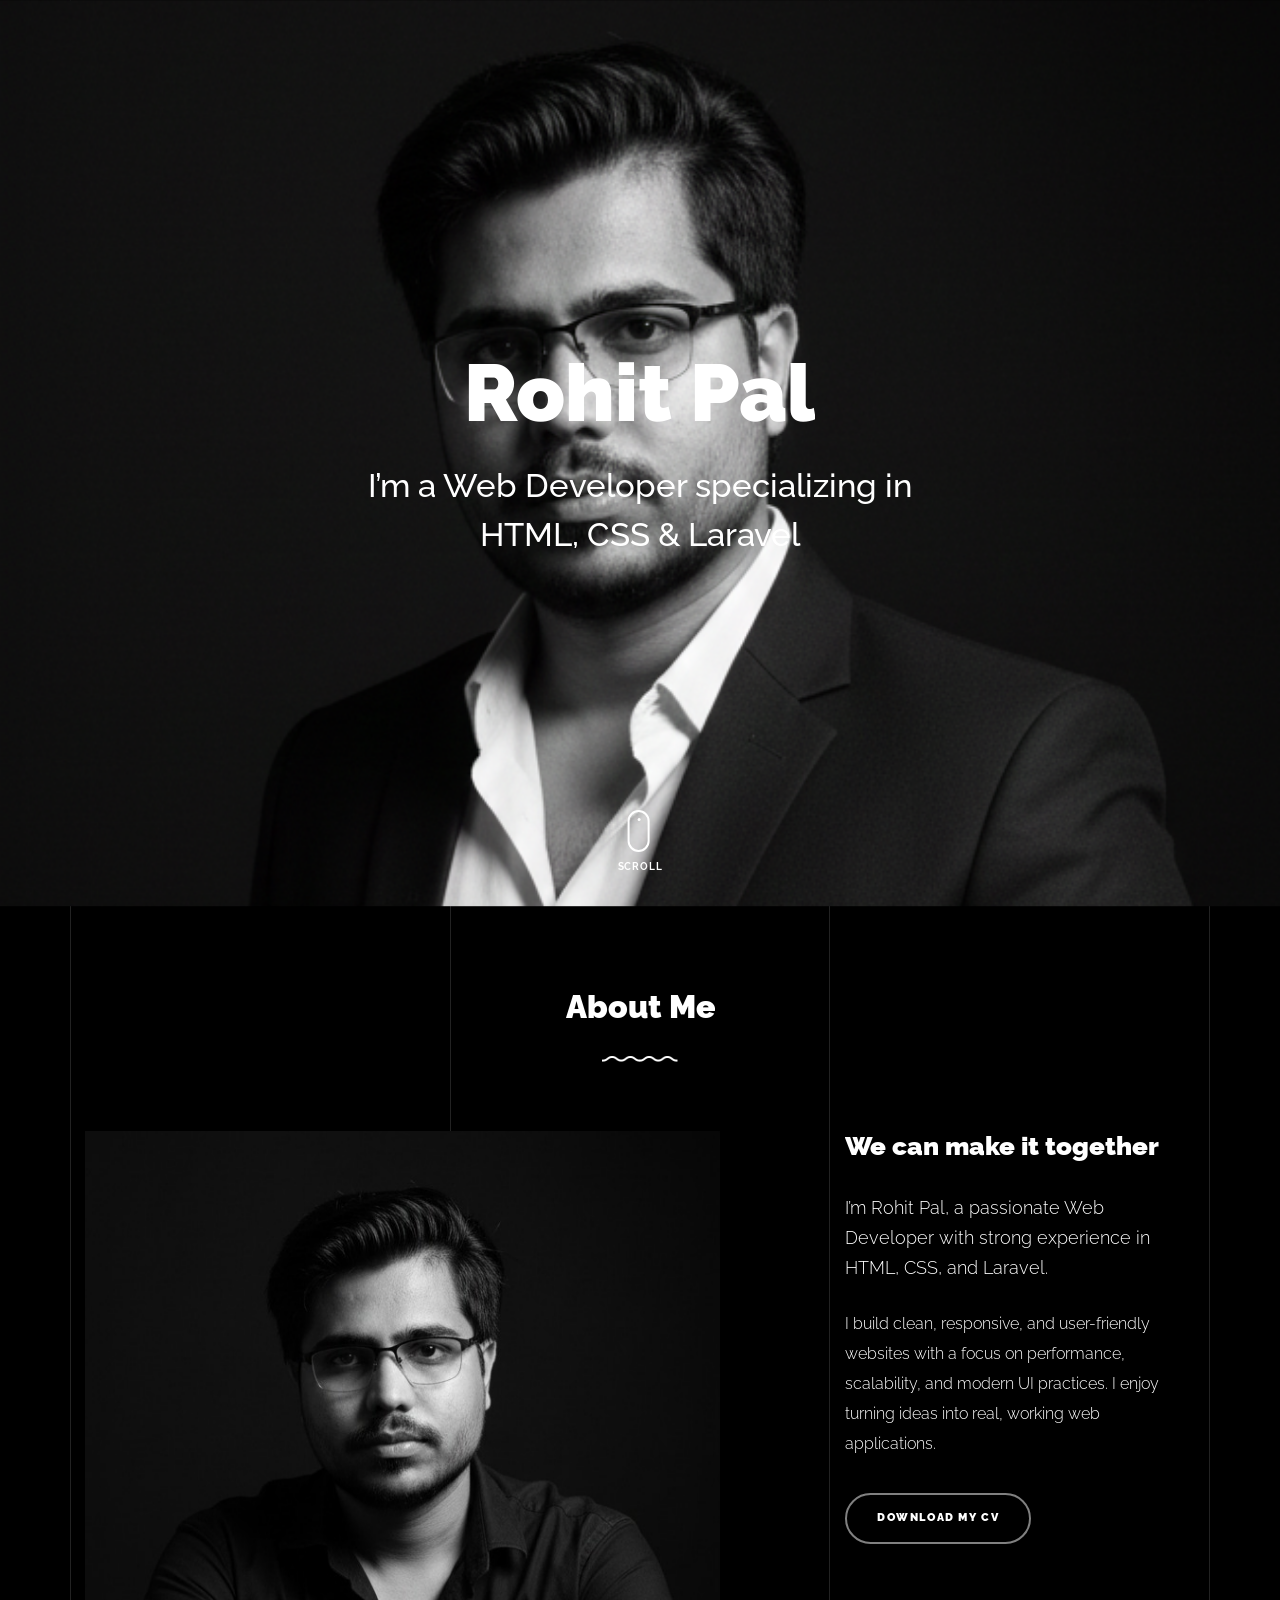
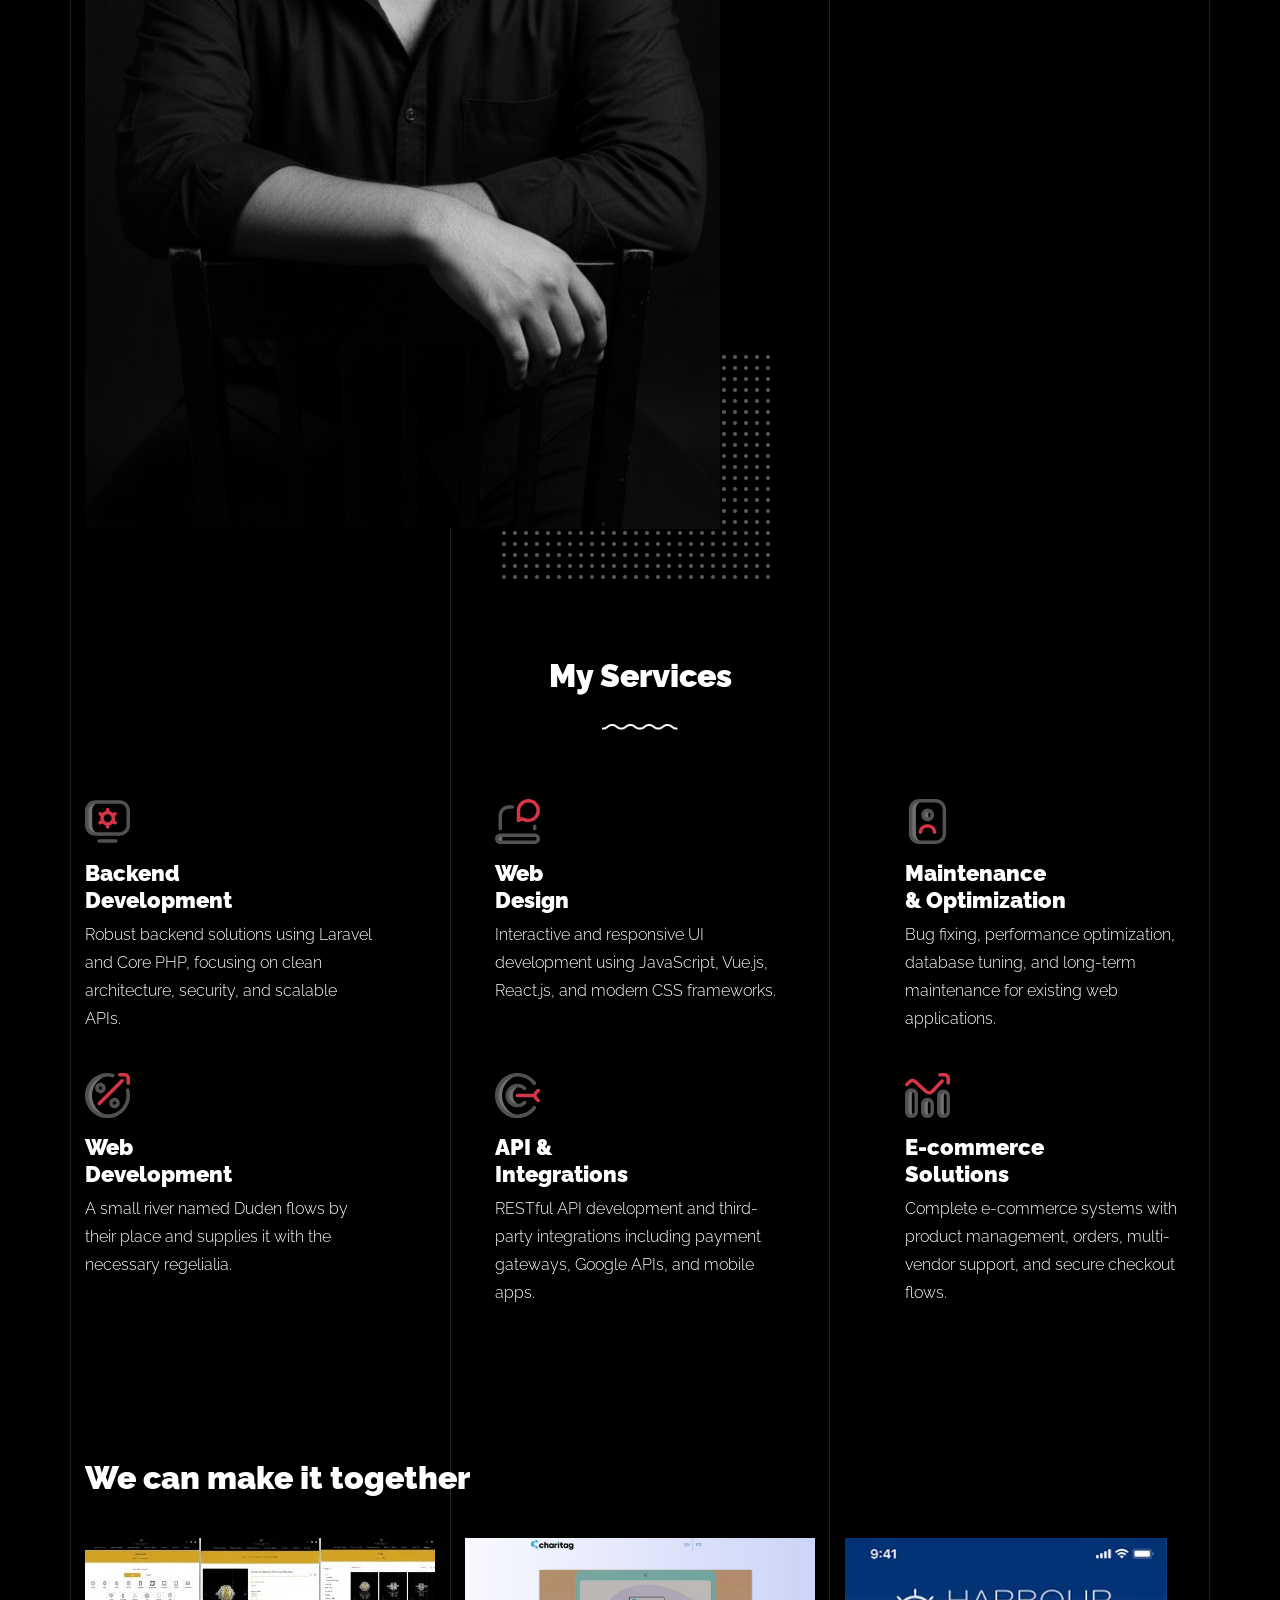
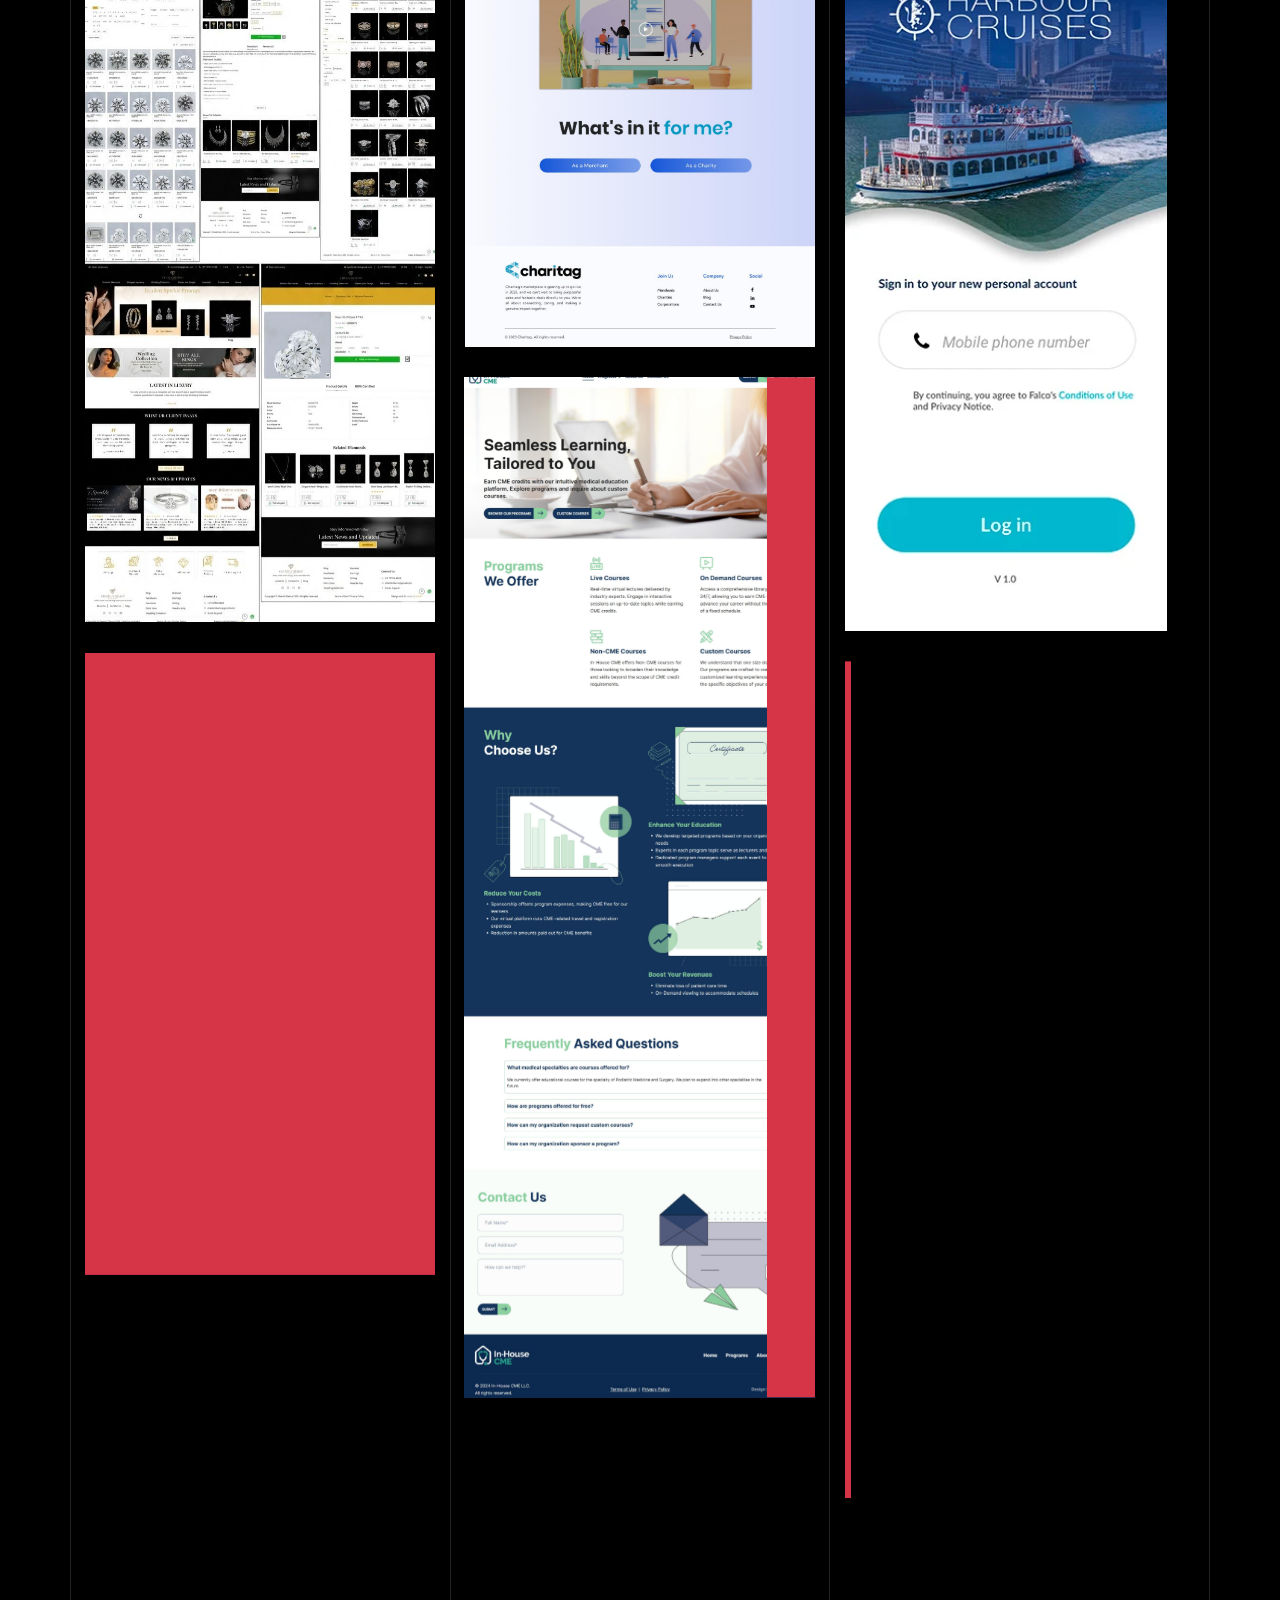
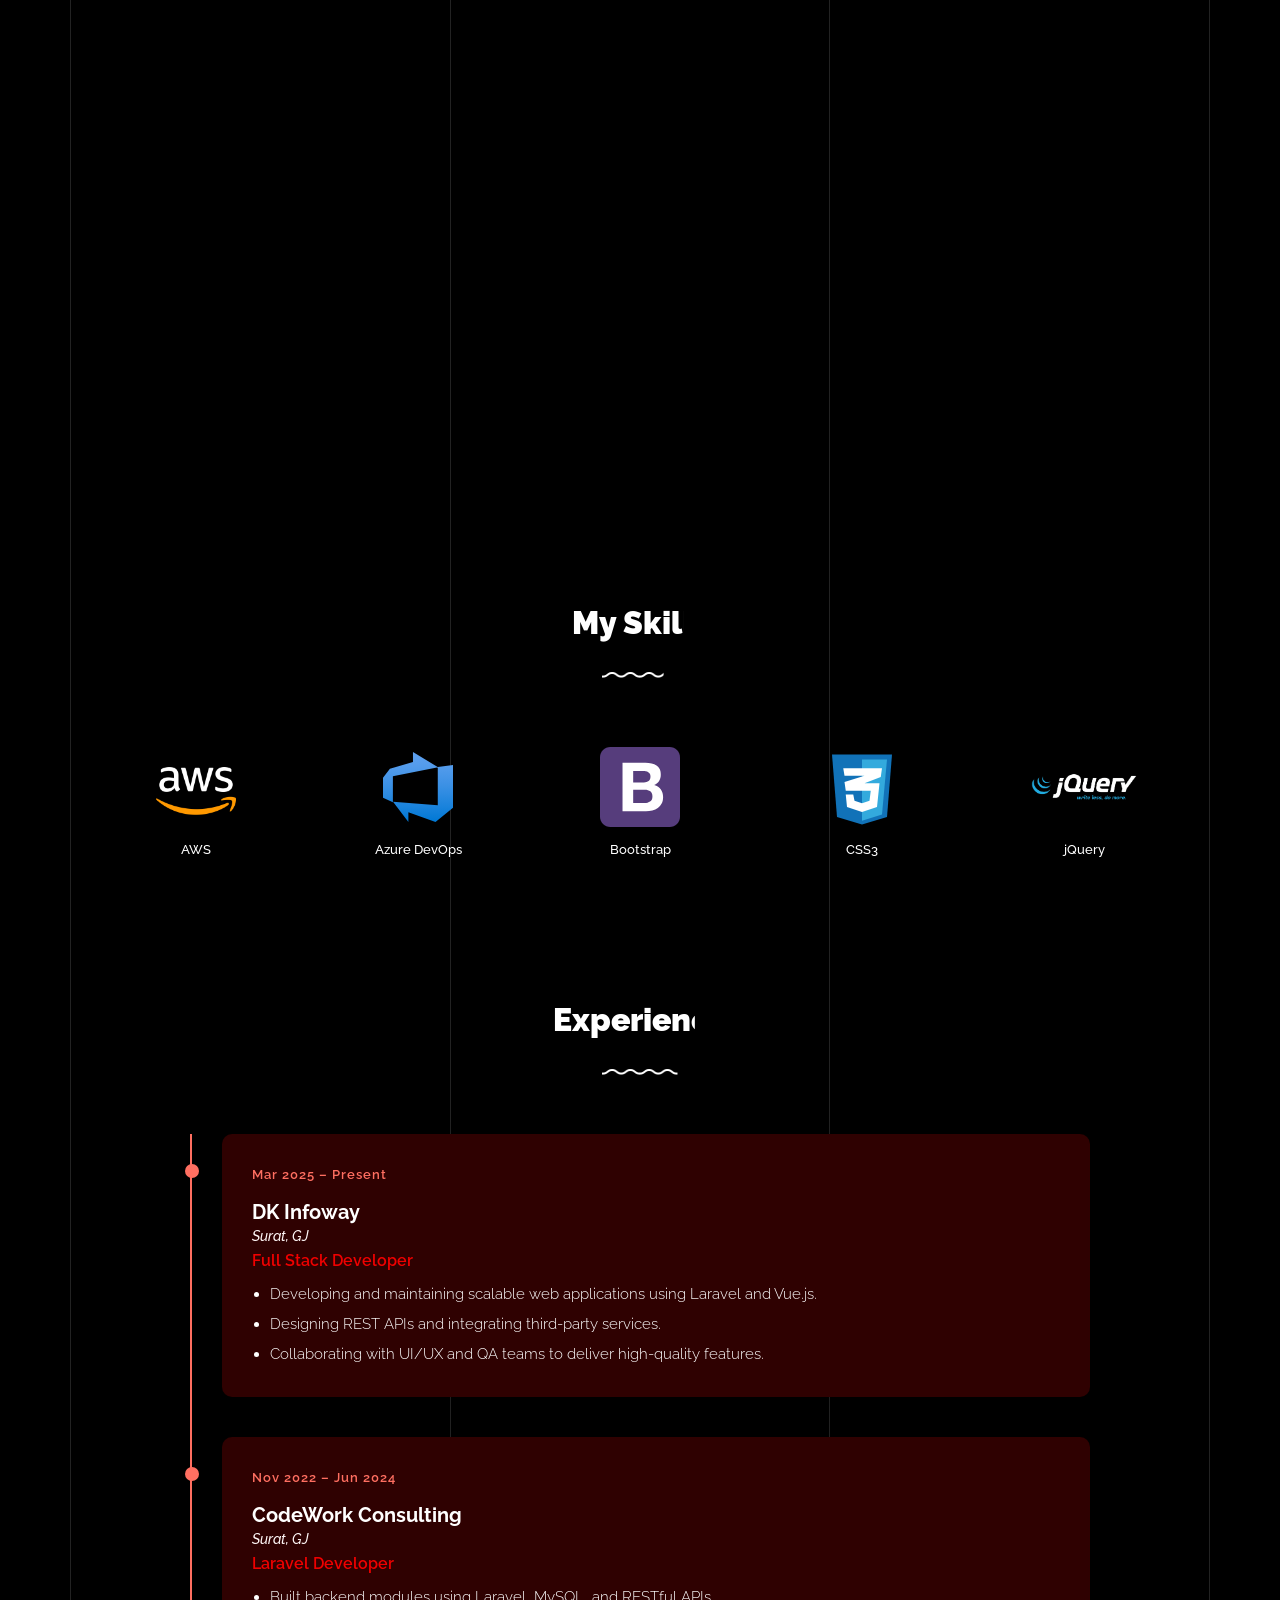
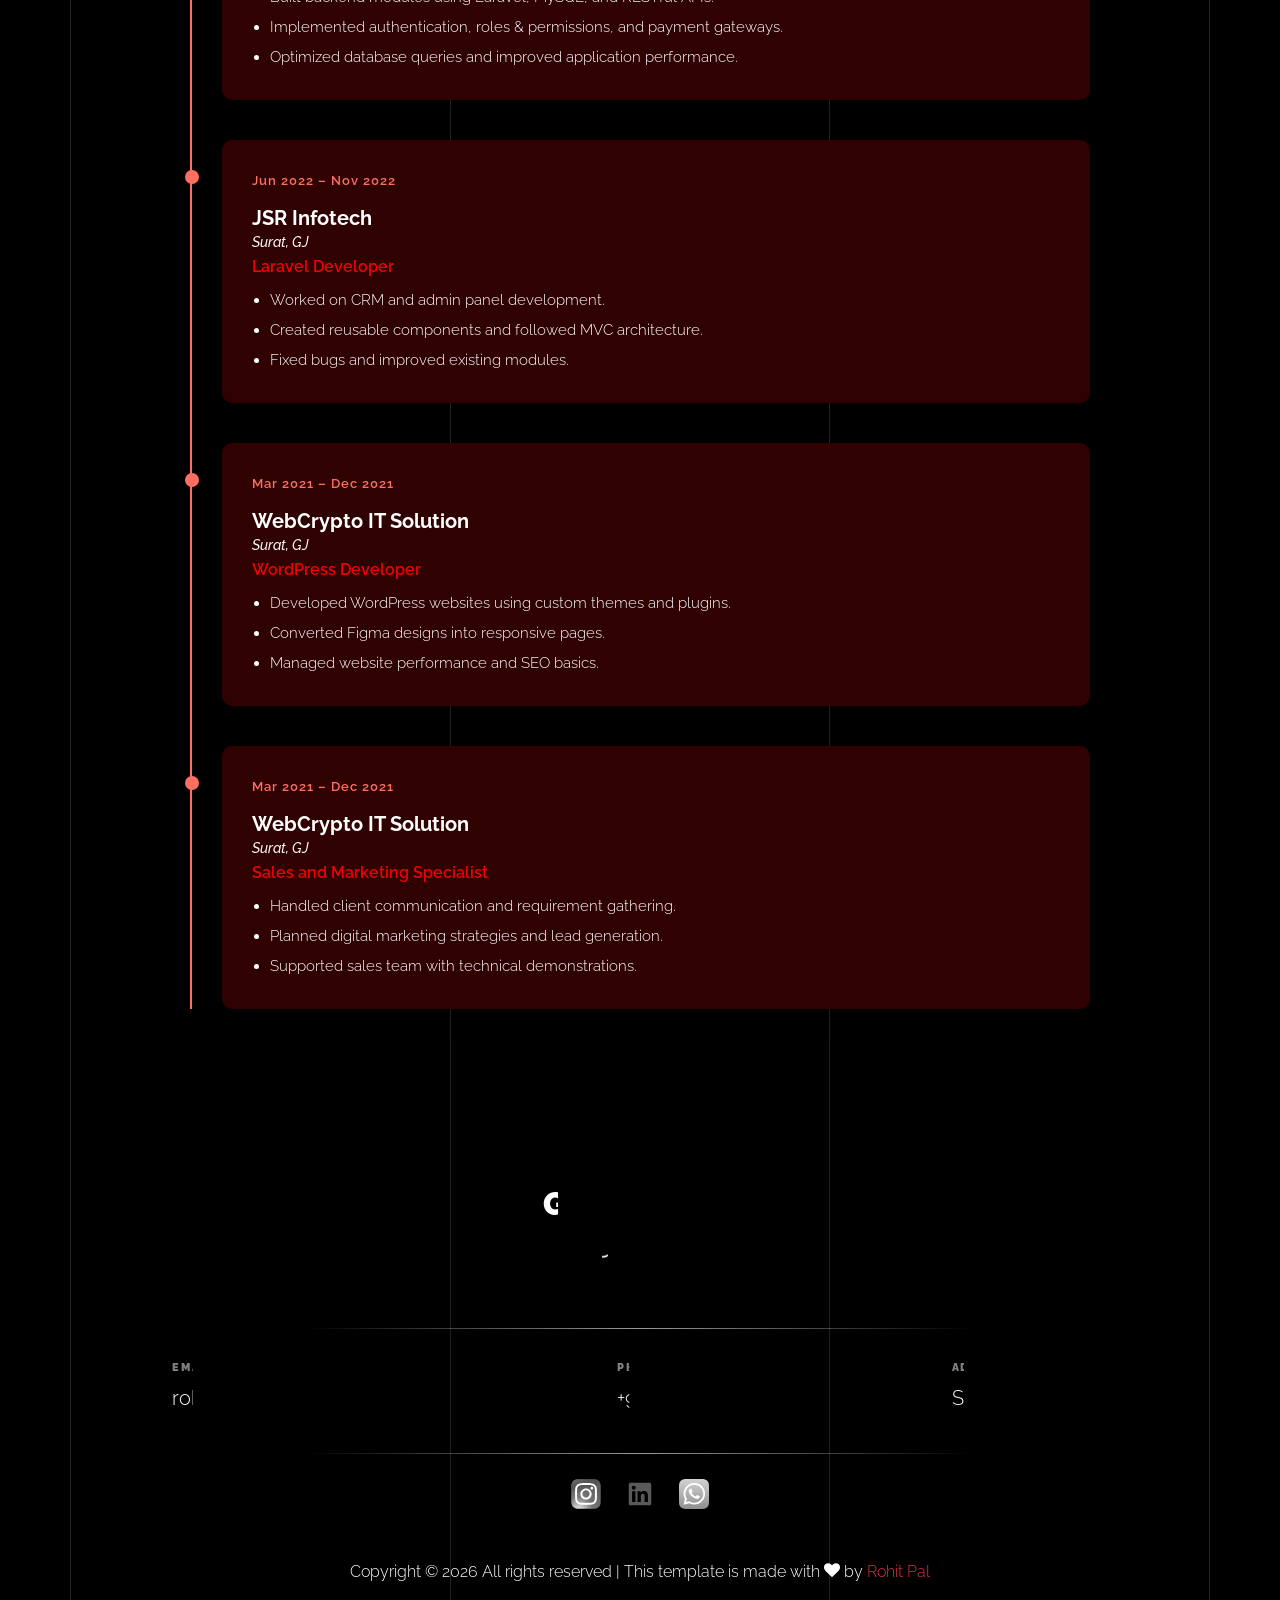
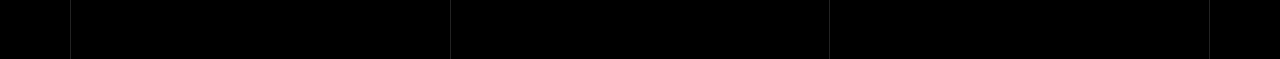
==== commit 4fda34cf: "Merge branch 'main' of https://github.com/Rp8866/Rp8866.github.io" ====
--- a/index.html
+++ b/index.html
@@ -2,6 +2,8 @@
 <html lang="en">
 
 <head>
+  <title>Rohit Pal | Laravel & Web Developer in Surat, India</title>
+
    <title>Rohit Pal | Laravel & Web Developer in Surat, India</title>
   <meta charset="utf-8">
   <meta name="viewport" content="width=device-width, initial-scale=1, shrink-to-fit=no">
@@ -34,10 +36,6 @@
   <link rel="stylesheet" href="css/vendor/animate.min.css">
   <link rel="stylesheet" href="css/vendor/aos.css">
   <link rel="stylesheet" href="css/vendor/bootstrap.min.css">
-  <link rel="stylesheet" href="css/vendor/jquery.fancybox.min.css">
-
-
-  <!-- Theme Style -->
   <link rel="stylesheet" href="css/style.css">
 
    <script type="application/ld+json">
@@ -130,7 +128,7 @@
           <div class="row mt-5 justify-content-between">
             <div class="col-lg-7 mb-5 mb-lg-0">
               <figure class="dotted-bg gsap-reveal-img ">
-                <img src="images/about_me_pic2.jpg" alt="Image" class="img-fluid">
+                <img src="images/about_me_pic2.jpg" class="img-fluid"  alt="Photo of Rohit Pal – Web & Laravel Developer" loading="lazy">
               </figure>
             </div>
             <div class="col-lg-4 pr-lg-5">
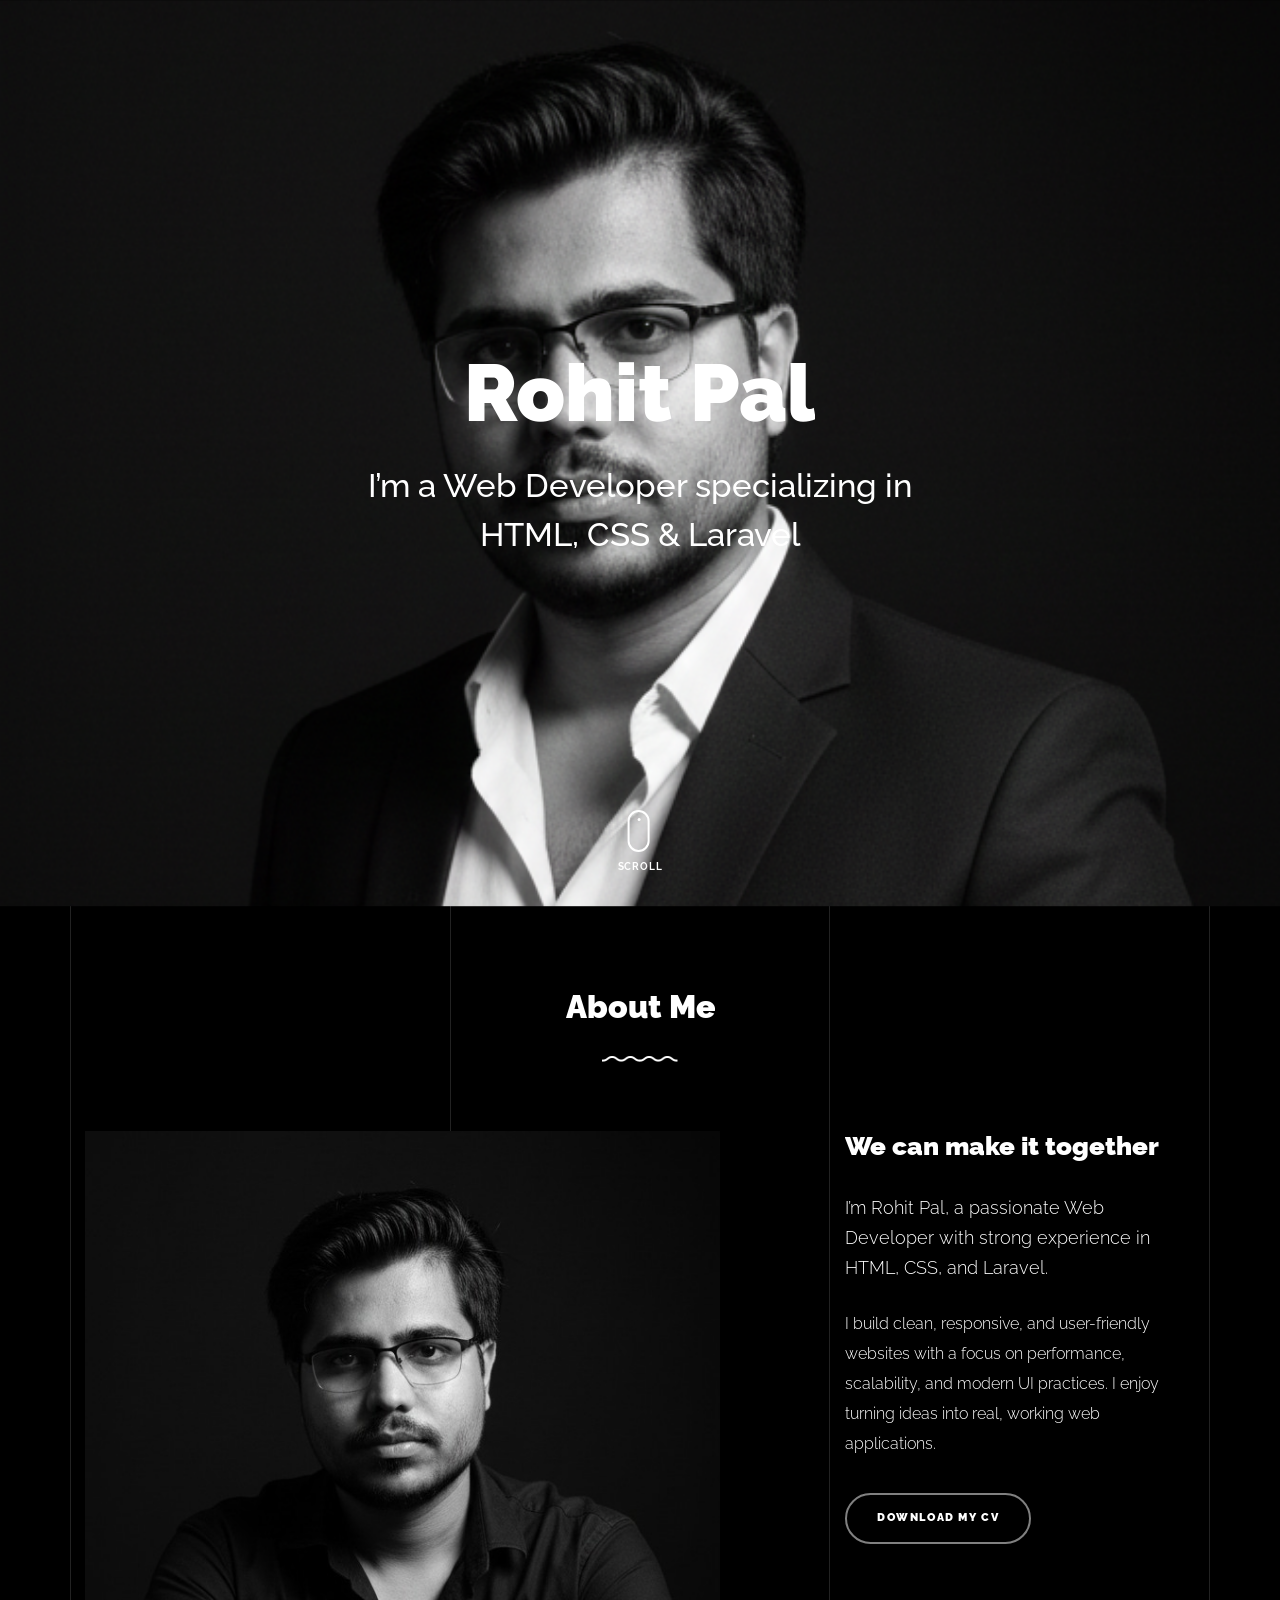
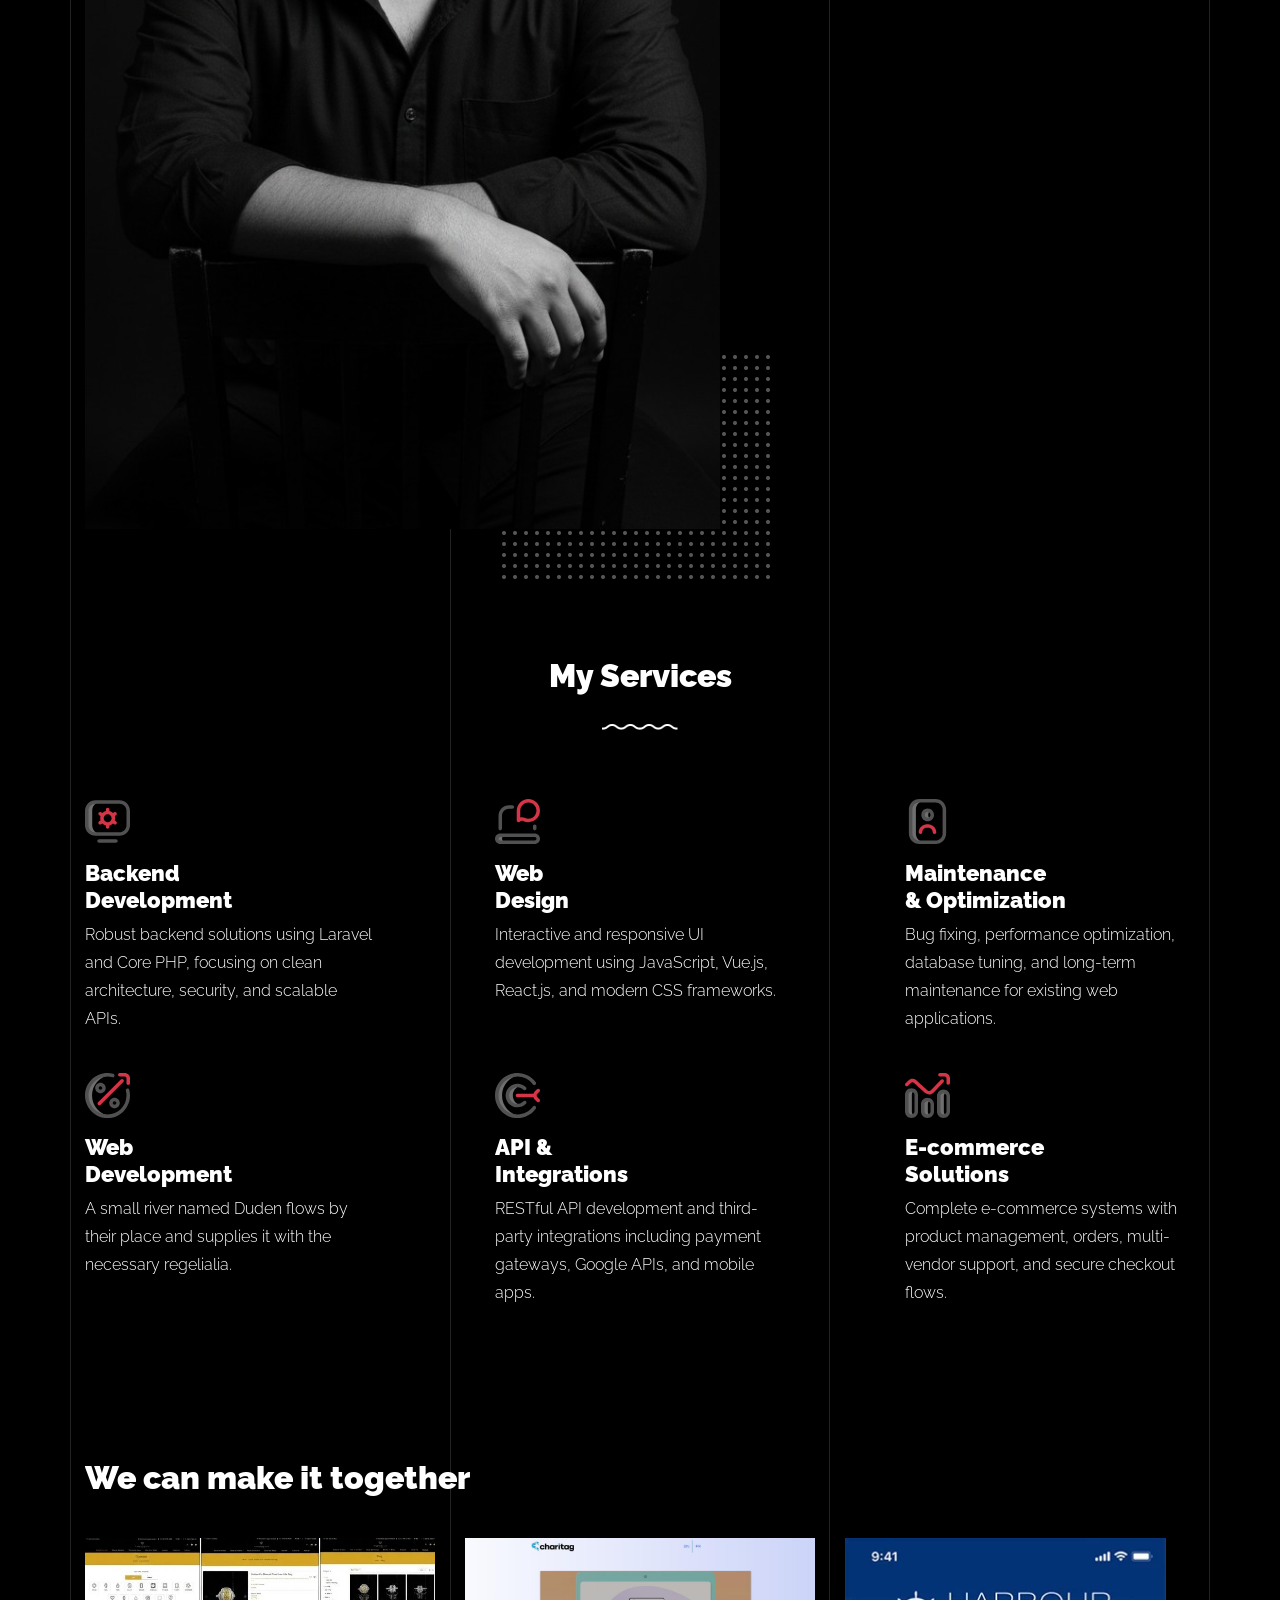
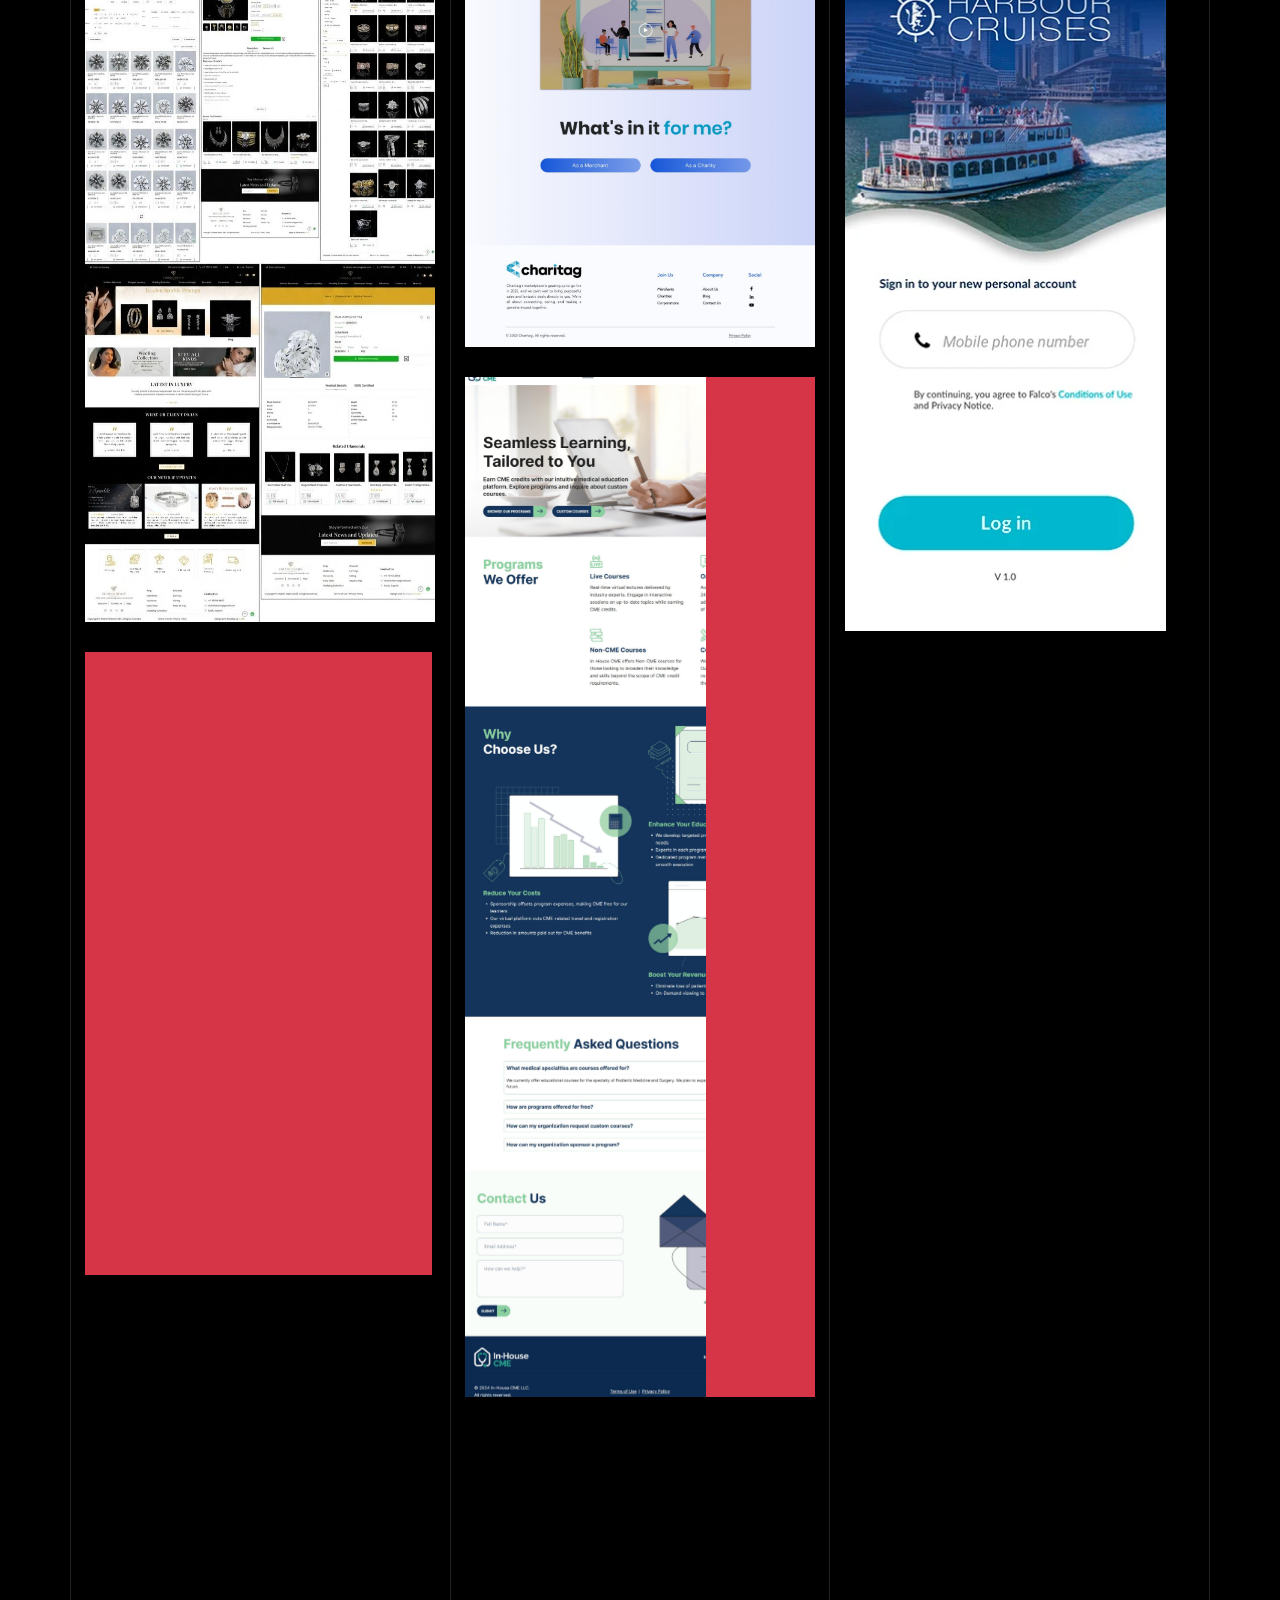
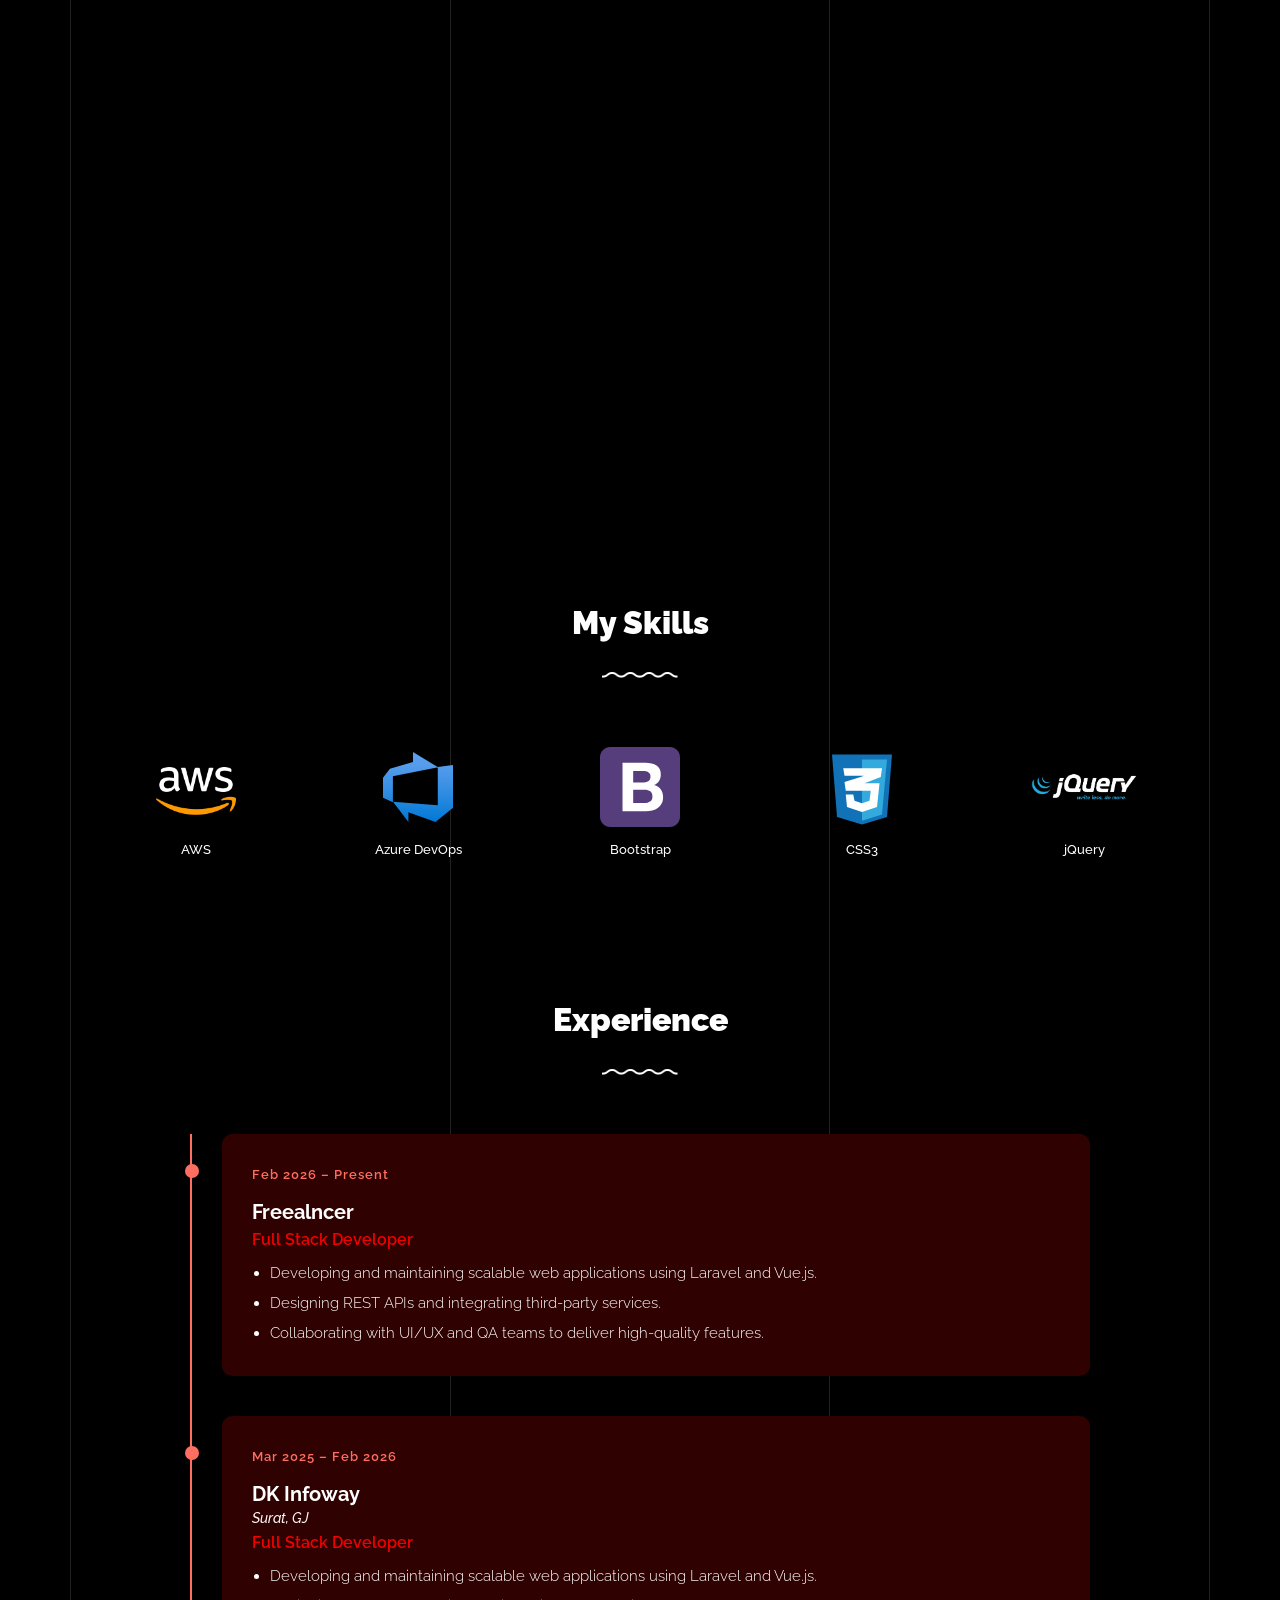
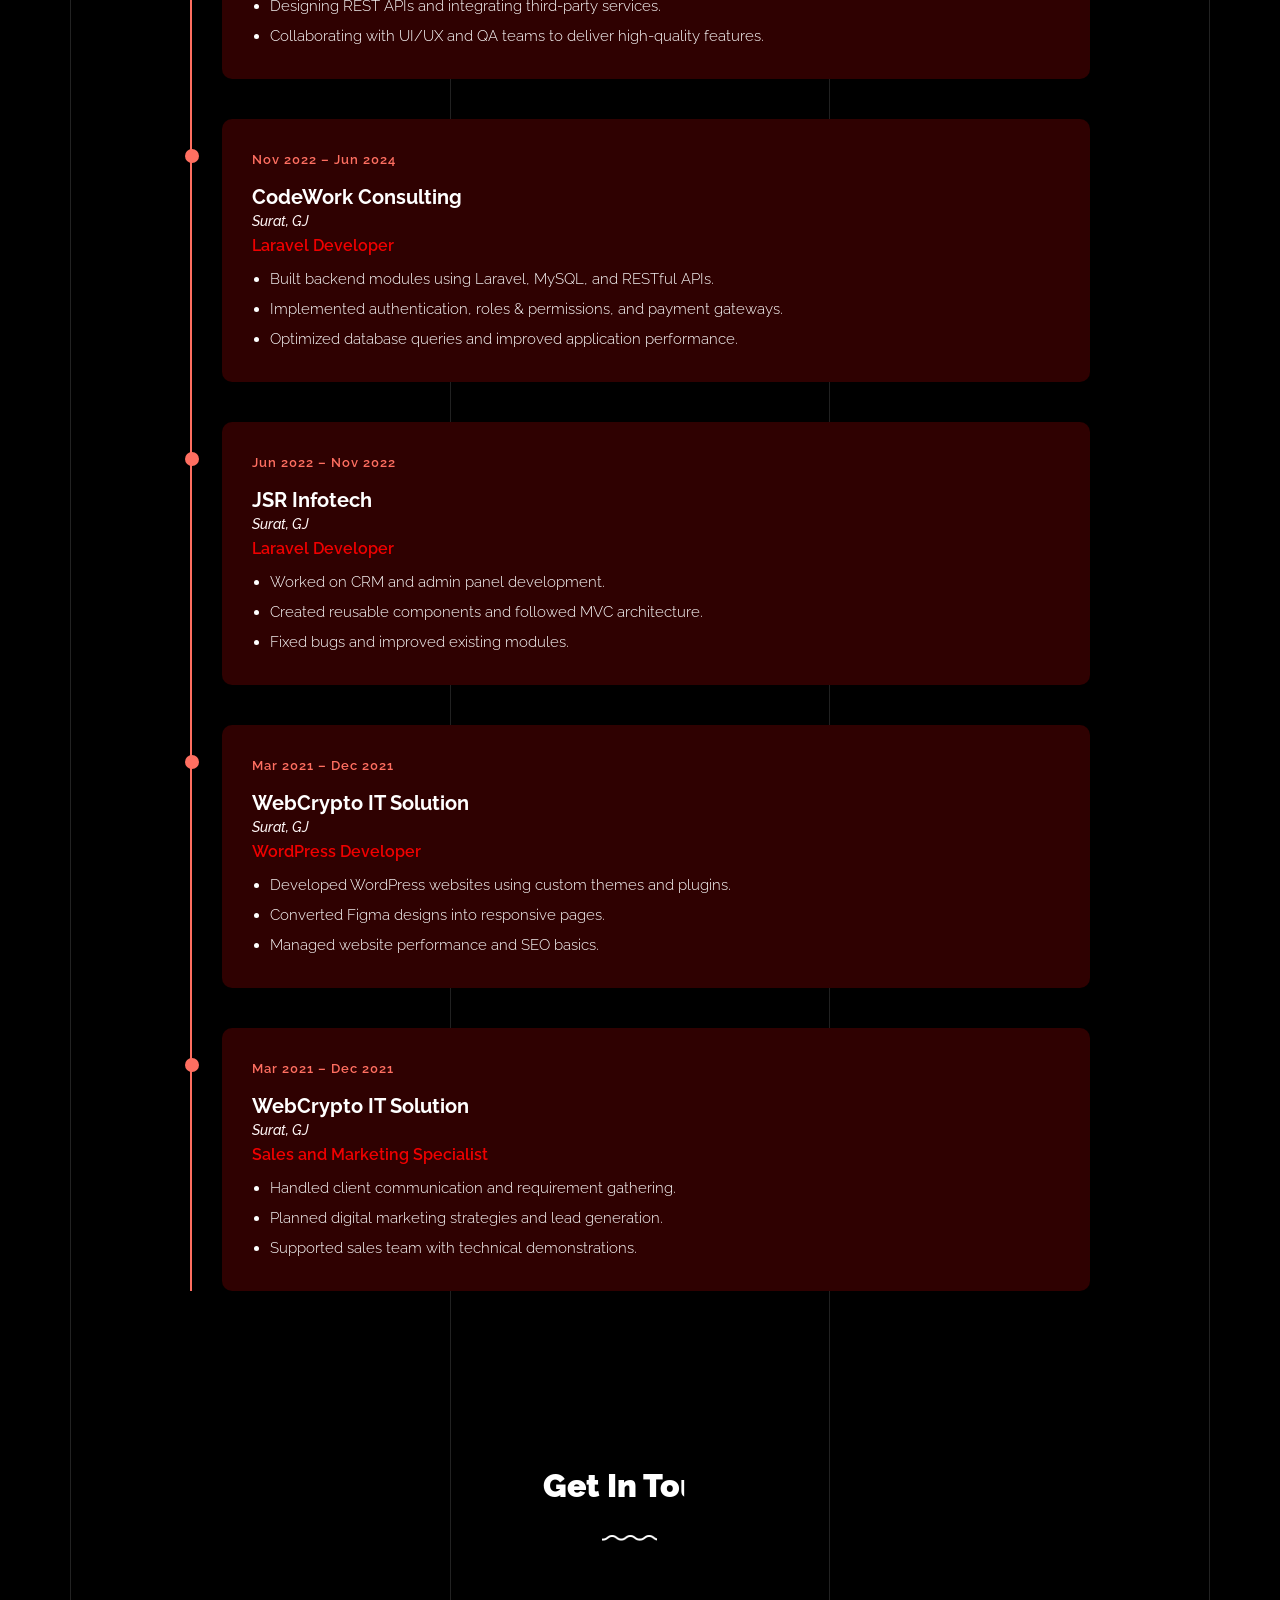
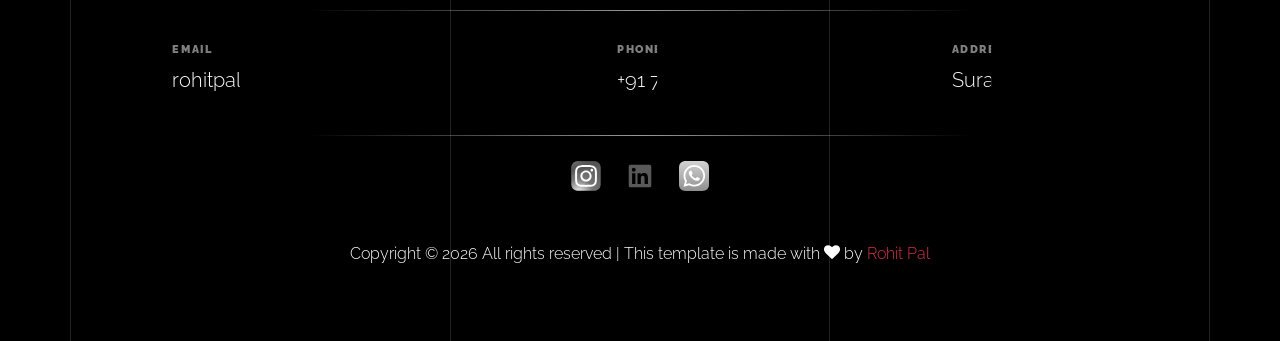
==== commit d9e695c8: "Update Resume" ====
--- a/index.html
+++ b/index.html
@@ -2,34 +2,35 @@
 <html lang="en">
 
 <head>
-  <title>Rohit Pal | Laravel & Web Developer in Surat, India</title>
-
-   <title>Rohit Pal | Laravel & Web Developer in Surat, India</title>
   <meta charset="utf-8">
   <meta name="viewport" content="width=device-width, initial-scale=1, shrink-to-fit=no">
 
-   <!-- Primary SEO -->
-  <meta name="description" content="Rohit Pal – Web Developer specializing in Laravel, HTML, CSS, PHP, and scalable web solutions. Based in Surat, India.">
-  <meta name="keywords" content="Rohit Pal, Laravel Developer, Web Developer, PHP, HTML, CSS, MySQL, Portfolio">
+  <title>Rohit Pal | Senior Laravel Developer & Full-Stack Engineer in Surat</title>
+  <meta name="description"
+    content="Rohit Pal is a professional Web Developer in Surat, specializing in Laravel, Vue.js, and Node.js. Founder of VectroPal Technologies. Building scalable, high-performance web applications.">
+  <meta name="keywords"
+    content="Rohit Pal, Laravel Developer Surat, Web Developer Surat, Full Stack Developer, PHP Developer, VectroPal Technologies, CineYard, PanApp">
+  <meta name="author" content="Rohit Pal">
   <meta name="robots" content="index, follow">
+  <meta name="google-site-verification" content="v9ZMew-O78kBWiGp4dui39aCw30hqHJMmn4X3x0TPx4" />
+  <link rel="icon" type="image/png" href="https://ui-avatars.com/api/?background=00a76f&color=fff&name=RP">
+
   <link rel="canonical" href="https://rp8866.github.io/">
-  <meta name="google-site-verification" content="v9ZMew-O78kBWiGp4dui39aCw30hqHJMmn4X3x0TPx4" />
-
-  <!-- Canonical -->
-  <link rel="canonical" href="https://rp8866.github.io/">
-
-  <!-- Open Graph for social previews -->
-  <meta property="og:title" content="Rohit Pal | Web & Laravel Developer">
-  <meta property="og:description" content="Explore the portfolio of Rohit Pal — a skilled Web Developer from Surat, India, specializing in Laravel, PHP, and responsive web design.">
+
+  <meta property="og:title" content="Rohit Pal | Expert Laravel & Web Developer">
+  <meta property="og:description"
+    content="Building advanced web solutions with Laravel, Vue.js, and Node.js. Explore my portfolio and latest projects.">
   <meta property="og:image" content="https://rp8866.github.io/images/hero.png">
   <meta property="og:url" content="https://rp8866.github.io/">
   <meta property="og:type" content="website">
 
-<!-- Twitter Card -->
-<meta name="twitter:card" content="summary_large_image">
-<meta name="twitter:title" content="Rohit Pal | Web & Laravel Developer">
-<meta name="twitter:description" content="Explore the portfolio of Rohit Pal — Web Developer from Surat, India.">
-<meta name="twitter:image" content="https://rp8866.github.io/images/hero.png">
+  <meta name="twitter:card" content="summary_large_image">
+  <meta name="twitter:title" content="Rohit Pal | Web & Laravel Developer">
+  <meta name="twitter:description" content="Explore the portfolio of Rohit Pal — Web Developer from Surat, India.">
+  <meta name="twitter:image" content="https://rp8866.github.io/images/hero.png">
+
+  <link rel="preconnect" href="https://fonts.googleapis.com">
+  <link rel="preconnect" href="https://fonts.gstatic.com" crossorigin>
 
   <link rel="stylesheet" href="css/vendor/icomoon/style.css">
   <link rel="stylesheet" href="css/vendor/owl.carousel.min.css">
@@ -38,25 +39,38 @@
   <link rel="stylesheet" href="css/vendor/bootstrap.min.css">
   <link rel="stylesheet" href="css/style.css">
 
-   <script type="application/ld+json">
-{
-  "@context": "https://schema.org",
-  "@type": "Person",
-  "name": "Rohit Pal",
-  "jobTitle": "Web & Laravel Developer",
-  "url": "https://rp8866.github.io/",
-  "image": "https://rp8866.github.io/images/about_me_pic2.jpg",
-  "email": "mailto:rohitpal88663175@gmail.com",
-  "telephone": "+91-7048865600",
-  "address": {
-    "@type": "PostalAddress",
-    "addressLocality": "Surat",
-    "addressRegion": "GJ",
-    "addressCountry": "IN"
+  
+
+  <script type="application/ld+json">
+  {
+    "@context": "https://schema.org",
+    "@type": "Person",
+    "name": "Rohit Pal",
+    "jobTitle": "Senior Web & Laravel Developer",
+    "url": "https://rp8866.github.io/",
+    "image": "https://rp8866.github.io/images/about_me_pic2.jpg",
+    "email": "mailto:rohitpal88663175@gmail.com",
+    "telephone": "+91-7048865600",
+    "worksFor": {
+      "@type": "Organization",
+      "name": "VectroPal Technologies"
+    },
+    "address": {
+      "@type": "PostalAddress",
+      "addressLocality": "Surat",
+      "addressRegion": "Gujarat",
+      "postalCode": "395004",
+      "addressCountry": "IN"
+    },
+    "sameAs": [
+      "https://www.linkedin.com/in/rohit-pal8866/",
+      "https://www.instagram.com/rohit_pal8866",
+      "https://github.com/rp8866"
+    ]
   }
-}
-</script>
+  </script>
 </head>
+
 
 <body data-spy="scroll" data-target=".site-nav-target" data-offset="200">
 
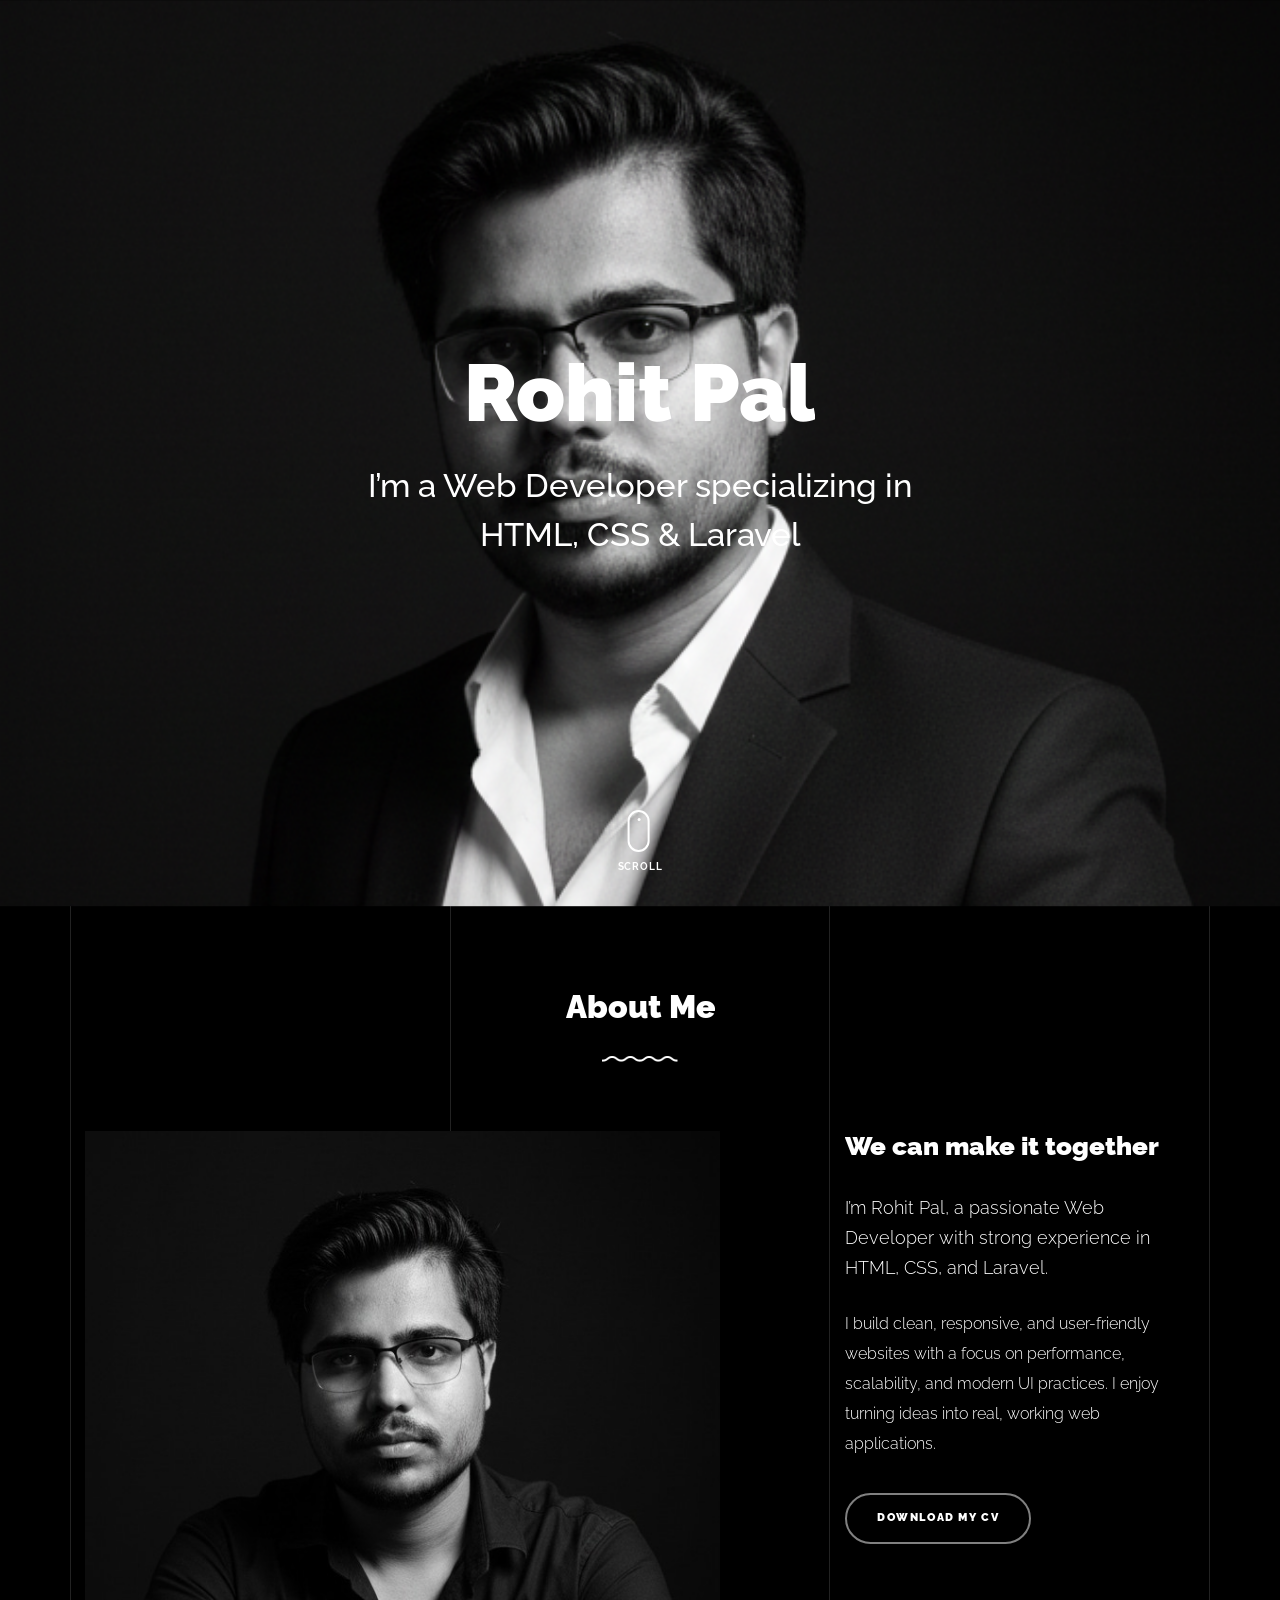
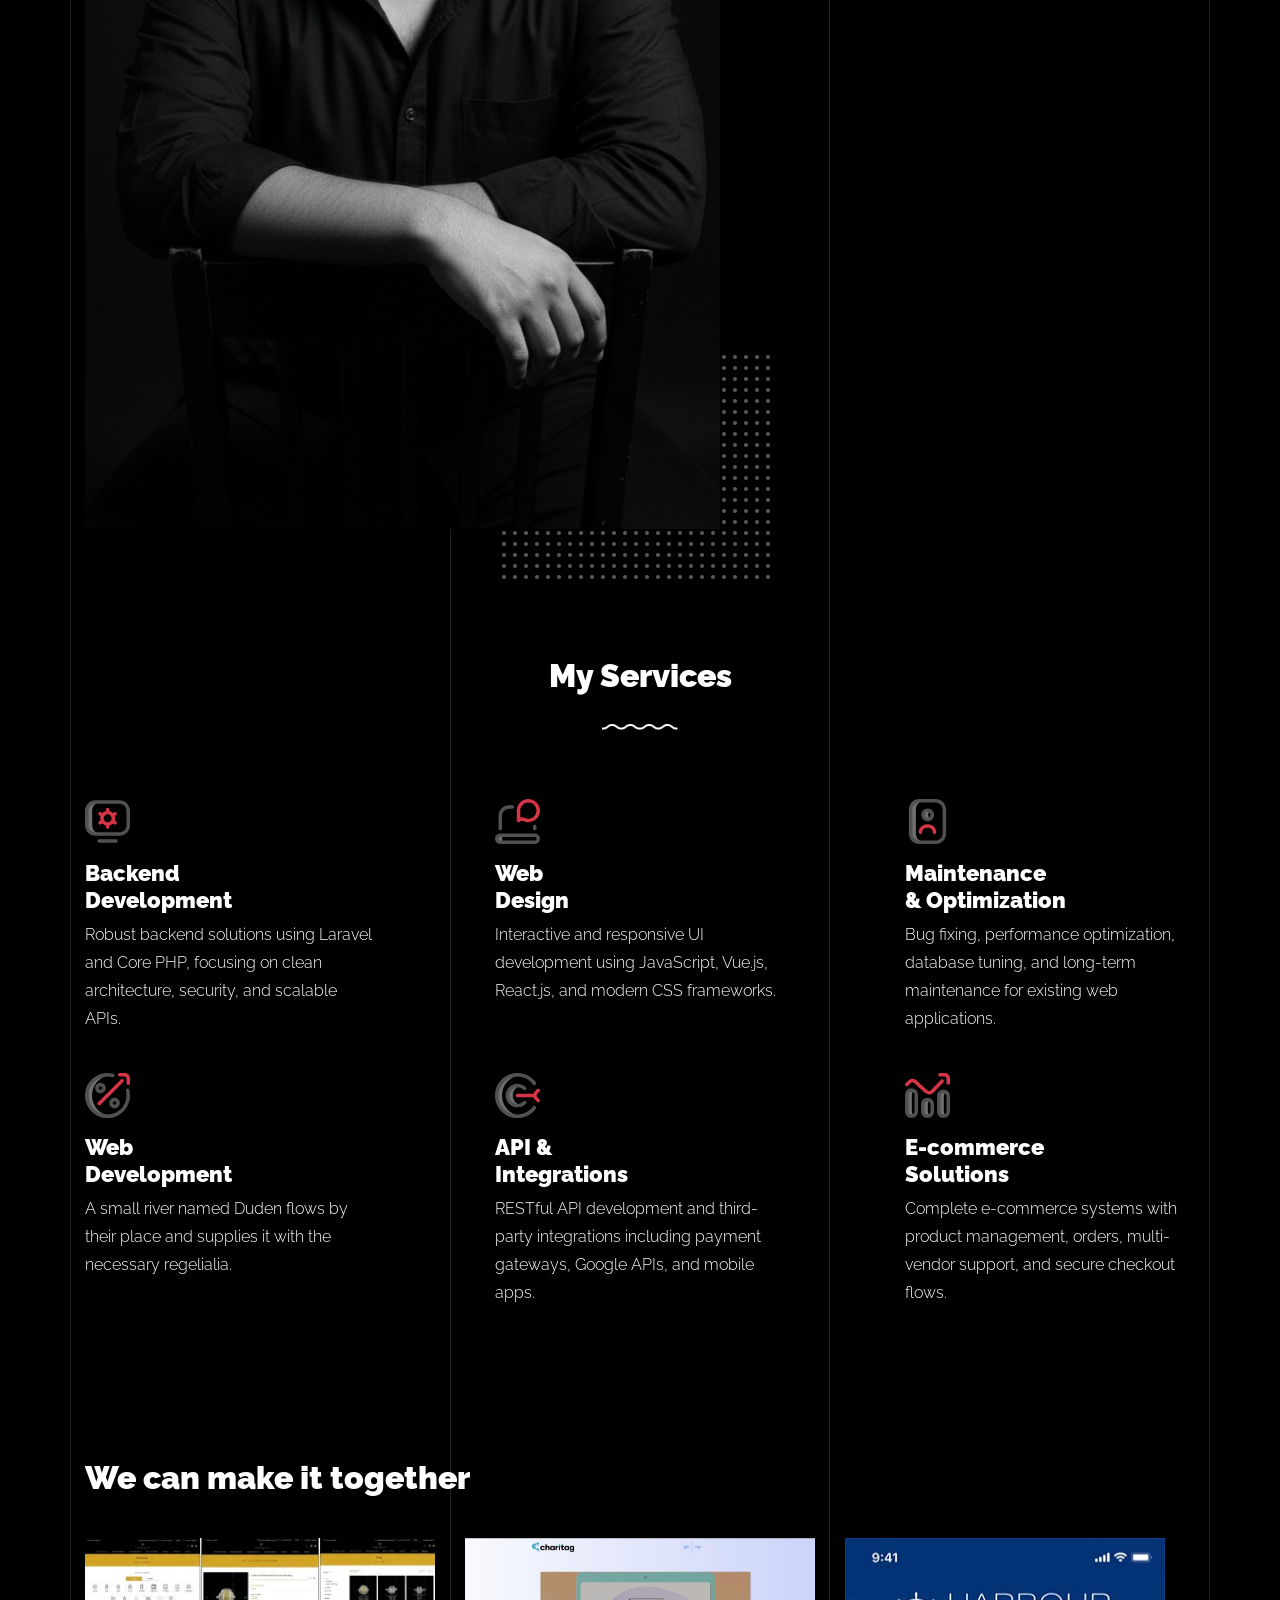
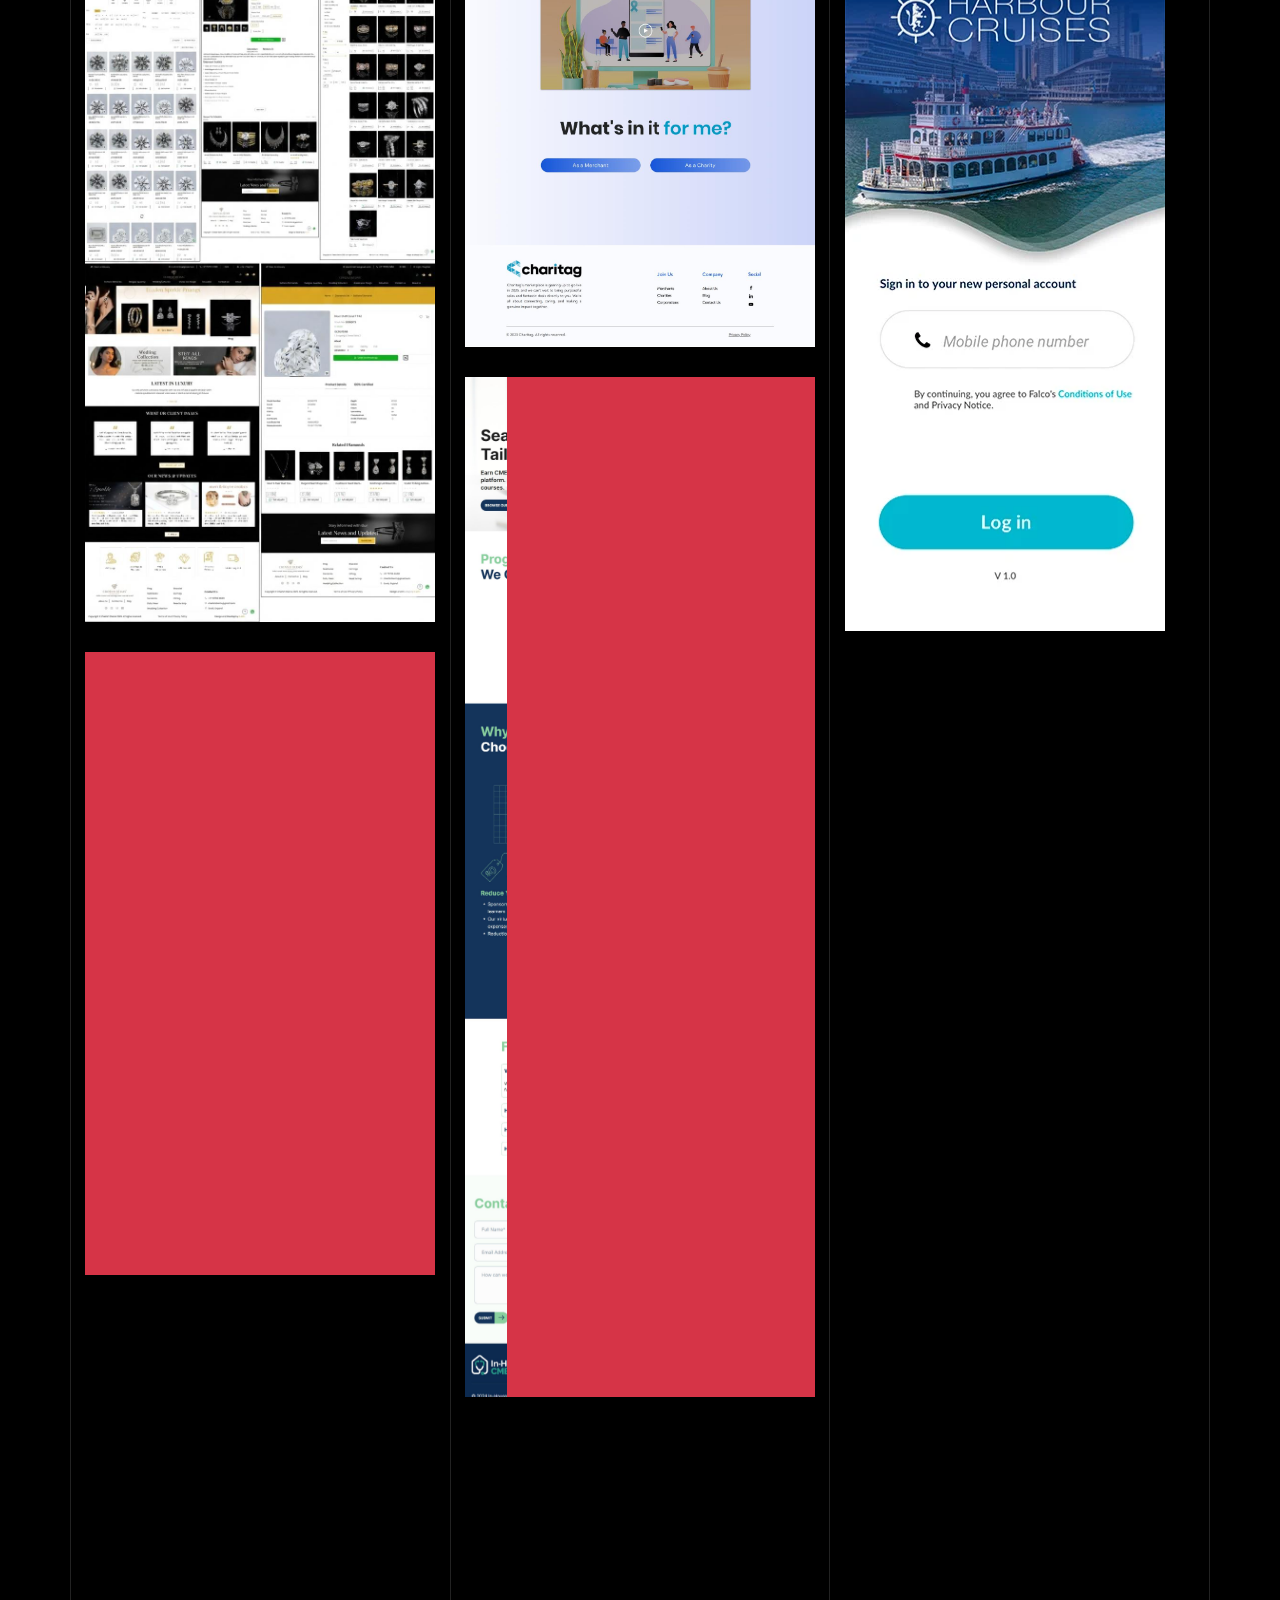
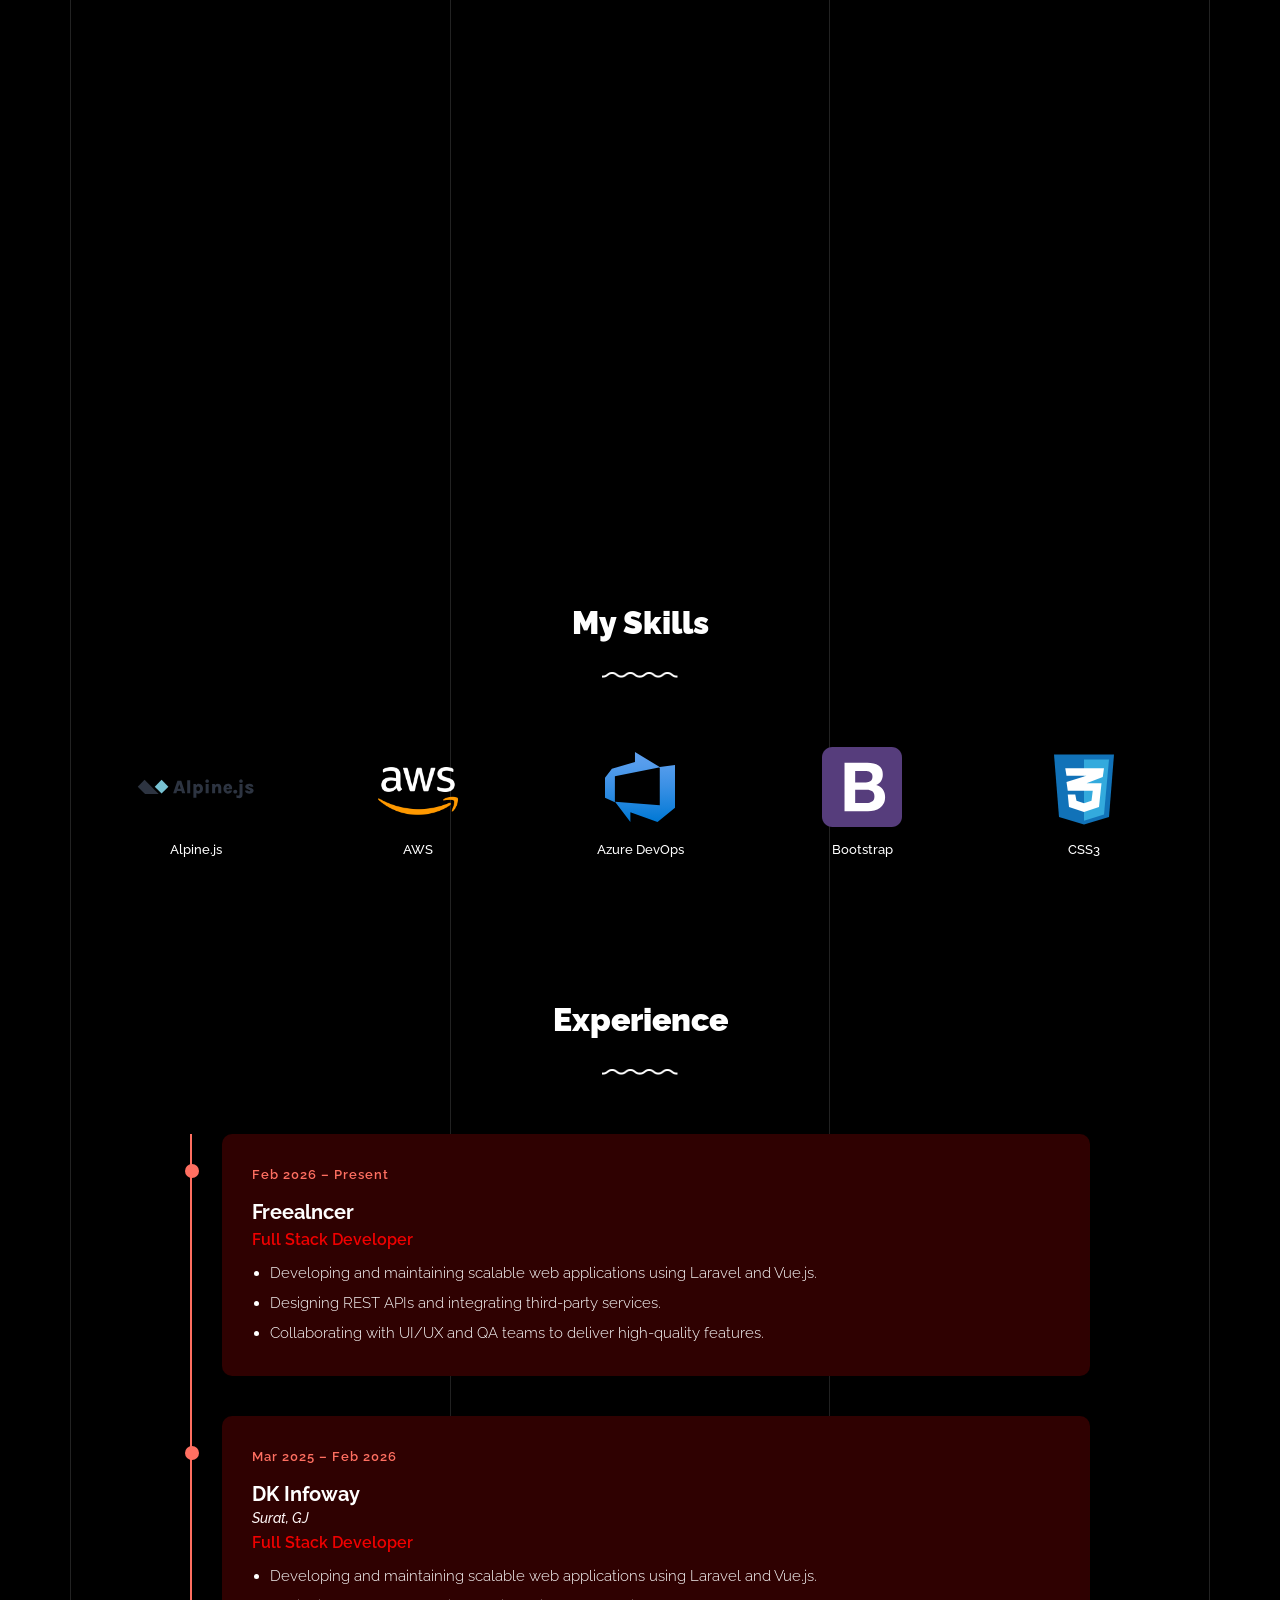
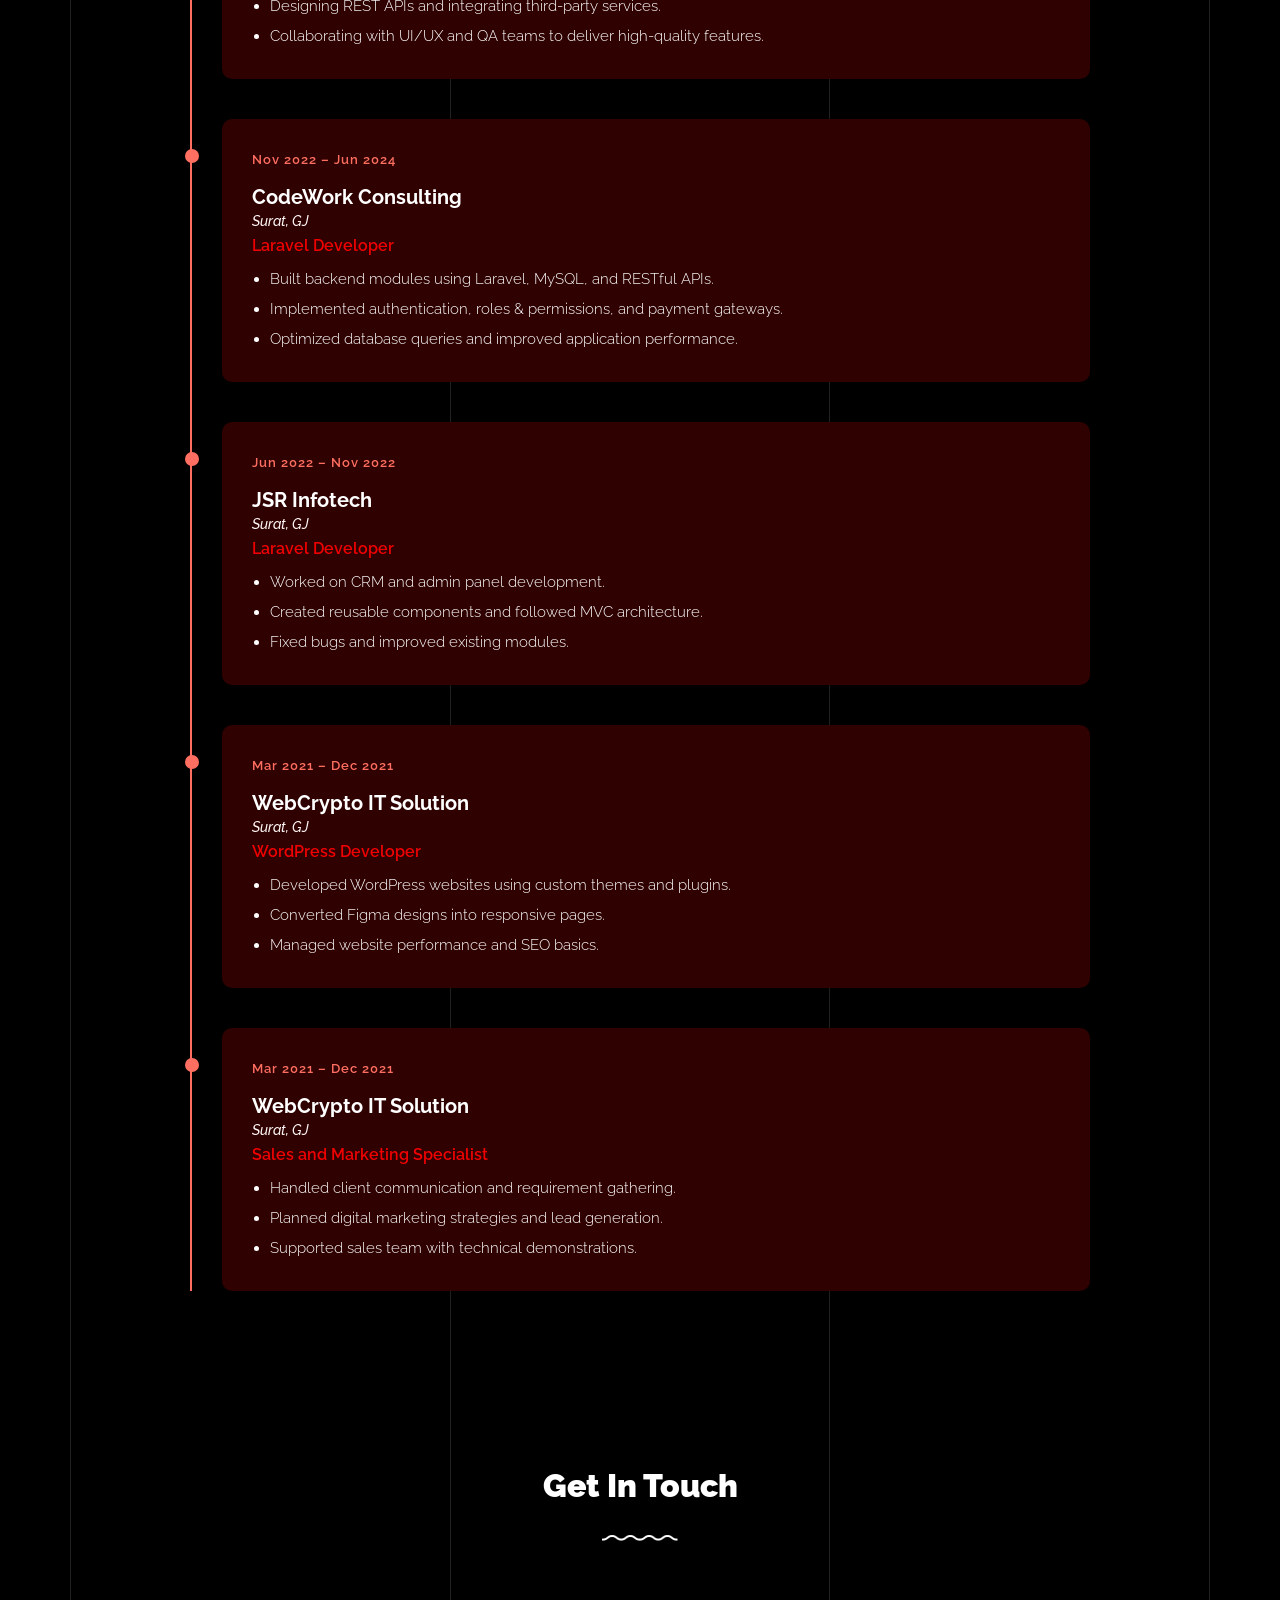
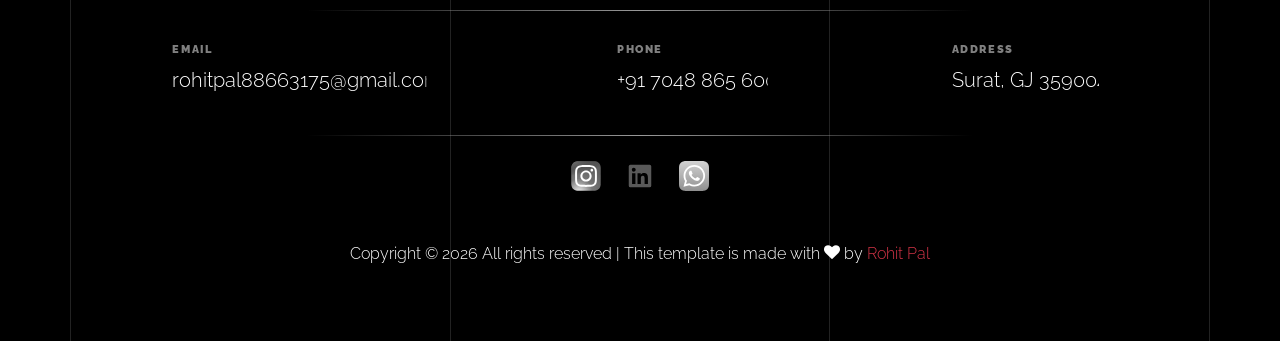
==== commit eecf89c0: "Fevicon UUpdate" ====
--- a/index.html
+++ b/index.html
@@ -13,7 +13,7 @@
   <meta name="author" content="Rohit Pal">
   <meta name="robots" content="index, follow">
   <meta name="google-site-verification" content="v9ZMew-O78kBWiGp4dui39aCw30hqHJMmn4X3x0TPx4" />
-  <link rel="icon" type="image/png" href="https://ui-avatars.com/api/?background=00a76f&color=fff&name=RP">
+  <link rel="icon" type="image/png" href="https://ui-avatars.com/api/?background=000000&color=ffffff&name=RP&size=512&bold=true">
 
   <link rel="canonical" href="https://rp8866.github.io/">
 
